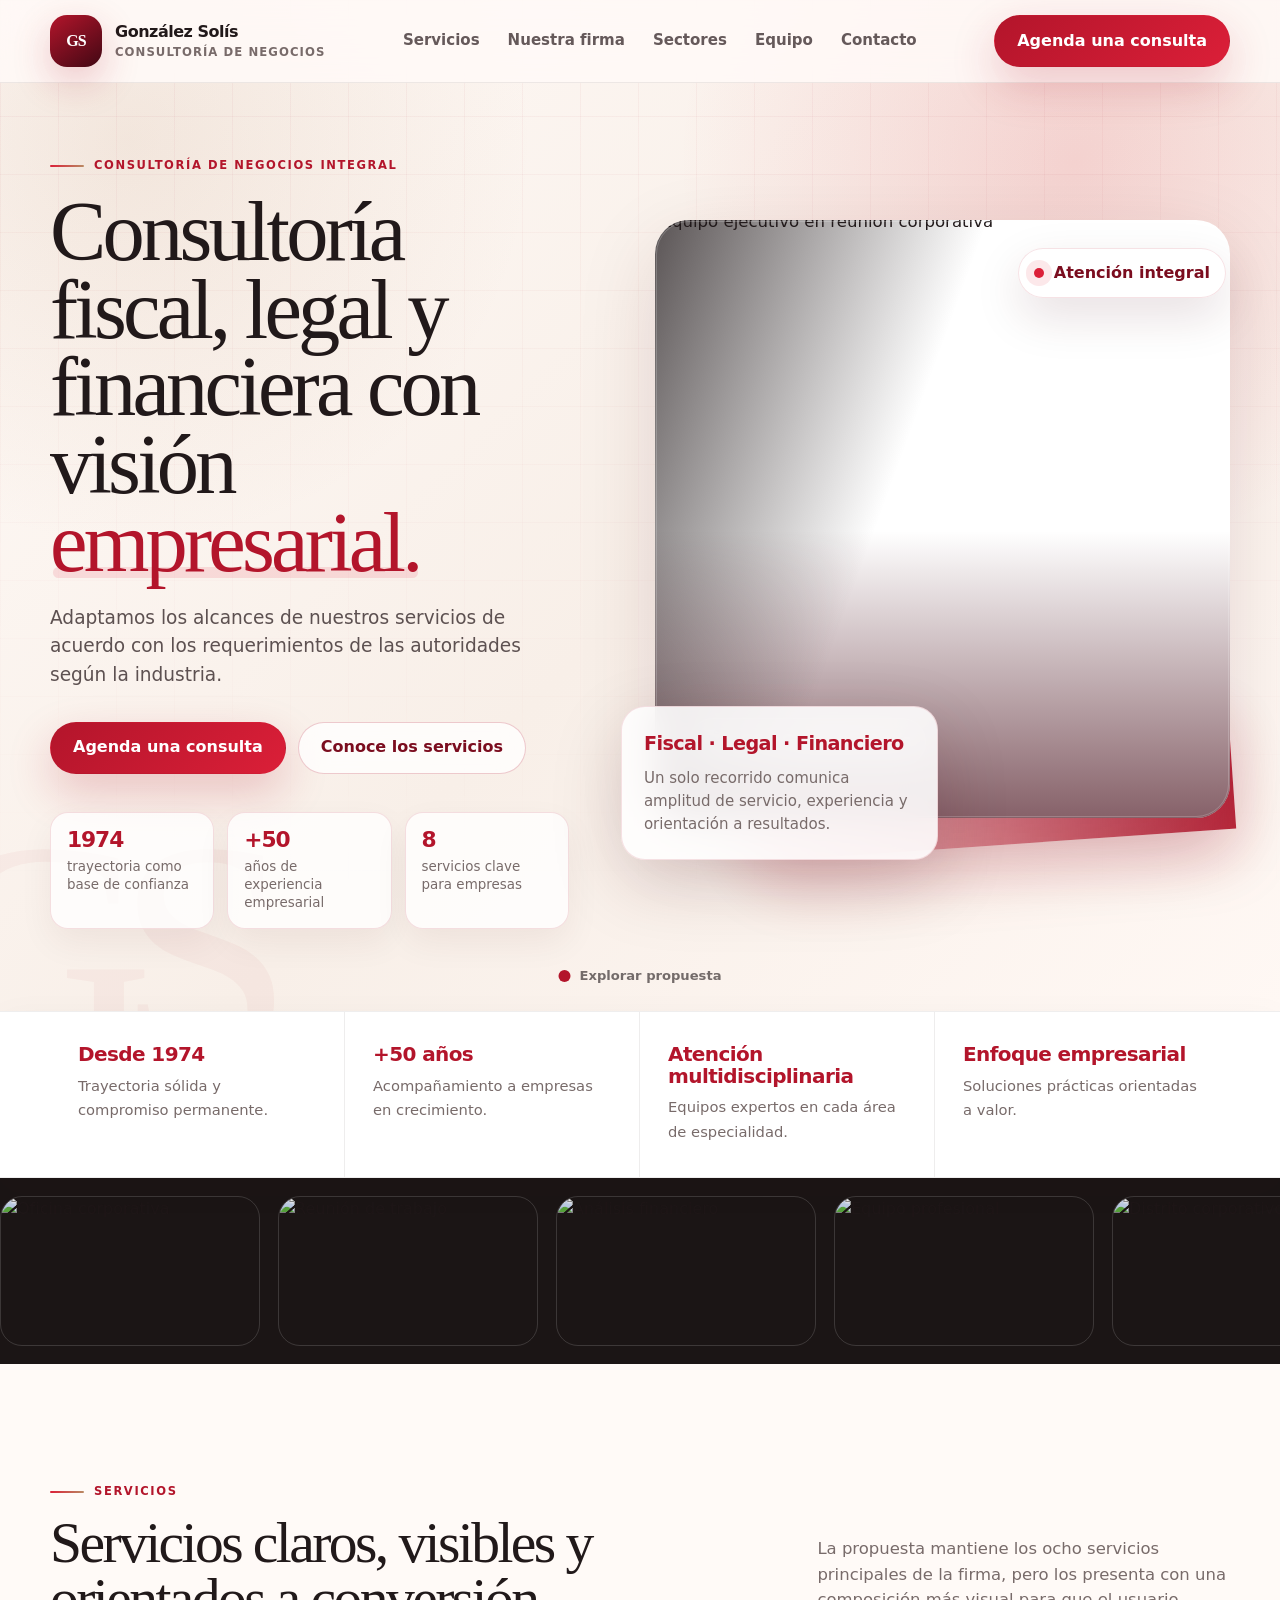
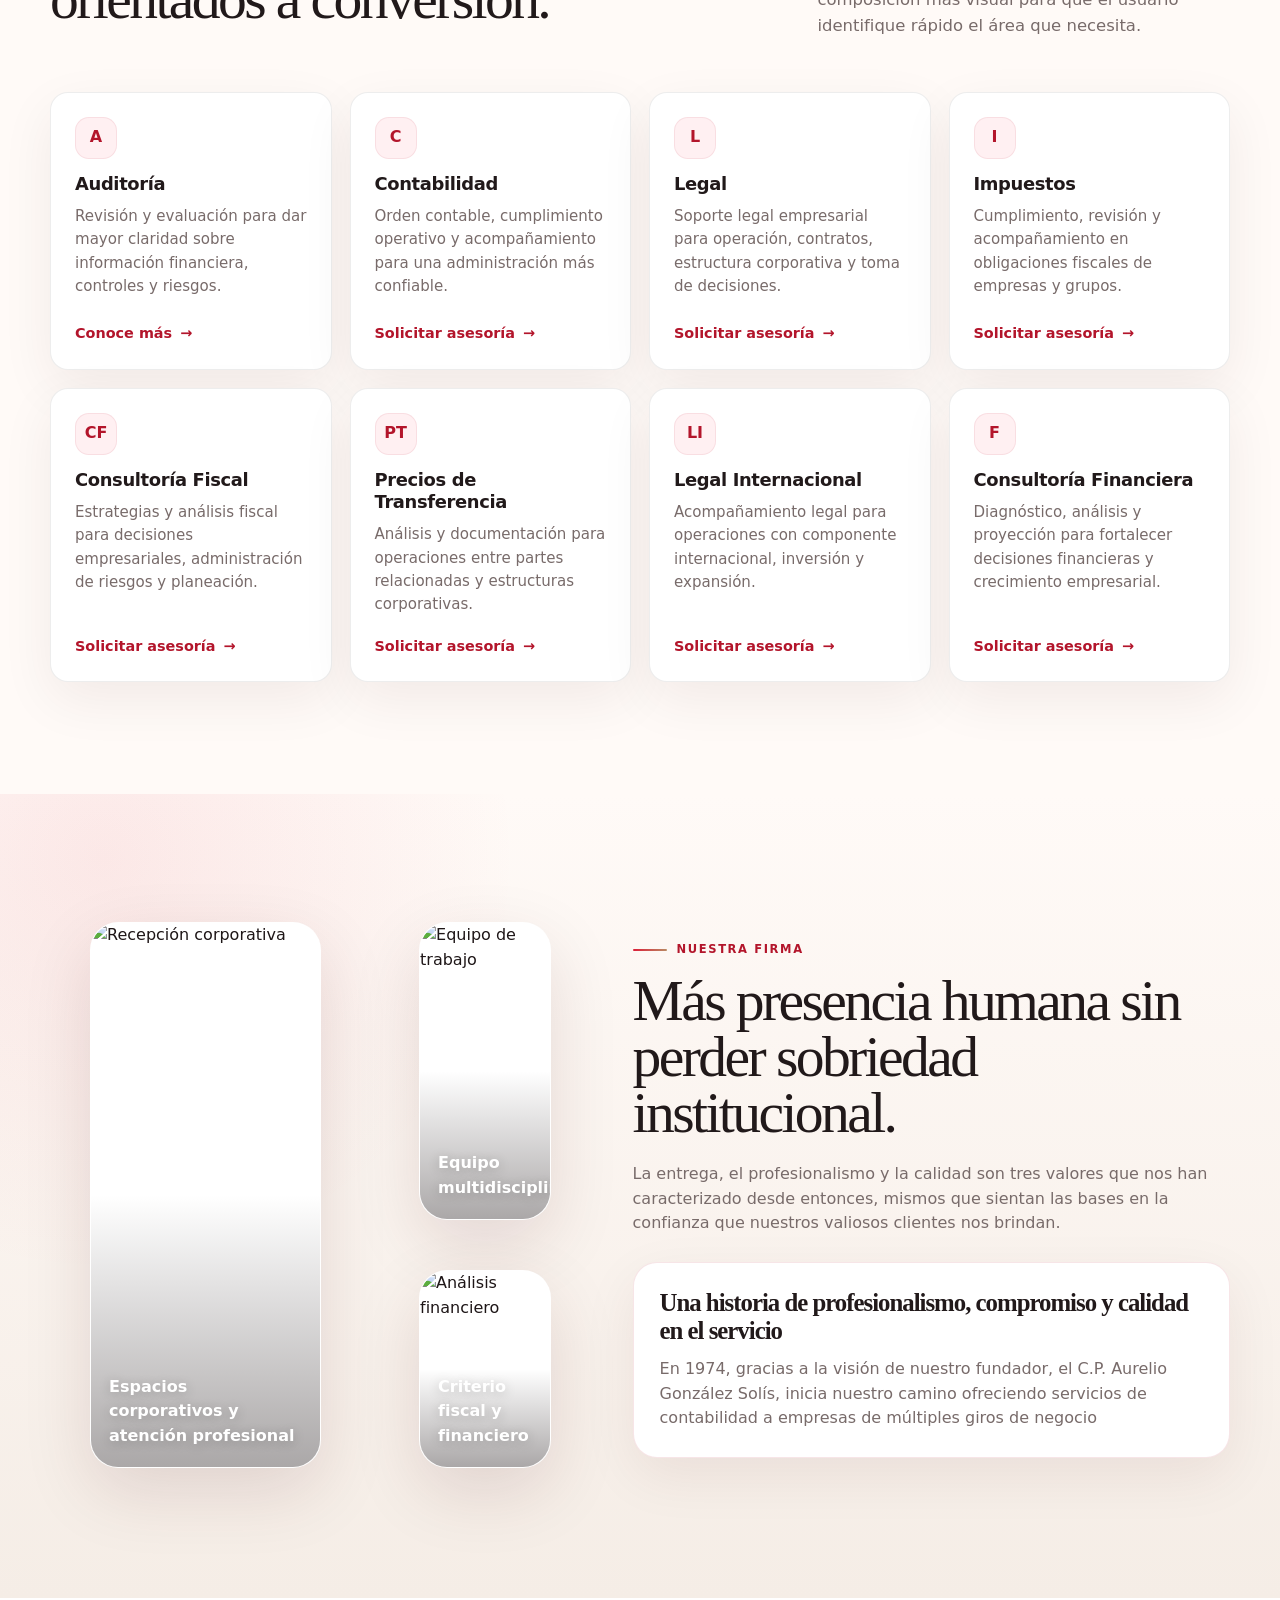
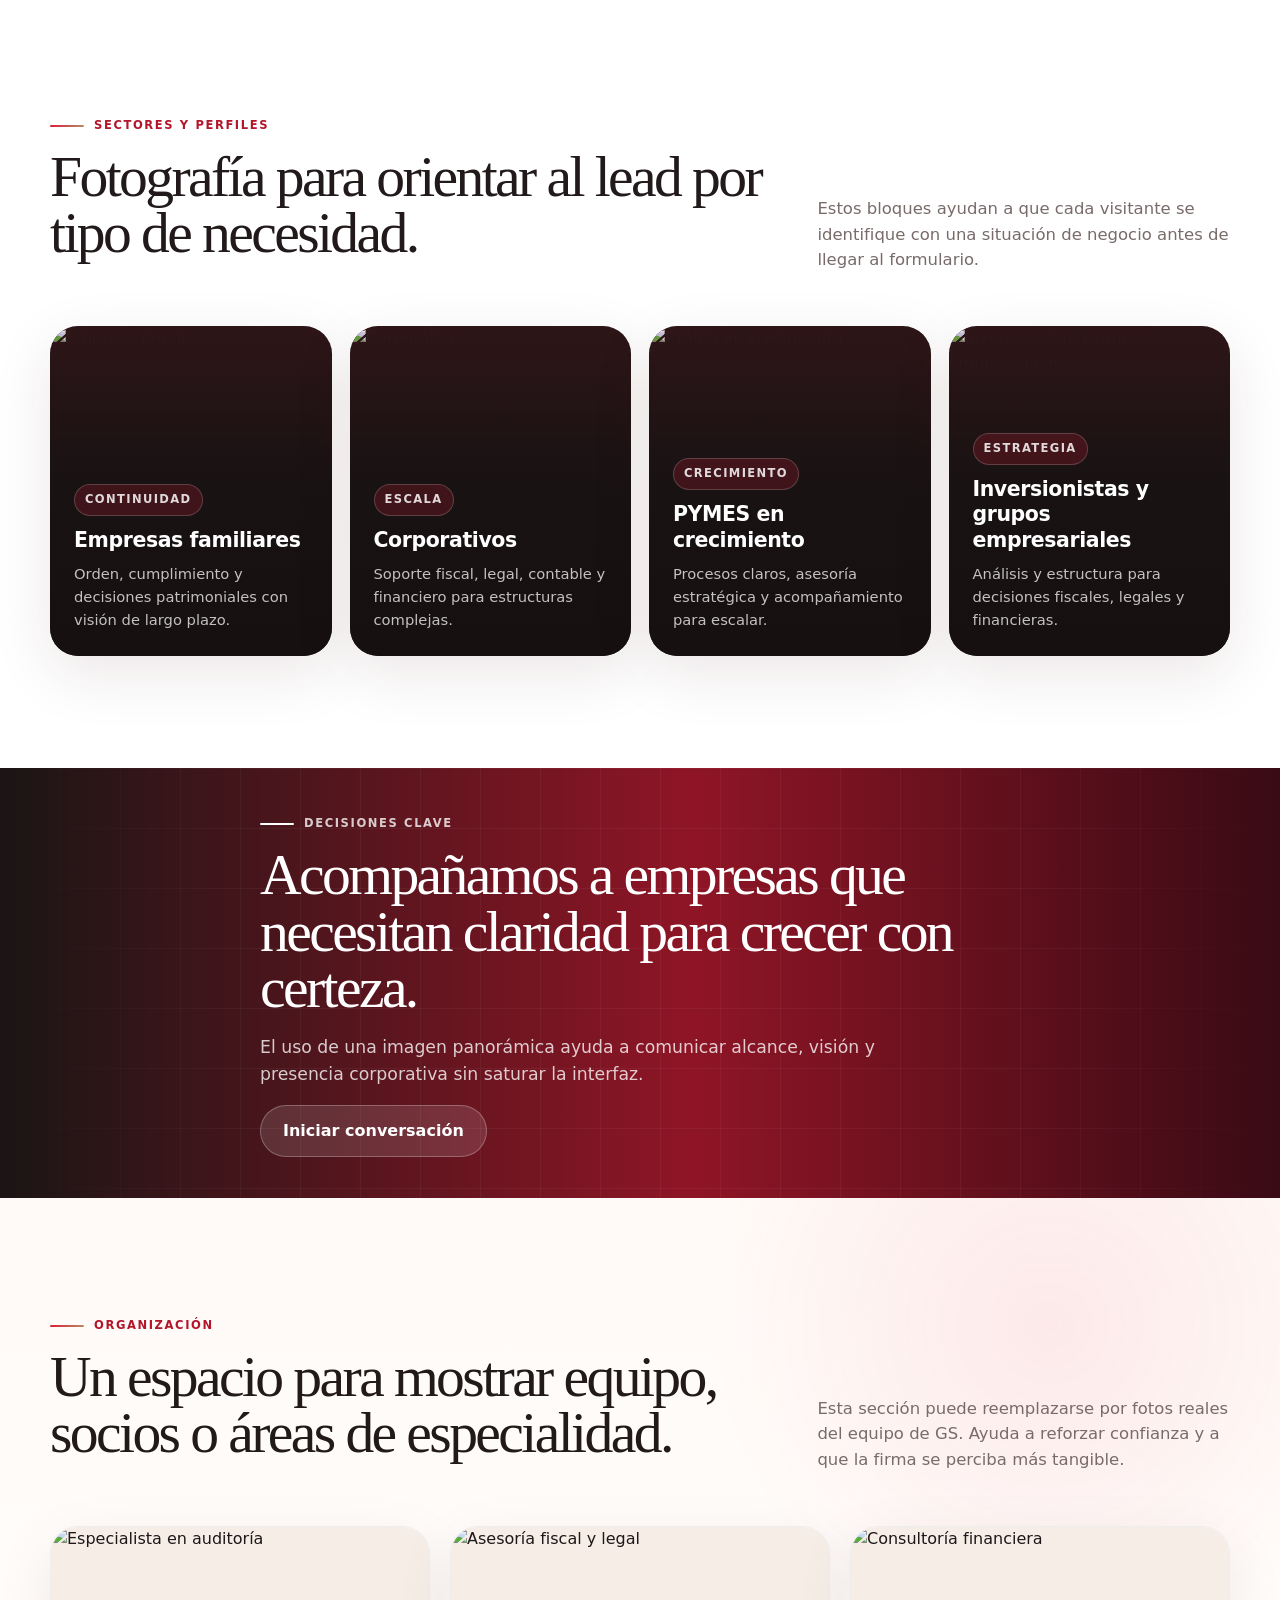
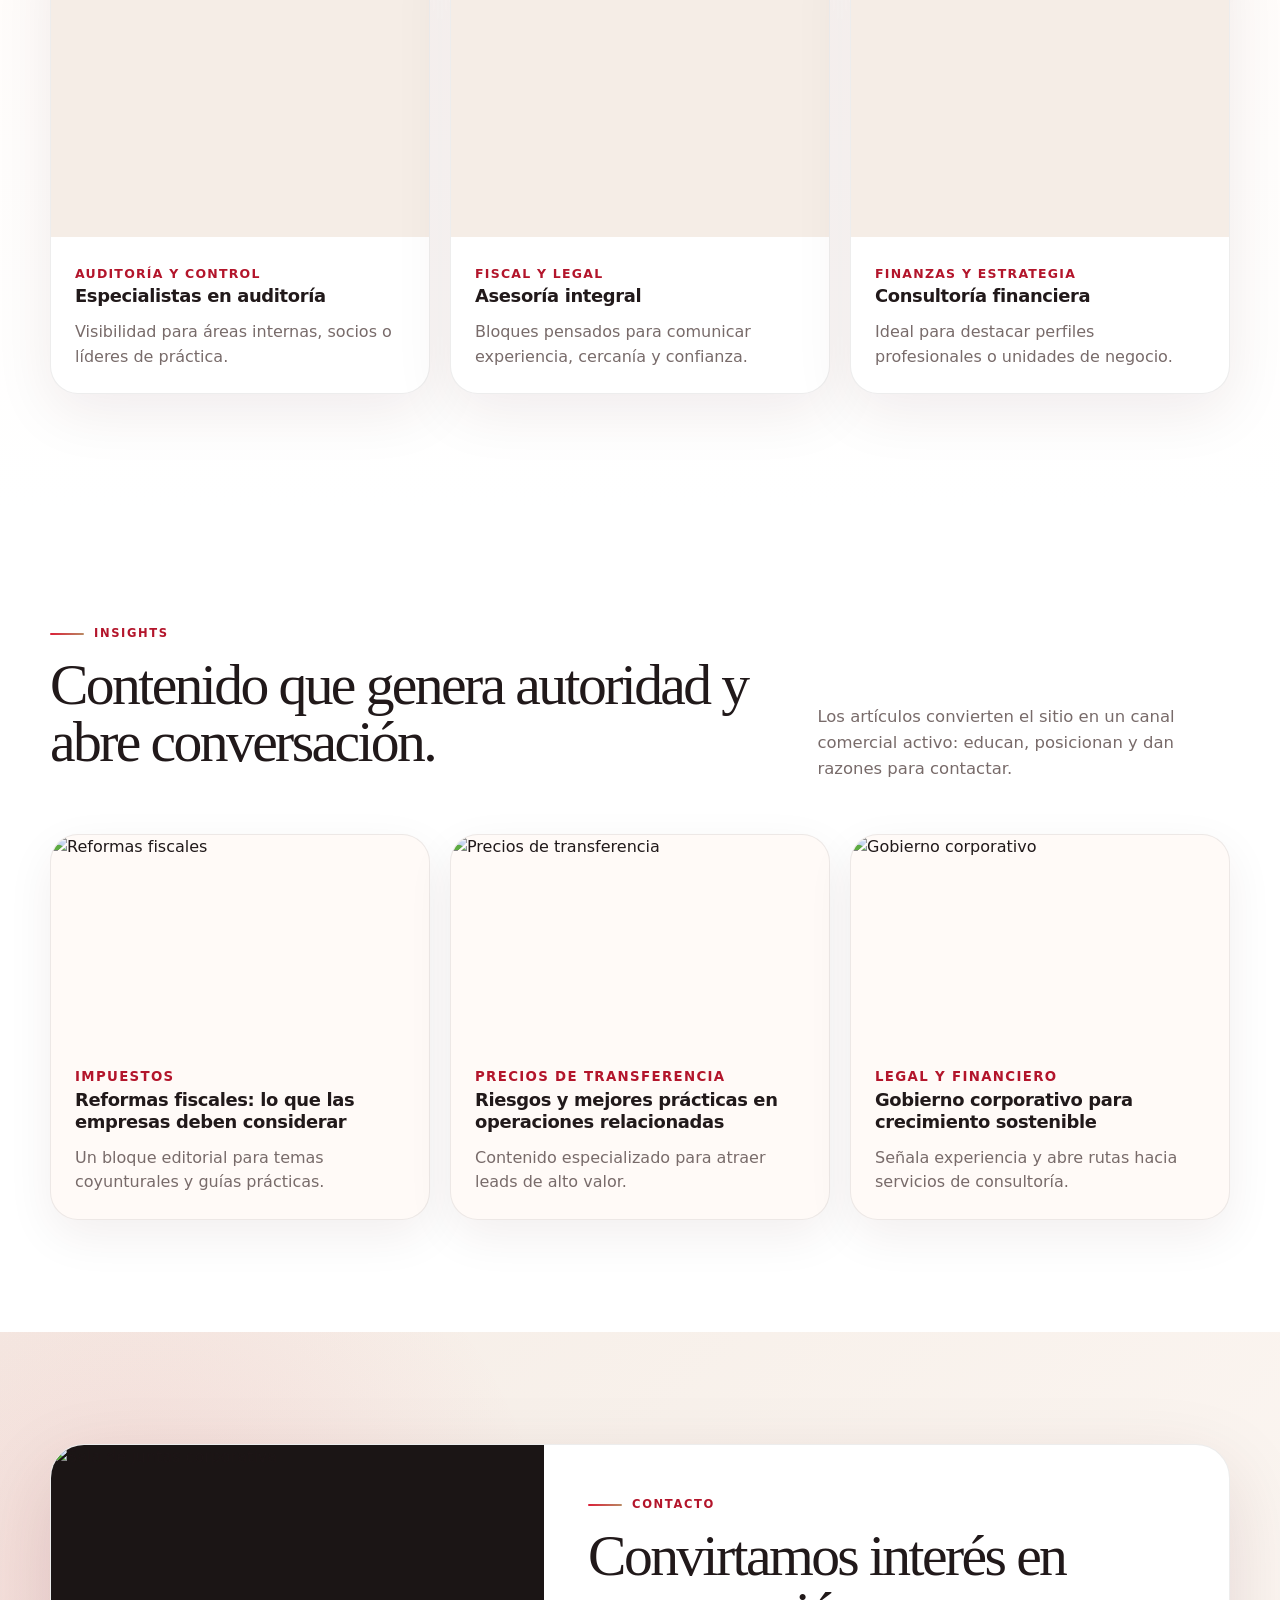
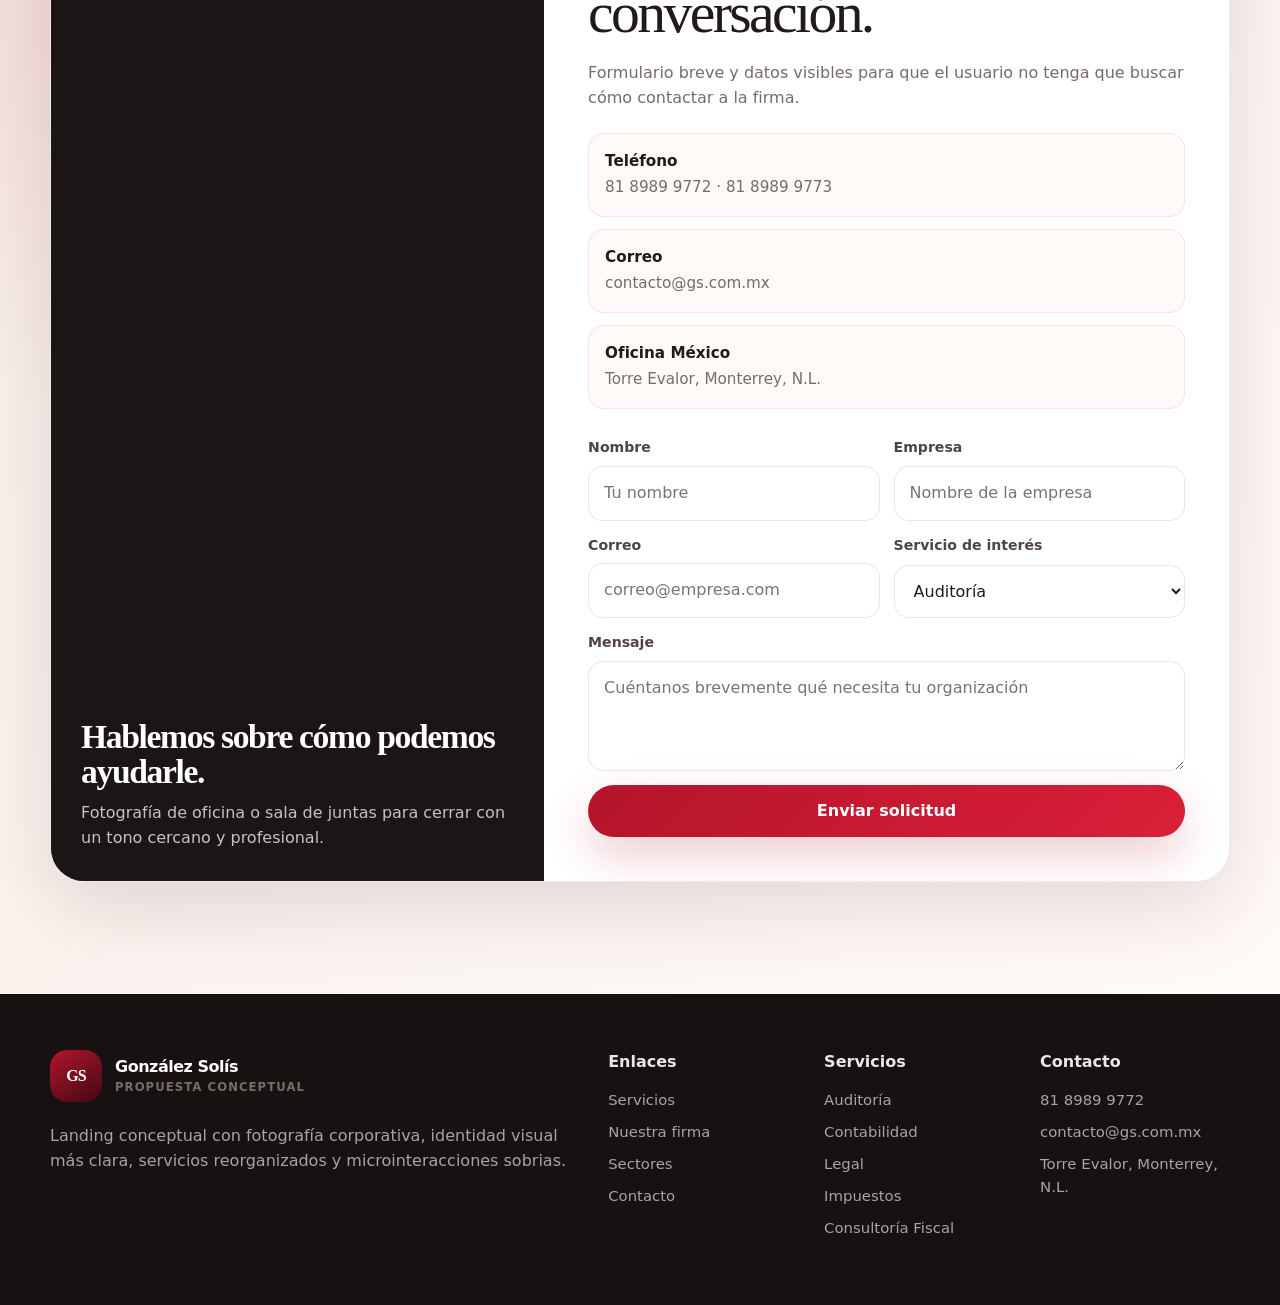
==== index.html @ 68a9f4f5 "Add files via upload" ====
<!DOCTYPE html>
<html lang="es">
<head>
  <meta charset="UTF-8" />
  <meta name="viewport" content="width=device-width, initial-scale=1.0" />
  <title>GS González Solís | Landing fotográfica con identidad de marca</title>
  <meta name="description" content="Propuesta conceptual de landing page para GS González Solís con fotografía corporativa, identidad visual clara, servicios reorganizados y microinteracciones elegantes." />
  <link rel="stylesheet" href="estilos/styles.css">
</head>
<body>
  <header class="site-header" id="siteHeader">
    <div class="container nav">
      <a href="#inicio" class="brand" aria-label="GS González Solís">
        <span class="brand-logo-box">
          <img src="https://gs.com.mx/wp-content/uploads/2026/03/logo_GS-bco.png" alt="GS" onerror="this.parentElement.classList.add('logo-error')" />
          <span class="fallback-mark">GS</span>
        </span>
        <span class="brand-text"><strong>González Solís</strong><span>Consultoría de negocios</span></span>
      </a>

      <nav class="nav-links" aria-label="Navegación principal">
        <a href="#servicios">Servicios</a>
        <a href="#firma">Nuestra firma</a>
        <a href="#sectores">Sectores</a>
        <a href="#equipo">Equipo</a>
        <a href="#contacto">Contacto</a>
      </nav>

      <div class="nav-actions">
        <a class="button button-primary" href="#contacto">Agenda una consulta</a>
        <button class="menu-toggle" aria-label="Abrir menú" aria-expanded="false">☰</button>
      </div>
    </div>
  </header>

  <main>
    <section class="hero" id="inicio">
      <div class="container hero-grid">
        <div class="hero-copy reveal">
          <span class="eyebrow">Consultoría de negocios integral</span>
          <h1>Consultoría fiscal, legal y financiera con visión <span class="accent">empresarial.</span></h1>
          <p>Adaptamos los alcances de nuestros servicios de acuerdo con los requerimientos de las autoridades según la industria.</p>
          <div class="hero-ctas">
            <a class="button button-primary" href="#contacto">Agenda una consulta</a>
            <a class="button button-secondary" href="#servicios">Conoce los servicios</a>
          </div>

          <div class="hero-proof">
            <div class="proof-pill reveal delay-1">
              <strong>1974</strong>
              <span>trayectoria como base de confianza</span>
            </div>
            <div class="proof-pill reveal delay-2">
              <strong>+50</strong>
              <span>años de experiencia empresarial</span>
            </div>
            <div class="proof-pill reveal delay-3">
              <strong>8</strong>
              <span>servicios clave para empresas</span>
            </div>
          </div>
        </div>

        <div class="hero-photo-wrap reveal delay-2" aria-label="Fotografía corporativa de reunión ejecutiva">
          <div class="red-ribbon" aria-hidden="true"></div>
          <div class="hero-photo-card">
            <!-- <img src="https://gs.com.mx/wp-content/uploads/2026/03/serv_carr-08.jpg" alt="Equipo ejecutivo en reunión corporativa" /> -->
             <img src="https://gs.com.mx/wp-content/uploads/2026/03/BG_slideshow-0006-1.jpg?auto=format&;fit=crop&;w=1400&;q=82" alt="Equipo ejecutivo en reunión corporativa" />
            <div class="hero-photo-content">
              <span class="mini-logo"><img src="https://gs.com.mx/wp-content/uploads/2026/03/logo_GS-bco.png" alt="GS"> GS | González Solís</span>
            </div>
          </div>
          <div class="image-chip">Atención integral</div>
          <div class="floating-card">
            <strong>Fiscal · Legal · Financiero</strong>
            <p>Un solo recorrido comunica amplitud de servicio, experiencia y orientación a resultados.</p>
          </div>
        </div>
      </div>

      <div class="scroll-note"><span class="scroll-dot"></span><span>Explorar propuesta</span></div>
    </section>

    <section class="trust-strip" aria-label="Diferenciadores de confianza">
      <div class="container trust-grid">
        <div class="trust-item reveal"><strong>Desde 1974</strong><span>Trayectoria sólida y compromiso permanente.</span></div>
        <div class="trust-item reveal delay-1"><strong>+50 años</strong><span>Acompañamiento a empresas en crecimiento.</span></div>
        <div class="trust-item reveal delay-2"><strong>Atención multidisciplinaria</strong><span>Equipos expertos en cada área de especialidad.</span></div>
        <div class="trust-item reveal delay-3"><strong>Enfoque empresarial</strong><span>Soluciones prácticas orientadas a valor.</span></div>
      </div>
    </section>

    <div class="image-belt" aria-label="Galería dinámica de fotografía corporativa">
      <div class="image-track">
        <div class="image-mini"><img src="https://images.unsplash.com/photo-1497366811353-6870744d04b2?auto=format&fit=crop&w=700&q=75" alt="Oficina corporativa" /></div>
        <div class="image-mini"><img src="https://images.unsplash.com/photo-1542744173-8e7e53415bb0?auto=format&fit=crop&w=700&q=75" alt="Reunión de trabajo" /></div>
        <div class="image-mini"><img src="https://images.unsplash.com/photo-1460925895917-afdab827c52f?auto=format&fit=crop&w=700&q=75" alt="Análisis financiero" /></div>
        <div class="image-mini"><img src="https://images.unsplash.com/photo-1521737711867-e3b97375f902?auto=format&fit=crop&w=700&q=75" alt="Equipo profesional" /></div>
        <div class="image-mini"><img src="https://images.unsplash.com/photo-1486406146926-c627a92ad1ab?auto=format&fit=crop&w=700&q=75" alt="Distrito corporativo" /></div>
        <div class="image-mini"><img src="https://images.unsplash.com/photo-1450101499163-c8848c66ca85?auto=format&fit=crop&w=700&q=75" alt="Documentos empresariales" /></div>
        <div class="image-mini"><img src="https://images.unsplash.com/photo-1497366811353-6870744d04b2?auto=format&fit=crop&w=700&q=75" alt="Oficina corporativa" /></div>
        <div class="image-mini"><img src="https://images.unsplash.com/photo-1542744173-8e7e53415bb0?auto=format&fit=crop&w=700&q=75" alt="Reunión de trabajo" /></div>
        <div class="image-mini"><img src="https://images.unsplash.com/photo-1460925895917-afdab827c52f?auto=format&fit=crop&w=700&q=75" alt="Análisis financiero" /></div>
        <div class="image-mini"><img src="https://images.unsplash.com/photo-1521737711867-e3b97375f902?auto=format&fit=crop&w=700&q=75" alt="Equipo profesional" /></div>
        <div class="image-mini"><img src="https://images.unsplash.com/photo-1486406146926-c627a92ad1ab?auto=format&fit=crop&w=700&q=75" alt="Distrito corporativo" /></div>
        <div class="image-mini"><img src="https://images.unsplash.com/photo-1450101499163-c8848c66ca85?auto=format&fit=crop&w=700&q=75" alt="Documentos empresariales" /></div>
      </div>
    </div>

    <section class="section" id="servicios">
      <div class="container">
        <div class="section-intro reveal">
          <div>
            <span class="eyebrow">Servicios</span>
            <h2>Servicios claros, visibles y orientados a conversión.</h2>
          </div>
          <p>La propuesta mantiene los ocho servicios principales de la firma, pero los presenta con una composición más visual para que el usuario identifique rápido el área que necesita.</p>
        </div>

        <div class="services-grid">
          <article class="service-card reveal">
            <div>
              <div class="service-icon">A</div>
              <h3>Auditoría</h3>
              <p>Revisión y evaluación para dar mayor claridad sobre información financiera, controles y riesgos.</p>
            </div>
            <a href="servicio-auditoria.html">Conoce más</a>
          </article>
          


          <article class="service-card reveal delay-1">
            <div>
              <div class="service-icon">C</div>
              <h3>Contabilidad</h3>
              <p>Orden contable, cumplimiento operativo y acompañamiento para una administración más confiable.</p>
            </div>
            <a href="#contacto">Solicitar asesoría</a>
          </article>

          <article class="service-card reveal delay-2">
            <div>
              <div class="service-icon">L</div>
              <h3>Legal</h3>
              <p>Soporte legal empresarial para operación, contratos, estructura corporativa y toma de decisiones.</p>
            </div>
            <a href="#contacto">Solicitar asesoría</a>
          </article>

          <article class="service-card reveal delay-3">
            <div>
              <div class="service-icon">I</div>
              <h3>Impuestos</h3>
              <p>Cumplimiento, revisión y acompañamiento en obligaciones fiscales de empresas y grupos.</p>
            </div>
            <a href="#contacto">Solicitar asesoría</a>
          </article>

          <article class="service-card reveal">
            <div>
              <div class="service-icon">CF</div>
              <h3>Consultoría Fiscal</h3>
              <p>Estrategias y análisis fiscal para decisiones empresariales, administración de riesgos y planeación.</p>
            </div>
            <a href="#contacto">Solicitar asesoría</a>
          </article>

          <article class="service-card reveal delay-1">
            <div>
              <div class="service-icon">PT</div>
              <h3>Precios de Transferencia</h3>
              <p>Análisis y documentación para operaciones entre partes relacionadas y estructuras corporativas.</p>
            </div>
            <a href="#contacto">Solicitar asesoría</a>
          </article>

          <article class="service-card reveal delay-2">
            <div>
              <div class="service-icon">LI</div>
              <h3>Legal Internacional</h3>
              <p>Acompañamiento legal para operaciones con componente internacional, inversión y expansión.</p>
            </div>
            <a href="#contacto">Solicitar asesoría</a>
          </article>

          <article class="service-card reveal delay-3">
            <div>
              <div class="service-icon">F</div>
              <h3>Consultoría Financiera</h3>
              <p>Diagnóstico, análisis y proyección para fortalecer decisiones financieras y crecimiento empresarial.</p>
            </div>
            <a href="#contacto">Solicitar asesoría</a>
          </article>
        </div>
      </div>
    </section>

    <section class="section photo-feature" id="firma">
      <div class="container feature-grid">
        <div class="photo-collage reveal">
          <figure class="collage-img large">
            <img src="https://images.unsplash.com/photo-1497366754035-f200968a6e72?auto=format&fit=crop&w=1000&q=82" alt="Recepción corporativa" />
            <figcaption class="collage-label">Espacios corporativos y atención profesional</figcaption>
          </figure>
          <figure class="collage-img">
            <img src="https://images.unsplash.com/photo-1521737711867-e3b97375f902?auto=format&fit=crop&w=800&q=82" alt="Equipo de trabajo" />
            <figcaption class="collage-label">Equipo multidisciplinario</figcaption>
          </figure>
          <figure class="collage-img">
            <img src="https://images.unsplash.com/photo-1460925895917-afdab827c52f?auto=format&fit=crop&w=800&q=82" alt="Análisis financiero" />
            <figcaption class="collage-label">Criterio fiscal y financiero</figcaption>
          </figure>
        </div>

        <div class="feature-copy reveal delay-2">
          <span class="eyebrow">Nuestra firma</span>
          <h2>Más presencia humana sin perder sobriedad institucional.</h2>
          <p>La entrega, el profesionalismo y la calidad son tres valores que nos han caracterizado desde entonces, mismos que sientan las bases en la confianza que nuestros valiosos clientes nos brindan.</p>
          <div class="quote-card">
            <strong>Una historia de profesionalismo, compromiso y calidad en el servicio</strong>
            <p>En 1974, gracias a la visión de nuestro fundador, el C.P. Aurelio González Solís, inicia nuestro camino ofreciendo servicios de contabilidad a empresas de múltiples giros de negocio</p>
          </div>
        </div>
      </div>
    </section>

    <section class="section audience-section" id="sectores">
      <div class="container">
        <div class="section-intro reveal">
          <div>
            <span class="eyebrow">Sectores y perfiles</span>
            <h2>Fotografía para orientar al lead por tipo de necesidad.</h2>
          </div>
          <p>Estos bloques ayudan a que cada visitante se identifique con una situación de negocio antes de llegar al formulario.</p>
        </div>

        <div class="audience-grid">
          <article class="audience-card reveal">
            <img src="https://images.unsplash.com/photo-1551836022-d5d88e9218df?auto=format&fit=crop&w=800&q=78" alt="Empresa familiar" />
            <div class="audience-content"><span class="tag">Continuidad</span><h3>Empresas familiares</h3><p>Orden, cumplimiento y decisiones patrimoniales con visión de largo plazo.</p></div>
          </article>
          <article class="audience-card reveal delay-1">
            <img src="https://images.unsplash.com/photo-1486406146926-c627a92ad1ab?auto=format&fit=crop&w=800&q=78" alt="Corporativos" />
            <div class="audience-content"><span class="tag">Escala</span><h3>Corporativos</h3><p>Soporte fiscal, legal, contable y financiero para estructuras complejas.</p></div>
          </article>
          <article class="audience-card reveal delay-2">
            <img src="https://images.unsplash.com/photo-1542744173-8e7e53415bb0?auto=format&fit=crop&w=800&q=78" alt="PYMES en crecimiento" />
            <div class="audience-content"><span class="tag">Crecimiento</span><h3>PYMES en crecimiento</h3><p>Procesos claros, asesoría estratégica y acompañamiento para escalar.</p></div>
          </article>
          <article class="audience-card reveal delay-3">
            <img src="https://images.unsplash.com/photo-1444653614773-995cb1ef9efa?auto=format&fit=crop&w=800&q=78" alt="Inversionistas y grupos empresariales" />
            <div class="audience-content"><span class="tag">Estrategia</span><h3>Inversionistas y grupos empresariales</h3><p>Análisis y estructura para decisiones fiscales, legales y financieras.</p></div>
          </article>
        </div>
      </div>
    </section>

    <section class="banner" aria-label="Mensaje institucional con fotografía de ciudad">
      <img src="https://images.unsplash.com/photo-1486406146926-c627a92ad1ab?auto=format&fit=crop&w=1900&q=82" alt="Vista de edificios corporativos" />
      <div class="container banner-content reveal">
        <span class="eyebrow">Decisiones clave</span>
        <h2>Acompañamos a empresas que necesitan claridad para crecer con certeza.</h2>
        <p>El uso de una imagen panorámica ayuda a comunicar alcance, visión y presencia corporativa sin saturar la interfaz.</p>
        <a class="button button-light" href="#contacto">Iniciar conversación</a>
      </div>
    </section>

    <section class="section team-section" id="equipo">
      <div class="container">
        <div class="section-intro reveal">
          <div>
            <span class="eyebrow">Organización</span>
            <h2>Un espacio para mostrar equipo, socios o áreas de especialidad.</h2>
          </div>
          <p>Esta sección puede reemplazarse por fotos reales del equipo de GS. Ayuda a reforzar confianza y a que la firma se perciba más tangible.</p>
        </div>

        <div class="team-grid">
          <article class="team-card reveal">
            <div class="team-photo"><img src="https://images.unsplash.com/photo-1560250097-0b93528c311a?auto=format&fit=crop&w=800&q=82" alt="Especialista en auditoría" /></div>
            <div class="team-body"><span>Auditoría y control</span><h3>Especialistas en auditoría</h3><p>Visibilidad para áreas internas, socios o líderes de práctica.</p></div>
          </article>
          <article class="team-card reveal delay-1">
            <div class="team-photo"><img src="https://images.unsplash.com/photo-1573496359142-b8d87734a5a2?auto=format&fit=crop&w=800&q=82" alt="Asesoría fiscal y legal" /></div>
            <div class="team-body"><span>Fiscal y legal</span><h3>Asesoría integral</h3><p>Bloques pensados para comunicar experiencia, cercanía y confianza.</p></div>
          </article>
          <article class="team-card reveal delay-2">
            <div class="team-photo"><img src="https://images.unsplash.com/photo-1507679799987-c73779587ccf?auto=format&fit=crop&w=800&q=82" alt="Consultoría financiera" /></div>
            <div class="team-body"><span>Finanzas y estrategia</span><h3>Consultoría financiera</h3><p>Ideal para destacar perfiles profesionales o unidades de negocio.</p></div>
          </article>
        </div>
      </div>
    </section>

    <section class="section insights-section" id="insights">
      <div class="container">
        <div class="section-intro reveal">
          <div>
            <span class="eyebrow">Insights</span>
            <h2>Contenido que genera autoridad y abre conversación.</h2>
          </div>
          <p>Los artículos convierten el sitio en un canal comercial activo: educan, posicionan y dan razones para contactar.</p>
        </div>

        <div class="insights-grid">
          <article class="insight-card reveal">
            <div class="insight-img"><img src="https://images.unsplash.com/photo-1554224155-8d04cb21cd6c?auto=format&fit=crop&w=900&q=78" alt="Reformas fiscales" /></div>
            <div class="insight-body"><small>Impuestos</small><h3>Reformas fiscales: lo que las empresas deben considerar</h3><p>Un bloque editorial para temas coyunturales y guías prácticas.</p></div>
          </article>
          <article class="insight-card reveal delay-1">
            <div class="insight-img"><img src="https://images.unsplash.com/photo-1520607162513-77705c0f0d4a?auto=format&fit=crop&w=900&q=78" alt="Precios de transferencia" /></div>
            <div class="insight-body"><small>Precios de Transferencia</small><h3>Riesgos y mejores prácticas en operaciones relacionadas</h3><p>Contenido especializado para atraer leads de alto valor.</p></div>
          </article>
          <article class="insight-card reveal delay-2">
            <div class="insight-img"><img src="https://images.unsplash.com/photo-1556761175-b413da4baf72?auto=format&fit=crop&w=900&q=78" alt="Gobierno corporativo" /></div>
            <div class="insight-body"><small>Legal y financiero</small><h3>Gobierno corporativo para crecimiento sostenible</h3><p>Señala experiencia y abre rutas hacia servicios de consultoría.</p></div>
          </article>
        </div>
      </div>
    </section>

    <section class="section contact-band" id="contacto">
      <div class="container contact-card reveal">
        <div class="contact-media">
          <img src="https://images.unsplash.com/photo-1497366811353-6870744d04b2?auto=format&fit=crop&w=1000&q=82" alt="Sala de juntas corporativa" />
          <div class="contact-media-content">
            <h3>Hablemos sobre cómo podemos ayudarle.</h3>
            <p>Fotografía de oficina o sala de juntas para cerrar con un tono cercano y profesional.</p>
          </div>
        </div>

        <div class="contact-content">
          <span class="eyebrow">Contacto</span>
          <h2>Convirtamos interés en conversación.</h2>
          <p>Formulario breve y datos visibles para que el usuario no tenga que buscar cómo contactar a la firma.</p>
          <div class="contact-details">
            <div class="contact-detail"><strong>Teléfono</strong>81 8989 9772 · 81 8989 9773</div>
            <div class="contact-detail"><strong>Correo</strong>contacto@gs.com.mx</div>
            <div class="contact-detail"><strong>Oficina México</strong>Torre Evalor, Monterrey, N.L.</div>
          </div>

          <form class="contact-form">
            <div class="field">
              <label for="name">Nombre</label>
              <input id="name" type="text" placeholder="Tu nombre" />
            </div>
            <div class="field">
              <label for="company">Empresa</label>
              <input id="company" type="text" placeholder="Nombre de la empresa" />
            </div>
            <div class="field">
              <label for="email">Correo</label>
              <input id="email" type="email" placeholder="correo@empresa.com" />
            </div>
            <div class="field">
              <label for="service">Servicio de interés</label>
              <select id="service">
                <option>Auditoría</option>
                <option>Contabilidad</option>
                <option>Legal</option>
                <option>Impuestos</option>
                <option>Consultoría Fiscal</option>
                <option>Precios de Transferencia</option>
                <option>Legal Internacional</option>
                <option>Consultoría Financiera</option>
              </select>
            </div>
            <div class="field full">
              <label for="message">Mensaje</label>
              <textarea id="message" placeholder="Cuéntanos brevemente qué necesita tu organización"></textarea>
            </div>
            <div class="field full">
              <button class="button button-primary" type="button">Enviar solicitud</button>
            </div>
          </form>
        </div>
      </div>
    </section>
  </main>

  <footer class="site-footer">
    <div class="container footer-grid">
      <div>
        <a href="#inicio" class="brand footer-brand" aria-label="GS González Solís">
          <span class="brand-logo-box">
            <img src="https://gs.com.mx/wp-content/uploads/2026/03/logo_GS-bco.png" alt="GS" onerror="this.parentElement.classList.add('logo-error')" />
            <span class="fallback-mark">GS</span>
          </span>
          <span class="brand-text"><strong>González Solís</strong><span>Propuesta conceptual</span></span>
        </a>
        <p>Landing conceptual con fotografía corporativa, identidad visual más clara, servicios reorganizados y microinteracciones sobrias.</p>
      </div>
      <div class="footer-links">
        <div class="footer-col">
          <strong>Enlaces</strong>
          <a href="#servicios">Servicios</a>
          <a href="#firma">Nuestra firma</a>
          <a href="#sectores">Sectores</a>
          <a href="#contacto">Contacto</a>
        </div>
        <div class="footer-col">
          <strong>Servicios</strong>
          <span>Auditoría</span>
          <span>Contabilidad</span>
          <span>Legal</span>
          <span>Impuestos</span>
          <span>Consultoría Fiscal</span>
        </div>
        <div class="footer-col">
          <strong>Contacto</strong>
          <span>81 8989 9772</span>
          <span>contacto@gs.com.mx</span>
          <span>Torre Evalor, Monterrey, N.L.</span>
        </div>
      </div>
    </div>
  </footer>

  <script src="js/scripts-index.js"></script>
</body>
</html>
---- estilos/styles.css ----
:root {
      --gs-red: #b3152b;
      --gs-red-bright: #db1f38;
      --gs-red-deep: #7b0d1f;
      --gs-wine: #420814;
      --ink: #21191a;
      --ink-soft: #504344;
      --muted: #786b6a;
      --paper: #fffaf7;
      --cream: #f5ede6;
      --soft-red: #fff0f2;
      --white: #ffffff;
      --copper: #b98a63;
      --line: rgba(179, 21, 43, 0.16);
      --line-dark: rgba(255,255,255,0.18);
      --shadow: 0 26px 80px rgba(66, 8, 20, 0.13);
      --shadow-red: 0 18px 45px rgba(179, 21, 43, 0.22);
      --radius-xl: 34px;
      --radius-lg: 26px;
      --radius-md: 18px;
      --radius-sm: 12px;
      --max: 1180px;
      --header-h: 82px;
    }

    * { box-sizing: border-box; }
    html { scroll-behavior: smooth; }

    body {
      margin: 0;
      font-family: Inter, ui-sans-serif, system-ui, -apple-system, BlinkMacSystemFont, "Segoe UI", sans-serif;
      color: var(--ink);
      background: var(--paper);
      line-height: 1.55;
      overflow-x: hidden;
    }

    body.nav-open { overflow: hidden; }
    a { color: inherit; text-decoration: none; }
    button, input, select, textarea { font: inherit; }
    img { max-width: 100%; display: block; }

    .container {
      width: min(var(--max), calc(100% - 42px));
      margin: 0 auto;
    }

    .eyebrow {
      display: inline-flex;
      align-items: center;
      gap: 10px;
      color: var(--gs-red);
      text-transform: uppercase;
      letter-spacing: 0.14em;
      font-size: 0.72rem;
      font-weight: 850;
    }

    .eyebrow::before {
      content: "";
      width: 34px;
      height: 2px;
      border-radius: 99px;
      background: linear-gradient(90deg, var(--gs-red-bright), var(--copper));
    }

    h1, h2, h3, p { margin-top: 0; }

    h1, h2, .serif {
      font-family: Georgia, "Times New Roman", serif;
      letter-spacing: -0.045em;
      font-weight: 500;
    }

    h1 {
      margin: 18px 0 22px;
      max-width: 760px;
      font-size: clamp(3rem, 6.6vw, 6.55rem);
      line-height: 0.92;
    }

    h2 {
      margin: 14px 0 20px;
      max-width: 780px;
      font-size: clamp(2.2rem, 4.5vw, 4.55rem);
      line-height: 0.98;
    }

    h3 {
      margin: 0 0 10px;
      font-size: 1.12rem;
      line-height: 1.25;
      letter-spacing: -0.02em;
    }

    p { color: var(--muted); }

    .button {
      display: inline-flex;
      align-items: center;
      justify-content: center;
      gap: 10px;
      min-height: 52px;
      padding: 0 22px;
      border-radius: 999px;
      border: 1px solid transparent;
      font-weight: 830;
      cursor: pointer;
      white-space: nowrap;
      transition: transform 0.22s ease, box-shadow 0.22s ease, background 0.22s ease, color 0.22s ease, border-color 0.22s ease;
    }

    .button:hover { transform: translateY(-2px); }

    .button-primary {
      background: linear-gradient(135deg, var(--gs-red), var(--gs-red-bright));
      color: var(--white);
      box-shadow: var(--shadow-red);
    }

    .button-primary:hover { box-shadow: 0 24px 55px rgba(179, 21, 43, 0.31); }

    .button-secondary {
      background: rgba(255,255,255,0.78);
      border-color: rgba(179, 21, 43, 0.22);
      color: var(--gs-red-deep);
      backdrop-filter: blur(14px);
    }

    .button-light {
      background: rgba(255,255,255,0.12);
      border-color: rgba(255,255,255,0.26);
      color: var(--white);
    }

    .site-header {
      position: fixed;
      z-index: 90;
      top: 0;
      left: 0;
      right: 0;
      background: rgba(255, 250, 247, 0.88);
      backdrop-filter: blur(18px);
      border-bottom: 1px solid rgba(33, 25, 26, 0.08);
      transition: background 0.25s ease, box-shadow 0.25s ease;
    }

    .site-header.scrolled {
      background: rgba(255,255,255,0.94);
      box-shadow: 0 12px 40px rgba(66, 8, 20, 0.08);
    }

    .nav {
      min-height: var(--header-h);
      display: flex;
      align-items: center;
      justify-content: space-between;
      gap: 22px;
    }

    .brand {
      display: inline-flex;
      align-items: center;
      gap: 13px;
      font-weight: 860;
      color: var(--ink);
      min-width: 0;
    }

    .brand-logo-box {
      width: 52px;
      height: 52px;
      border-radius: 17px;
      display: grid;
      place-items: center;
      background: linear-gradient(145deg, var(--gs-red), var(--gs-wine));
      box-shadow: 0 14px 38px rgba(179, 21, 43, 0.23);
      overflow: hidden;
      flex: 0 0 auto;
      position: relative;
    }

    .brand-logo-box img {
      width: 78%;
      max-height: 78%;
      object-fit: contain;
    }

    .brand-logo-box .fallback-mark {
      position: absolute;
      inset: 0;
      display: grid;
      place-items: center;
      font-family: Georgia, "Times New Roman", serif;
      font-size: 1rem;
      color: var(--white);
      letter-spacing: -0.05em;
      opacity: 0;
      pointer-events: none;
    }

    .brand-logo-box.logo-error img { display: none; }
    .brand-logo-box.logo-error .fallback-mark { opacity: 1; }

    .brand-text { line-height: 1.05; }
    .brand-text strong { display: block; letter-spacing: -0.03em; }
    .brand-text span {
      display: block;
      margin-top: 5px;
      color: var(--muted);
      font-size: 0.73rem;
      text-transform: uppercase;
      letter-spacing: 0.09em;
      font-weight: 760;
    }

    .nav-links {
      display: flex;
      align-items: center;
      gap: 28px;
      font-size: 0.94rem;
      color: var(--ink-soft);
      font-weight: 720;
    }

    .nav-links a {
      position: relative;
      padding: 8px 0;
      opacity: 0.88;
    }

    .nav-links a::after {
      content: "";
      position: absolute;
      left: 0;
      bottom: 1px;
      width: 100%;
      height: 2px;
      border-radius: 99px;
      background: var(--gs-red-bright);
      transform: scaleX(0);
      transform-origin: right;
      transition: transform 0.24s ease;
    }

    .nav-links a:hover,
    .nav-links a.active { color: var(--gs-red); opacity: 1; }
    .nav-links a:hover::after,
    .nav-links a.active::after { transform: scaleX(1); transform-origin: left; }

    .nav-actions { display: flex; align-items: center; gap: 10px; }

    .menu-toggle {
      display: none;
      width: 46px;
      height: 46px;
      border-radius: 50%;
      border: 1px solid var(--line);
      background: var(--white);
      color: var(--gs-red);
      cursor: pointer;
      font-size: 1.26rem;
      box-shadow: 0 10px 28px rgba(66, 8, 20, 0.06);
    }

    .hero {
      position: relative;
      overflow: hidden;
      min-height: 100vh;
      display: flex;
      align-items: center;
      padding: 150px 0 82px;
      background:
        radial-gradient(circle at 84% 16%, rgba(219, 31, 56, 0.14), transparent 29%),
        radial-gradient(circle at 10% 14%, rgba(185, 138, 99, 0.16), transparent 28%),
        linear-gradient(135deg, #fffaf7 0%, #f8efe8 54%, #fff8f4 100%);
    }

    .hero::before {
      content: "";
      position: absolute;
      inset: 0;
      background-image:
        linear-gradient(rgba(179, 21, 43, 0.045) 1px, transparent 1px),
        linear-gradient(90deg, rgba(179, 21, 43, 0.045) 1px, transparent 1px);
      background-size: 58px 58px;
      mask-image: linear-gradient(to bottom, black, transparent 91%);
      pointer-events: none;
    }

    .hero::after {
      content: "GS";
      position: absolute;
      left: -6vw;
      bottom: -8vw;
      font-family: Georgia, "Times New Roman", serif;
      font-size: clamp(11rem, 25vw, 24rem);
      line-height: 1;
      color: rgba(179, 21, 43, 0.04);
      letter-spacing: -0.12em;
      pointer-events: none;
    }

    .hero-grid {
      position: relative;
      z-index: 2;
      display: grid;
      grid-template-columns: 0.92fr 1.08fr;
      align-items: center;
      gap: 52px;
    }

    .hero-copy p {
      max-width: 630px;
      font-size: clamp(1.05rem, 1.45vw, 1.22rem);
      color: #5d5151;
    }

    .hero h1 .accent {
      color: var(--gs-red);
      position: relative;
      display: inline-block;
    }

    .hero h1 .accent::after {
      content: "";
      position: absolute;
      left: 0.04em;
      right: 0.02em;
      bottom: 0.04em;
      height: 0.13em;
      background: rgba(219, 31, 56, 0.12);
      z-index: -1;
      border-radius: 99px;
    }

    .hero-ctas {
      display: flex;
      flex-wrap: wrap;
      gap: 12px;
      margin-top: 32px;
    }

    .hero-proof {
      display: grid;
      grid-template-columns: repeat(3, minmax(0, 1fr));
      gap: 13px;
      margin-top: 38px;
      max-width: 650px;
    }

    .proof-pill {
      background: rgba(255,255,255,0.78);
      border: 1px solid rgba(179, 21, 43, 0.13);
      border-radius: 18px;
      padding: 16px;
      box-shadow: 0 14px 35px rgba(66, 8, 20, 0.06);
      transform: translateY(0);
      transition: transform 0.22s ease, border-color 0.22s ease, box-shadow 0.22s ease;
    }

    .proof-pill:hover {
      transform: translateY(-4px);
      border-color: rgba(219, 31, 56, 0.28);
      box-shadow: 0 20px 45px rgba(66, 8, 20, 0.1);
    }

    .proof-pill strong {
      display: block;
      color: var(--gs-red);
      font-size: 1.36rem;
      line-height: 1;
      letter-spacing: -0.05em;
    }

    .proof-pill span {
      display: block;
      margin-top: 7px;
      color: var(--muted);
      font-size: 0.84rem;
      line-height: 1.35;
    }

    .hero-photo-wrap {
      position: relative;
      min-height: 640px;
    }

    .hero-photo-card {
      position: absolute;
      inset: 0 0 42px 34px;
      border-radius: var(--radius-xl);
      overflow: hidden;
      box-shadow: var(--shadow);
      background: var(--white);
      isolation: isolate;
      transform: translateY(0);
      transition: transform 0.4s ease;
    }

    .hero-photo-card:hover { transform: translateY(-6px); }

    .hero-photo-card::before {
      content: "";
      position: absolute;
      inset: 0;
      background:
        linear-gradient(110deg, rgba(33,25,26,0.74), transparent 42%),
        linear-gradient(to top, rgba(66,8,20,0.64), transparent 48%);
      z-index: 1;
      pointer-events: none;
    }

    .hero-photo-card::after {
      content: "";
      position: absolute;
      inset: 1px;
      border: 1px solid rgba(255,255,255,0.2);
      border-radius: calc(var(--radius-xl) - 1px);
      z-index: 3;
      pointer-events: none;
    }

    .hero-photo-card img {
      width: 100%;
      height: 100%;
      object-fit: cover;
      transform: scale(1.035);
      animation: photoFloat 12s ease-in-out infinite alternate;
    }

    .hero-photo-content {
      position: absolute;
      z-index: 4;
      left: 34px;
      right: 34px;
      bottom: 34px;
      color: var(--white);
    }

    .hero-photo-content .mini-logo {
      display: inline-flex;
      align-items: center;
      gap: 10px;
      padding: 10px 14px;
      border-radius: 999px;
      background: rgba(255,255,255,0.12);
      border: 1px solid rgba(255,255,255,0.18);
      backdrop-filter: blur(16px);
      margin-bottom: 18px;
      font-weight: 820;
    }

    .hero-photo-content .mini-logo img {
      width: 26px;
      height: 26px;
      object-fit: contain;
      animation: none;
      transform: none;
    }

    .hero-photo-content h3 {
      max-width: 520px;
      font-family: Georgia, "Times New Roman", serif;
      font-size: clamp(2rem, 3vw, 3.15rem);
      line-height: 1.03;
      letter-spacing: -0.04em;
    }

    .hero-photo-content p { color: rgba(255,255,255,0.78); max-width: 500px; margin-bottom: 0; }

    .red-ribbon {
      position: absolute;
      right: -2px;
      bottom: 14px;
      width: 82%;
      height: 138px;
      border-radius: 999px 0 0 999px;
      background: linear-gradient(90deg, rgba(219,31,56,0.15), rgba(179,21,43,0.92));
      transform: rotate(-4deg);
      z-index: -1;
      box-shadow: 0 26px 60px rgba(179, 21, 43, 0.22);
    }

    .floating-card {
      position: absolute;
      z-index: 5;
      left: 0;
      bottom: 0;
      width: min(340px, 52%);
      padding: 22px;
      border-radius: 24px;
      background: rgba(255,255,255,0.88);
      border: 1px solid rgba(179,21,43,0.12);
      box-shadow: 0 24px 70px rgba(66, 8, 20, 0.17);
      backdrop-filter: blur(18px);
      animation: floatCard 6s ease-in-out infinite;
    }

    .floating-card strong {
      display: block;
      color: var(--gs-red);
      font-size: 1.2rem;
      letter-spacing: -0.03em;
      margin-bottom: 8px;
    }

    .floating-card p { margin: 0; font-size: 0.94rem; }

    .image-chip {
      position: absolute;
      z-index: 5;
      right: 4px;
      top: 28px;
      display: flex;
      align-items: center;
      gap: 10px;
      padding: 12px 15px;
      border-radius: 999px;
      background: rgba(255,255,255,0.86);
      border: 1px solid rgba(179,21,43,0.12);
      box-shadow: 0 18px 48px rgba(66, 8, 20, 0.13);
      backdrop-filter: blur(16px);
      font-weight: 820;
      color: var(--gs-red-deep);
      animation: floatChip 7s ease-in-out infinite;
    }

    .image-chip::before {
      content: "";
      width: 10px;
      height: 10px;
      border-radius: 50%;
      background: var(--gs-red-bright);
      box-shadow: 0 0 0 8px rgba(219,31,56,0.1);
    }

    .scroll-note {
      position: absolute;
      left: 50%;
      bottom: 25px;
      z-index: 4;
      transform: translateX(-50%);
      display: flex;
      align-items: center;
      gap: 9px;
      color: rgba(33,25,26,0.62);
      font-size: 0.82rem;
      font-weight: 740;
    }

    .scroll-dot {
      width: 12px;
      height: 12px;
      border-radius: 50%;
      background: var(--gs-red);
      animation: pulse 1.8s ease-in-out infinite;
    }

    .trust-strip {
      position: relative;
      z-index: 4;
      background: var(--white);
      border-top: 1px solid rgba(33,25,26,0.07);
      border-bottom: 1px solid rgba(33,25,26,0.07);
      box-shadow: 0 10px 36px rgba(66, 8, 20, 0.045);
    }

    .trust-grid {
      display: grid;
      grid-template-columns: repeat(4, 1fr);
      gap: 0;
    }

    .trust-item {
      padding: 32px 28px;
      border-right: 1px solid rgba(33,25,26,0.08);
    }

    .trust-item:last-child { border-right: 0; }
    .trust-item strong {
      display: block;
      color: var(--gs-red);
      font-size: 1.25rem;
      line-height: 1.08;
      letter-spacing: -0.03em;
      margin-bottom: 8px;
    }
    .trust-item span { color: var(--muted); font-size: 0.92rem; }

    .section { position: relative; padding: 112px 0; }

    .section-intro {
      display: grid;
      grid-template-columns: 1fr 0.58fr;
      gap: 56px;
      align-items: end;
      margin-bottom: 44px;
    }

    .section-intro p { font-size: 1.03rem; margin-bottom: 9px; }

    .image-belt {
      padding: 18px 0;
      background: #1b1515;
      overflow: hidden;
    }

    .image-track {
      display: flex;
      width: max-content;
      gap: 18px;
      animation: imageMarquee 36s linear infinite;
    }

    .image-track:hover { animation-play-state: paused; }

    .image-mini {
      width: 260px;
      height: 150px;
      border-radius: 22px;
      overflow: hidden;
      position: relative;
      opacity: 0.92;
      border: 1px solid rgba(255,255,255,0.16);
    }

    .image-mini img {
      width: 100%;
      height: 100%;
      object-fit: cover;
      filter: saturate(0.92) contrast(1.02);
      transition: transform 0.45s ease;
    }

    .image-mini:hover img { transform: scale(1.08); }

    .services-grid {
      display: grid;
      grid-template-columns: repeat(4, minmax(0, 1fr));
      gap: 18px;
    }

    .service-card {
      min-height: 278px;
      display: flex;
      flex-direction: column;
      justify-content: space-between;
      position: relative;
      overflow: hidden;
      padding: 24px;
      border-radius: var(--radius-md);
      background: var(--white);
      border: 1px solid rgba(33,25,26,0.08);
      box-shadow: 0 18px 54px rgba(66, 8, 20, 0.065);
      transition: transform 0.24s ease, box-shadow 0.24s ease, border-color 0.24s ease;
    }

    .service-card:hover {
      transform: translateY(-7px);
      border-color: rgba(219,31,56,0.26);
      box-shadow: 0 28px 68px rgba(66, 8, 20, 0.12);
    }

    .service-card::before {
      content: "";
      position: absolute;
      inset: 0 0 auto 0;
      height: 104px;
      background: linear-gradient(180deg, rgba(179,21,43,0.12), transparent);
      opacity: 0;
      transition: opacity 0.24s ease;
    }

    .service-card:hover::before { opacity: 1; }

    .service-img {
      height: 86px;
      border-radius: 16px;
      overflow: hidden;
      margin-bottom: 18px;
      position: relative;
      background: var(--cream);
    }

    .service-img::after {
      content: "";
      position: absolute;
      inset: 0;
      background: linear-gradient(90deg, rgba(179,21,43,0.42), transparent 58%);
      mix-blend-mode: multiply;
    }

    .service-img img {
      width: 100%;
      height: 100%;
      object-fit: cover;
      filter: saturate(0.85) contrast(1.04);
      transition: transform 0.45s ease;
    }

    .service-card:hover .service-img img { transform: scale(1.08); }

    .service-icon {
      width: 42px;
      height: 42px;
      display: grid;
      place-items: center;
      border-radius: 14px;
      background: var(--soft-red);
      color: var(--gs-red);
      font-weight: 900;
      margin-bottom: 14px;
      box-shadow: inset 0 0 0 1px rgba(179,21,43,0.08);
    }

    .service-card p { font-size: 0.94rem; margin-bottom: 18px; }

    .service-card a {
      color: var(--gs-red);
      font-weight: 850;
      font-size: 0.9rem;
      display: inline-flex;
      align-items: center;
      gap: 8px;
      position: relative;
      z-index: 2;
    }

    .service-card a::after { content: "→"; transition: transform 0.2s ease; }
    .service-card:hover a::after { transform: translateX(5px); }

    .photo-feature {
      background:
        radial-gradient(circle at 8% 8%, rgba(219,31,56,0.08), transparent 30%),
        linear-gradient(180deg, var(--paper), var(--cream));
    }

    .feature-grid {
      display: grid;
      grid-template-columns: 0.95fr 1.05fr;
      gap: 42px;
      align-items: center;
    }

    .photo-collage {
      display: grid;
      grid-template-columns: 1fr 0.68fr;
      grid-template-rows: 330px 230px;
      gap: 18px;
      min-height: 580px;
    }

    .collage-img {
      position: relative;
      overflow: hidden;
      border-radius: 28px;
      border: 1px solid rgba(255,255,255,0.56);
      box-shadow: 0 24px 70px rgba(66, 8, 20, 0.12);
      background: var(--white);
    }

    .collage-img.large { grid-row: span 2; }
    .collage-img img {
      width: 100%;
      height: 100%;
      object-fit: cover;
      filter: saturate(0.93) contrast(1.03);
      transition: transform 0.6s ease;
    }
    .collage-img:hover img { transform: scale(1.06); }

    .collage-img::after {
      content: "";
      position: absolute;
      inset: 0;
      background: linear-gradient(to top, rgba(33,25,26,0.38), transparent 50%);
      pointer-events: none;
    }

    .collage-label {
      position: absolute;
      left: 18px;
      right: 18px;
      bottom: 18px;
      z-index: 2;
      color: var(--white);
      font-weight: 850;
      text-shadow: 0 2px 12px rgba(0,0,0,0.22);
    }

    .feature-copy .quote-card {
      margin-top: 26px;
      padding: 26px;
      border-radius: 24px;
      background: var(--white);
      border: 1px solid rgba(179,21,43,0.11);
      box-shadow: 0 18px 55px rgba(66, 8, 20, 0.07);
    }

    .quote-card strong {
      display: block;
      font-family: Georgia, "Times New Roman", serif;
      font-size: 1.55rem;
      line-height: 1.12;
      letter-spacing: -0.04em;
      color: var(--ink);
      margin-bottom: 12px;
    }

    .quote-card p { margin: 0; }

    .audience-section { background: var(--white); }

    .audience-grid {
      display: grid;
      grid-template-columns: repeat(4, 1fr);
      gap: 18px;
    }

    .audience-card {
      min-height: 330px;
      position: relative;
      overflow: hidden;
      border-radius: 28px;
      background: #1b1515;
      box-shadow: 0 18px 60px rgba(66, 8, 20, 0.1);
      display: flex;
      align-items: flex-end;
      isolation: isolate;
    }

    .audience-card img {
      position: absolute;
      inset: 0;
      width: 100%;
      height: 100%;
      object-fit: cover;
      filter: saturate(0.88) contrast(1.02);
      transition: transform 0.7s ease;
      z-index: -2;
    }

    .audience-card::before {
      content: "";
      position: absolute;
      inset: 0;
      background: linear-gradient(to top, rgba(21,15,16,0.88) 0%, rgba(21,15,16,0.45) 52%, rgba(179,21,43,0.12) 100%);
      z-index: -1;
    }

    .audience-card:hover img { transform: scale(1.08); }

    .audience-content {
      padding: 24px;
      color: var(--white);
    }

    .audience-content .tag {
      display: inline-flex;
      margin-bottom: 12px;
      padding: 6px 10px;
      border-radius: 999px;
      background: rgba(219,31,56,0.2);
      border: 1px solid rgba(255,255,255,0.18);
      color: rgba(255,255,255,0.84);
      font-size: 0.72rem;
      text-transform: uppercase;
      letter-spacing: 0.12em;
      font-weight: 820;
    }

    .audience-content h3 { font-size: 1.28rem; }
    .audience-content p { color: rgba(255,255,255,0.74); margin-bottom: 0; font-size: 0.92rem; }

    .banner {
      min-height: 430px;
      display: flex;
      align-items: center;
      position: relative;
      isolation: isolate;
      overflow: hidden;
      background: #1b1515;
      color: var(--white);
    }

    .banner img {
      position: absolute;
      inset: 0;
      width: 100%;
      height: 115%;
      object-fit: cover;
      transform: translateY(var(--parallax, 0));
      filter: saturate(0.9) contrast(1.05);
      z-index: -3;
    }

    .banner::before {
      content: "";
      position: absolute;
      inset: 0;
      background: linear-gradient(90deg, rgba(27,21,21,0.82), rgba(179,21,43,0.76) 54%, rgba(66,8,20,0.78));
      z-index: -2;
    }

    .banner::after {
      content: "";
      position: absolute;
      inset: 0;
      background-image: linear-gradient(rgba(255,255,255,0.08) 1px, transparent 1px), linear-gradient(90deg, rgba(255,255,255,0.08) 1px, transparent 1px);
      background-size: 60px 60px;
      mask-image: linear-gradient(90deg, transparent, black 20%, black 82%, transparent);
      z-index: -1;
      opacity: 0.55;
    }

    .banner-content { max-width: 760px; }
    .banner .eyebrow { color: rgba(255,255,255,0.78); }
    .banner .eyebrow::before { background: var(--white); }
    .banner h2 { color: var(--white); max-width: 860px; margin-bottom: 18px; }
    .banner p { color: rgba(255,255,255,0.78); font-size: 1.08rem; max-width: 670px; }

    .team-section {
      background:
        radial-gradient(circle at 82% 14%, rgba(219,31,56,0.08), transparent 26%),
        linear-gradient(180deg, var(--paper), #fff);
    }

    .team-grid {
      display: grid;
      grid-template-columns: repeat(3, 1fr);
      gap: 20px;
    }

    .team-card {
      overflow: hidden;
      border-radius: 28px;
      background: var(--white);
      border: 1px solid rgba(33,25,26,0.08);
      box-shadow: 0 18px 60px rgba(66, 8, 20, 0.08);
      transition: transform 0.24s ease, box-shadow 0.24s ease;
    }

    .team-card:hover {
      transform: translateY(-7px);
      box-shadow: 0 28px 72px rgba(66, 8, 20, 0.13);
    }

    .team-photo {
      height: 310px;
      overflow: hidden;
      position: relative;
      background: var(--cream);
    }

    .team-photo img {
      width: 100%;
      height: 100%;
      object-fit: cover;
      filter: saturate(0.92) contrast(1.02);
      transition: transform 0.6s ease;
    }

    .team-card:hover .team-photo img { transform: scale(1.06); }

    .team-body { padding: 24px; }
    .team-body span { color: var(--gs-red); font-size: 0.78rem; font-weight: 840; text-transform: uppercase; letter-spacing: 0.1em; }
    .team-body p { margin: 12px 0 0; }

    .insights-section { background: var(--white); }

    .insights-grid {
      display: grid;
      grid-template-columns: repeat(3, 1fr);
      gap: 20px;
    }

    .insight-card {
      border-radius: 28px;
      overflow: hidden;
      background: var(--paper);
      border: 1px solid rgba(33,25,26,0.08);
      box-shadow: 0 16px 48px rgba(66, 8, 20, 0.065);
      transition: transform 0.24s ease, border-color 0.24s ease;
    }

    .insight-card:hover {
      transform: translateY(-6px);
      border-color: rgba(219,31,56,0.25);
    }

    .insight-img {
      height: 205px;
      overflow: hidden;
    }
    .insight-img img { width: 100%; height: 100%; object-fit: cover; filter: saturate(0.9); transition: transform 0.55s ease; }
    .insight-card:hover .insight-img img { transform: scale(1.07); }
    .insight-body { padding: 24px; }
    .insight-body small { color: var(--gs-red); font-weight: 840; text-transform: uppercase; letter-spacing: 0.1em; }
    .insight-body p { margin: 12px 0 0; }

    .contact-band {
      background:
        radial-gradient(circle at 10% 20%, rgba(219,31,56,0.1), transparent 28%),
        linear-gradient(135deg, var(--cream), var(--paper));
    }

    .contact-card {
      display: grid;
      grid-template-columns: 0.72fr 1fr;
      overflow: hidden;
      border-radius: var(--radius-xl);
      background: var(--white);
      box-shadow: var(--shadow);
      border: 1px solid rgba(33,25,26,0.08);
    }

    .contact-media {
      position: relative;
      min-height: 560px;
      overflow: hidden;
      background: #1b1515;
    }

    .contact-media img {
      width: 100%;
      height: 100%;
      object-fit: cover;
      filter: saturate(0.9) contrast(1.04);
    }

    .contact-media::before {
      content: "";
      position: absolute;
      inset: 0;
      background: linear-gradient(to top, rgba(27,21,21,0.78), transparent 55%);
    }

    .contact-media-content {
      position: absolute;
      left: 30px;
      right: 30px;
      bottom: 30px;
      color: var(--white);
    }

    .contact-media-content h3 {
      font-family: Georgia, "Times New Roman", serif;
      font-size: 2.1rem;
      line-height: 1.03;
      letter-spacing: -0.04em;
      margin-bottom: 12px;
    }

    .contact-media-content p { color: rgba(255,255,255,0.74); margin-bottom: 0; }

    .contact-content { padding: 44px; }

    .contact-details {
      display: grid;
      gap: 12px;
      margin: 22px 0 28px;
    }

    .contact-detail {
      padding: 16px;
      border-radius: 16px;
      background: var(--paper);
      border: 1px solid rgba(179,21,43,0.09);
      color: var(--muted);
      font-size: 0.95rem;
    }

    .contact-detail strong { display: block; color: var(--ink); margin-bottom: 3px; }

    .contact-form {
      display: grid;
      grid-template-columns: repeat(2, 1fr);
      gap: 14px;
    }

    .field { display: grid; gap: 7px; }
    .field.full { grid-column: 1 / -1; }
    .field label { font-weight: 780; color: var(--ink-soft); font-size: 0.88rem; }
    .field input, .field select, .field textarea {
      width: 100%;
      border: 1px solid rgba(33,25,26,0.1);
      border-radius: 15px;
      background: #fff;
      padding: 14px 15px;
      color: var(--ink);
      outline: none;
      transition: border-color 0.2s ease, box-shadow 0.2s ease;
    }
    .field textarea { min-height: 110px; resize: vertical; }
    .field input:focus, .field select:focus, .field textarea:focus {
      border-color: rgba(219,31,56,0.42);
      box-shadow: 0 0 0 4px rgba(219,31,56,0.09);
    }

    .site-footer {
      padding: 56px 0;
      background: #171112;
      color: var(--white);
    }

    .footer-grid {
      display: grid;
      grid-template-columns: 1fr 1.2fr;
      gap: 40px;
      align-items: start;
    }

    .footer-brand { color: var(--white); }
    .footer-brand .brand-logo-box { box-shadow: none; }
    .site-footer p { color: rgba(255,255,255,0.62); max-width: 620px; margin: 14px 0 0; }

    .footer-links {
      display: grid;
      grid-template-columns: repeat(3, 1fr);
      gap: 26px;
    }

    .footer-col strong { display: block; margin-bottom: 14px; color: rgba(255,255,255,0.9); }
    .footer-col a, .footer-col span {
      display: block;
      margin: 9px 0;
      color: rgba(255,255,255,0.62);
      font-size: 0.93rem;
      transition: color 0.2s ease;
    }
    .footer-col a:hover { color: var(--white); }

    .reveal {
      opacity: 0;
      transform: translateY(28px);
      transition: opacity 0.7s ease, transform 0.7s ease;
    }
    .reveal.visible { opacity: 1; transform: translateY(0); }
    .delay-1 { transition-delay: 0.08s; }
    .delay-2 { transition-delay: 0.16s; }
    .delay-3 { transition-delay: 0.24s; }

    @keyframes photoFloat {
      0% { transform: scale(1.035) translate3d(0, 0, 0); }
      100% { transform: scale(1.09) translate3d(-12px, -8px, 0); }
    }

    @keyframes floatCard {
      0%, 100% { transform: translateY(0); }
      50% { transform: translateY(-10px); }
    }

    @keyframes floatChip {
      0%, 100% { transform: translateY(0); }
      50% { transform: translateY(9px); }
    }

    @keyframes pulse {
      0%, 100% { transform: scale(1); opacity: 1; }
      50% { transform: scale(1.35); opacity: 0.45; }
    }

    @keyframes imageMarquee {
      from { transform: translateX(0); }
      to { transform: translateX(calc(-50% - 9px)); }
    }

    @media (max-width: 1060px) {
      .hero-grid, .feature-grid, .contact-card { grid-template-columns: 1fr; }
      .hero-photo-wrap { min-height: 620px; }
      .hero-photo-card { inset: 0 0 42px 0; }
      .floating-card { left: 22px; }
      .trust-grid, .services-grid, .audience-grid { grid-template-columns: repeat(2, 1fr); }
      .section-intro { grid-template-columns: 1fr; gap: 16px; }
      .team-grid, .insights-grid { grid-template-columns: 1fr 1fr; }
      .contact-media { min-height: 380px; }
    }

    @media (max-width: 820px) {
      :root { --header-h: 74px; }
      .container { width: min(100% - 30px, var(--max)); }
      .nav-links {
        position: fixed;
        left: 15px;
        right: 15px;
        top: calc(var(--header-h) + 12px);
        display: grid;
        gap: 0;
        padding: 14px;
        border-radius: 24px;
        background: rgba(255,255,255,0.96);
        box-shadow: 0 26px 80px rgba(66, 8, 20, 0.16);
        border: 1px solid rgba(33,25,26,0.08);
        transform: translateY(-12px);
        opacity: 0;
        pointer-events: none;
        transition: opacity 0.22s ease, transform 0.22s ease;
      }
      body.nav-open .nav-links { opacity: 1; transform: translateY(0); pointer-events: auto; }
      .nav-links a { padding: 14px; border-radius: 14px; }
      .nav-links a:hover { background: var(--soft-red); }
      .menu-toggle { display: grid; place-items: center; }
      .nav-actions .button { display: none; }
      .brand-text span { display: none; }
      .hero { padding-top: 118px; min-height: auto; }
      .hero-grid { gap: 34px; }
      .hero-proof, .trust-grid, .services-grid, .audience-grid, .team-grid, .insights-grid, .contact-form, .footer-grid, .footer-links { grid-template-columns: 1fr; }
      .trust-item { border-right: 0; border-bottom: 1px solid rgba(33,25,26,0.08); }
      .trust-item:last-child { border-bottom: 0; }
      .hero-photo-wrap { min-height: 560px; }
      .floating-card { width: calc(100% - 44px); }
      .image-chip { right: 18px; }
      .photo-collage { grid-template-columns: 1fr; grid-template-rows: 320px 220px 220px; min-height: auto; }
      .collage-img.large { grid-row: auto; }
      .section { padding: 82px 0; }
      h1 { font-size: clamp(3.2rem, 14vw, 5.5rem); }
    }

    @media (max-width: 520px) {
      .hero-ctas { display: grid; }
      .button { width: 100%; }
      .hero-photo-wrap { min-height: 520px; }
      .hero-photo-content { left: 22px; right: 22px; bottom: 26px; }
      .image-chip { display: none; }
      .floating-card { left: 15px; width: calc(100% - 30px); }
      .service-card { min-height: auto; }
      .contact-content { padding: 30px 22px; }
    }

    @media (prefers-reduced-motion: reduce) {
      *, *::before, *::after {
        animation-duration: 0.01ms !important;
        animation-iteration-count: 1 !important;
        scroll-behavior: auto !important;
        transition-duration: 0.01ms !important;
      }
      .reveal { opacity: 1; transform: none; }
    }
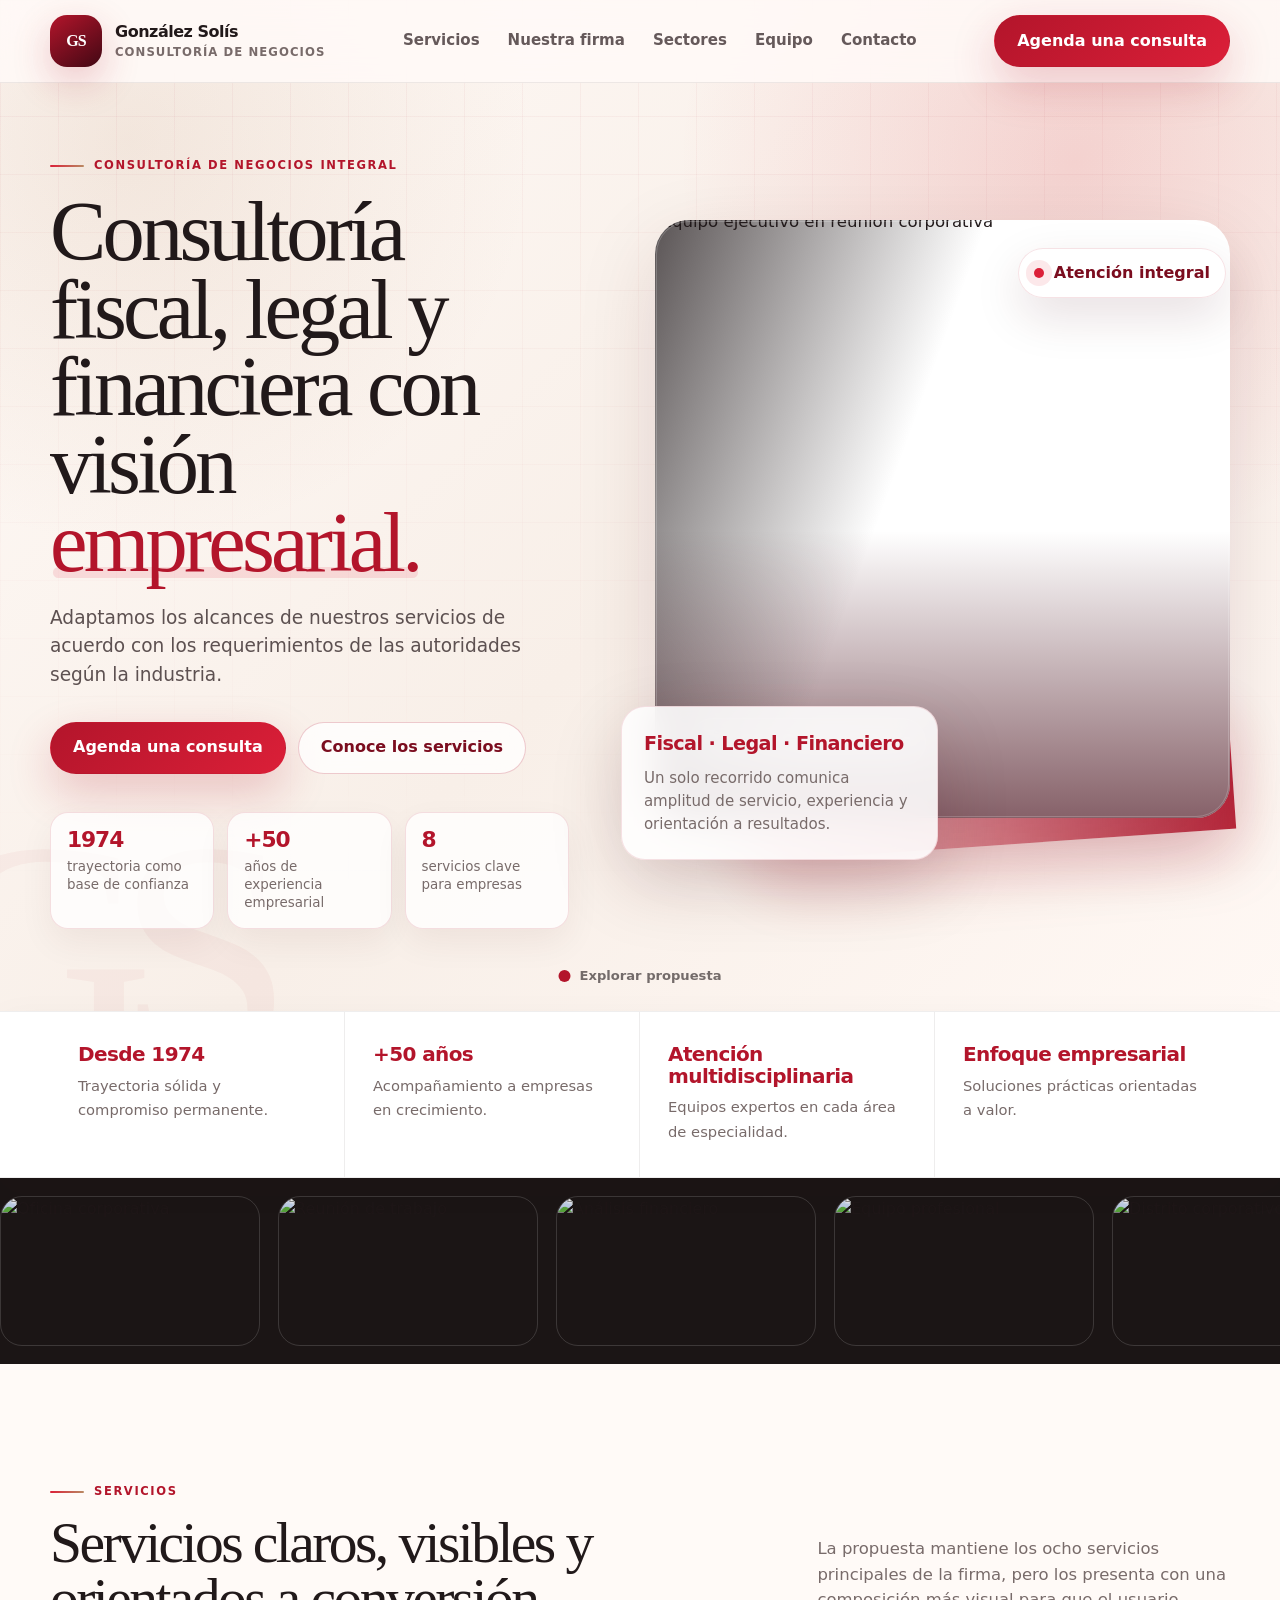
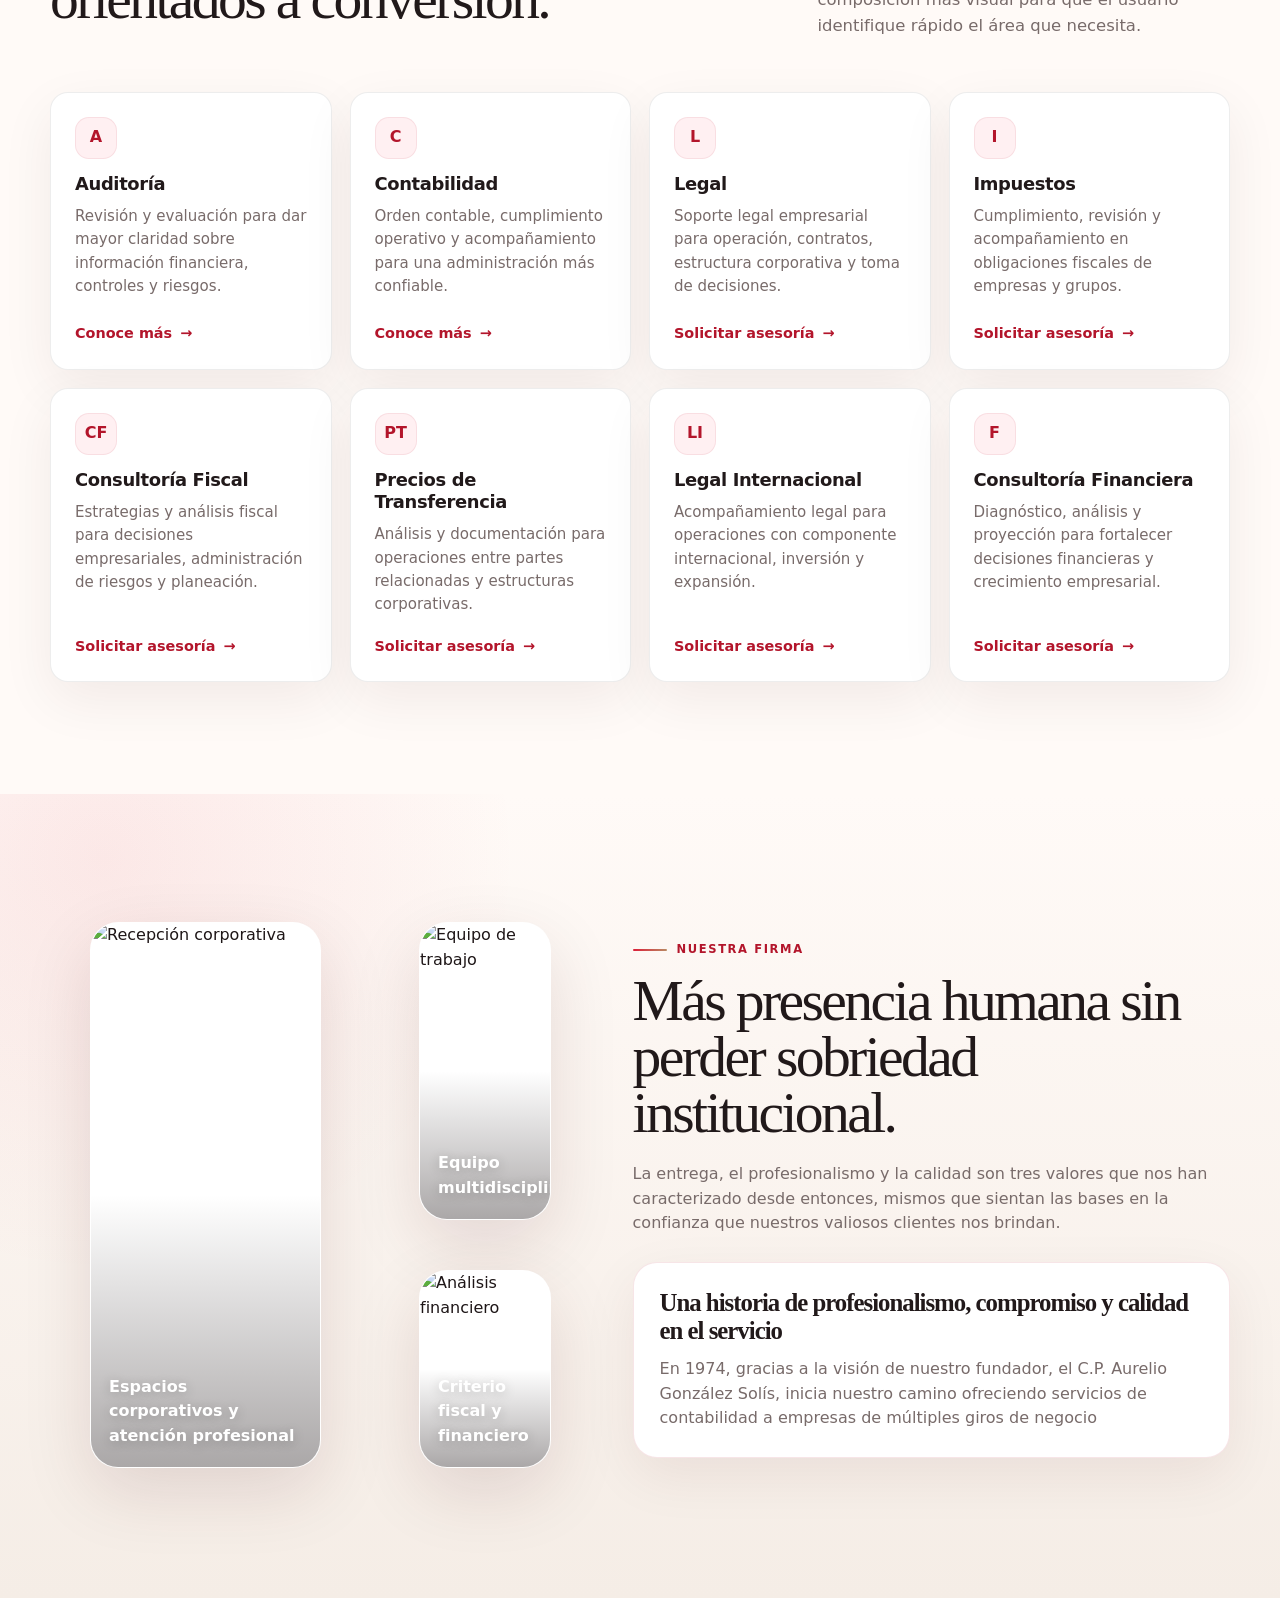
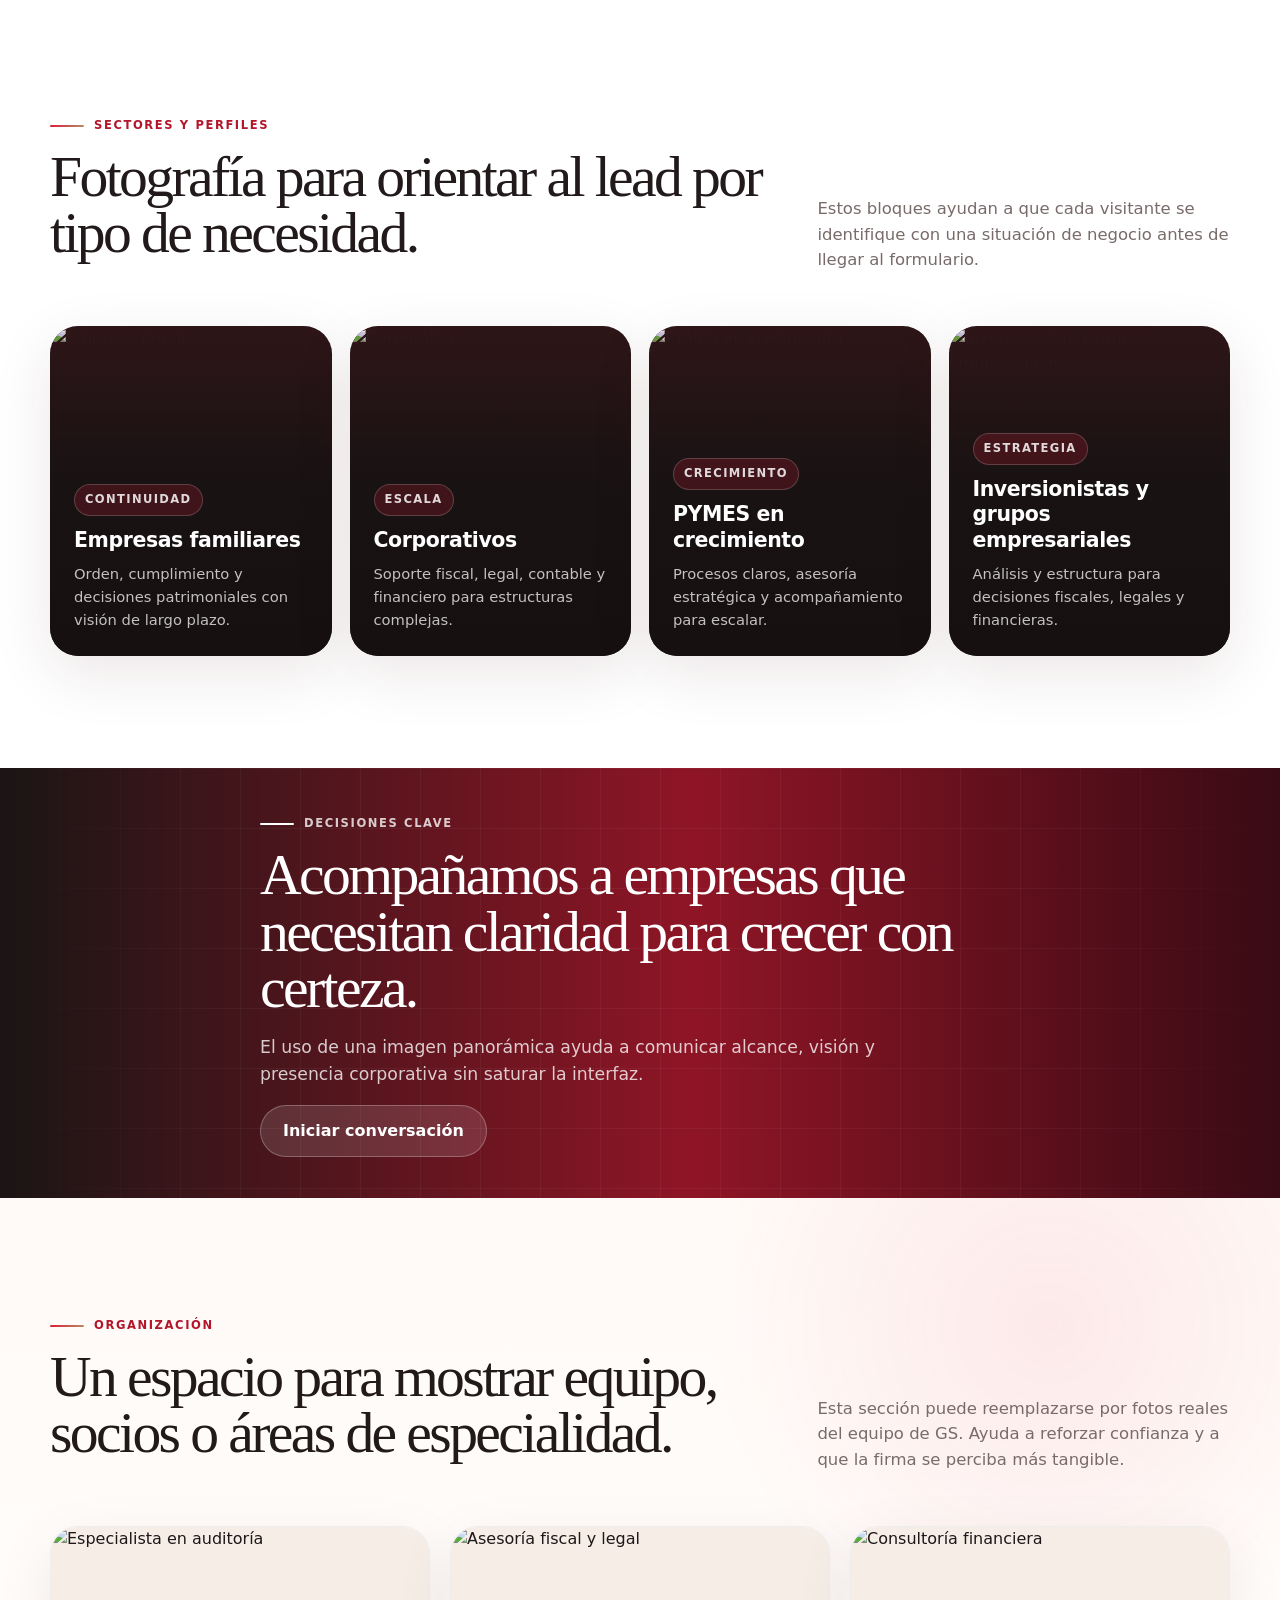
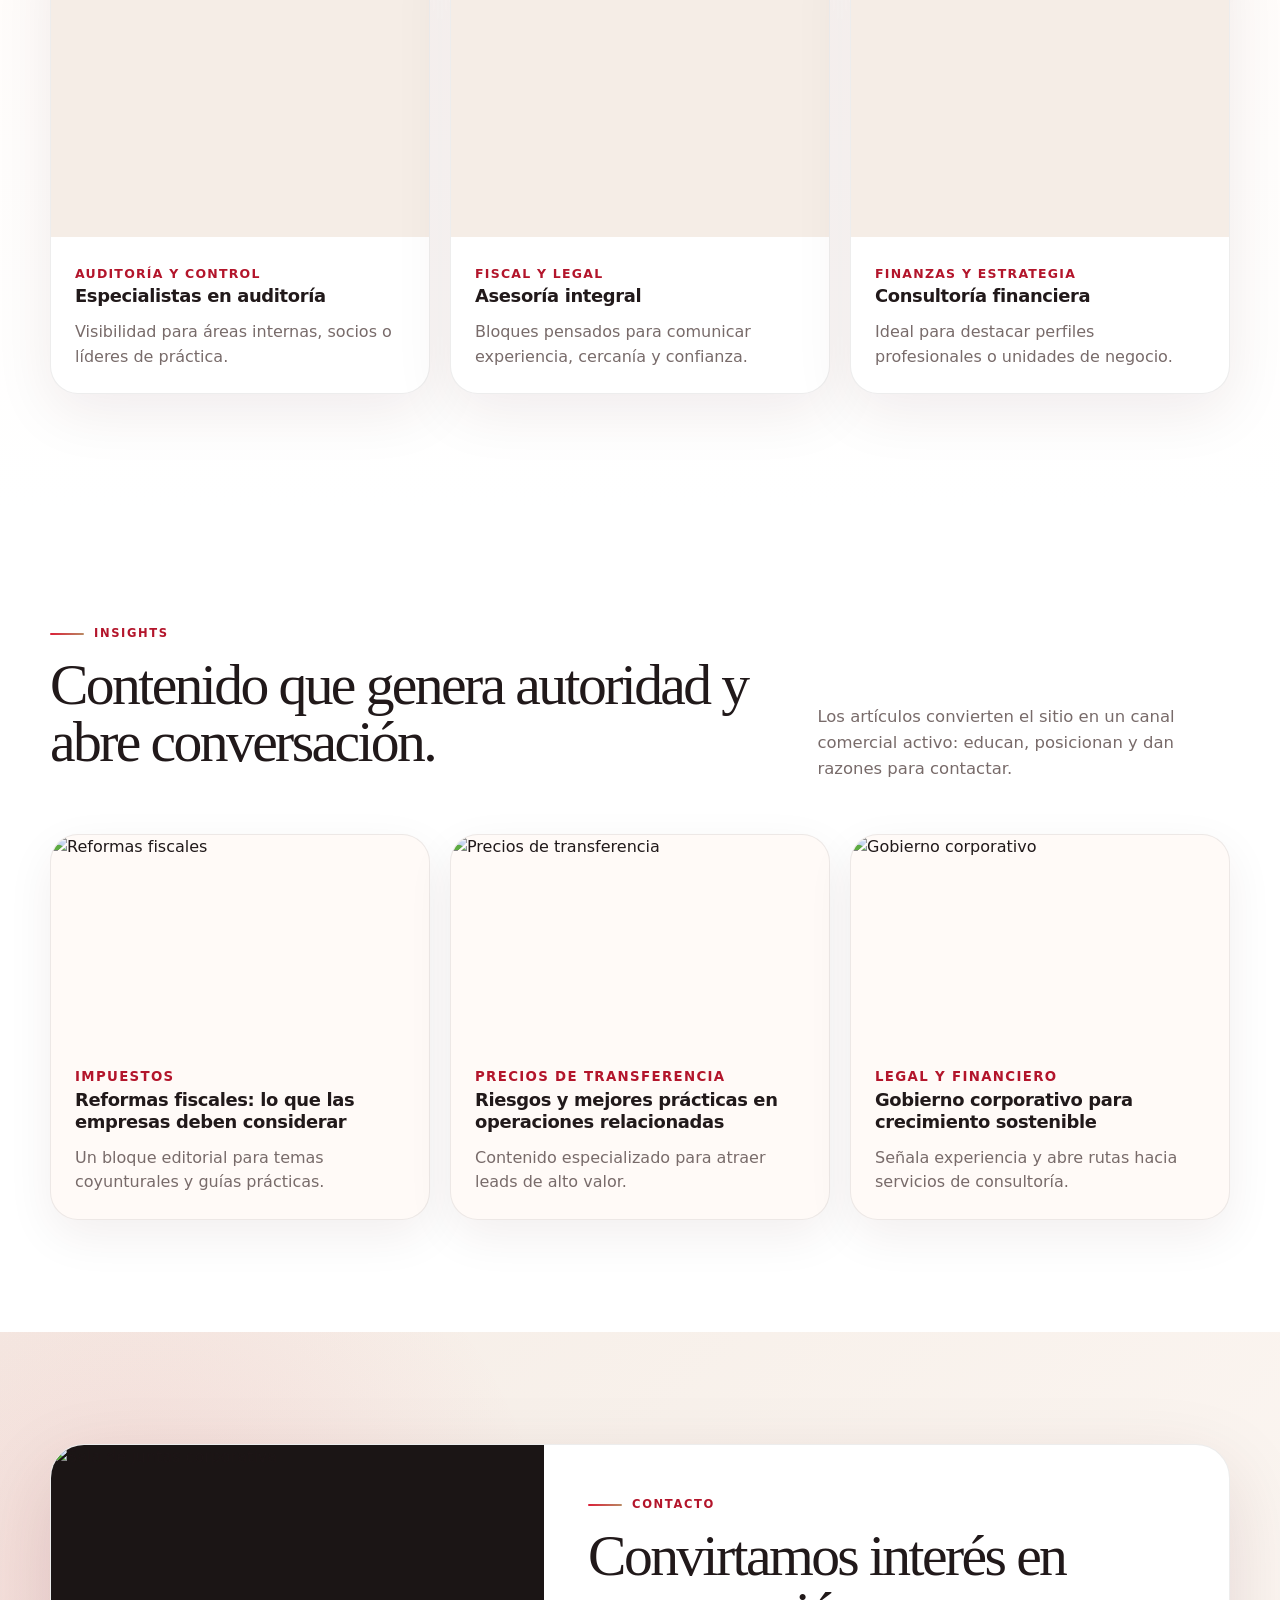
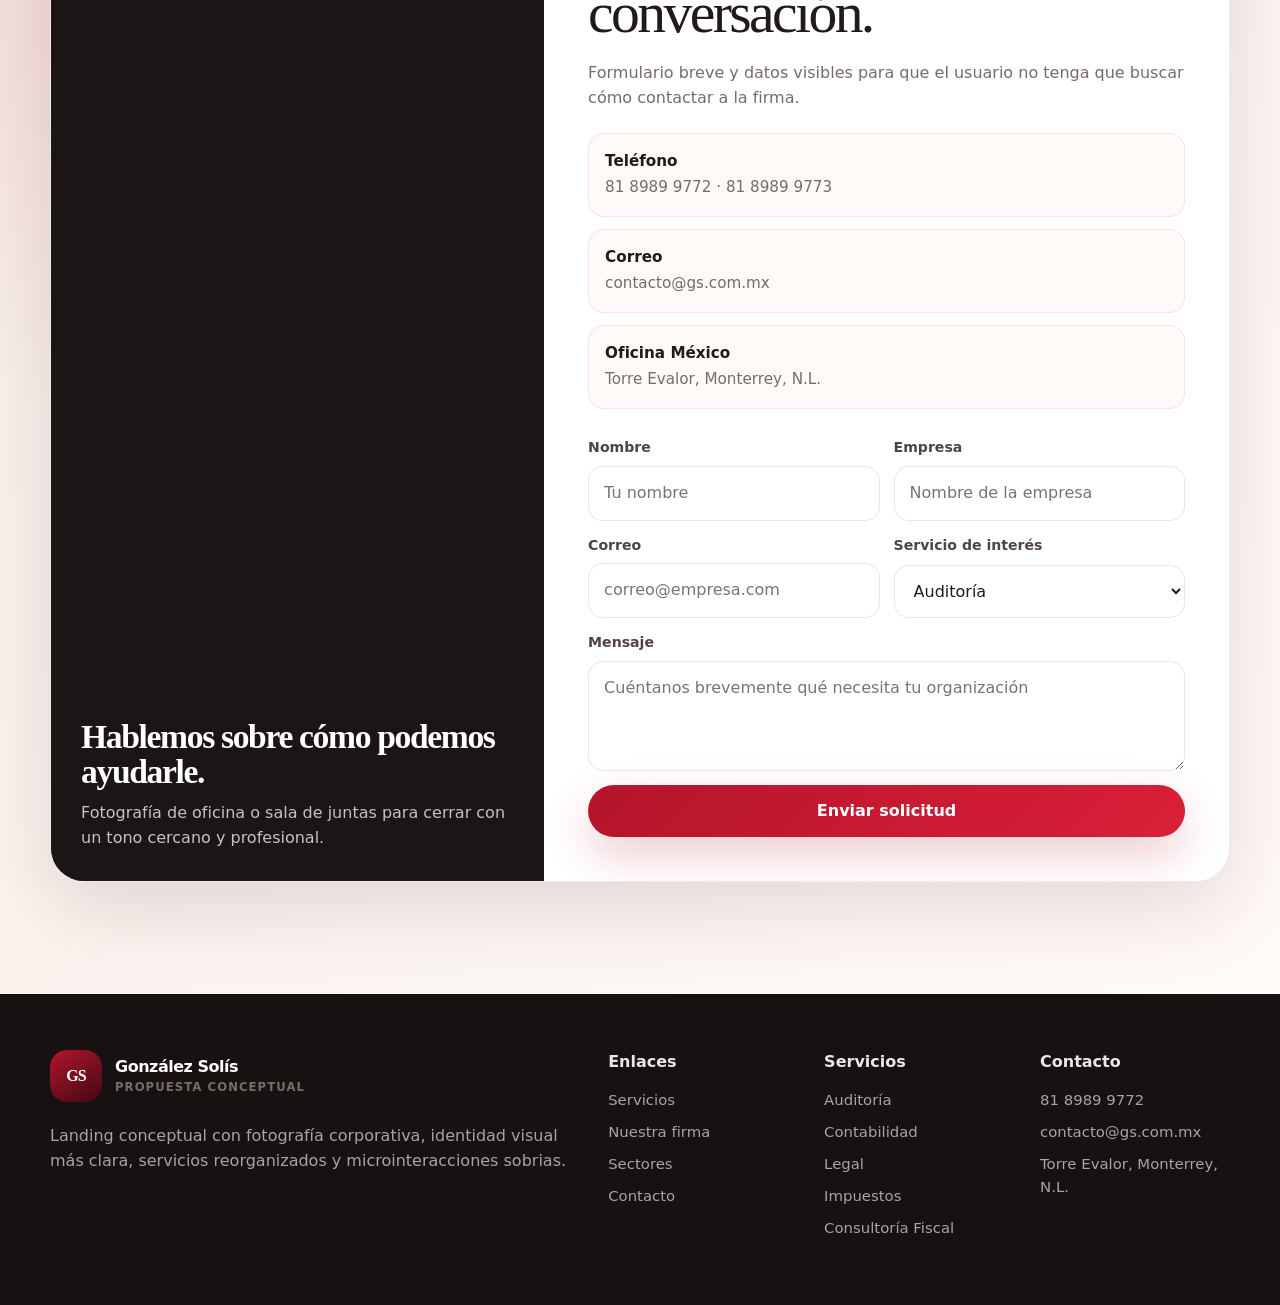
==== commit f7a6d00d: "feat: add contabilidad service landing page Se creó la página servicio-contabilidad.html basada en l" ====
--- a/index.html
+++ b/index.html
@@ -135,7 +135,7 @@
               <h3>Contabilidad</h3>
               <p>Orden contable, cumplimiento operativo y acompañamiento para una administración más confiable.</p>
             </div>
-            <a href="#contacto">Solicitar asesoría</a>
+            <a href="servicio-contabilidad.html">Conoce más</a>
           </article>
 
           <article class="service-card reveal delay-2">
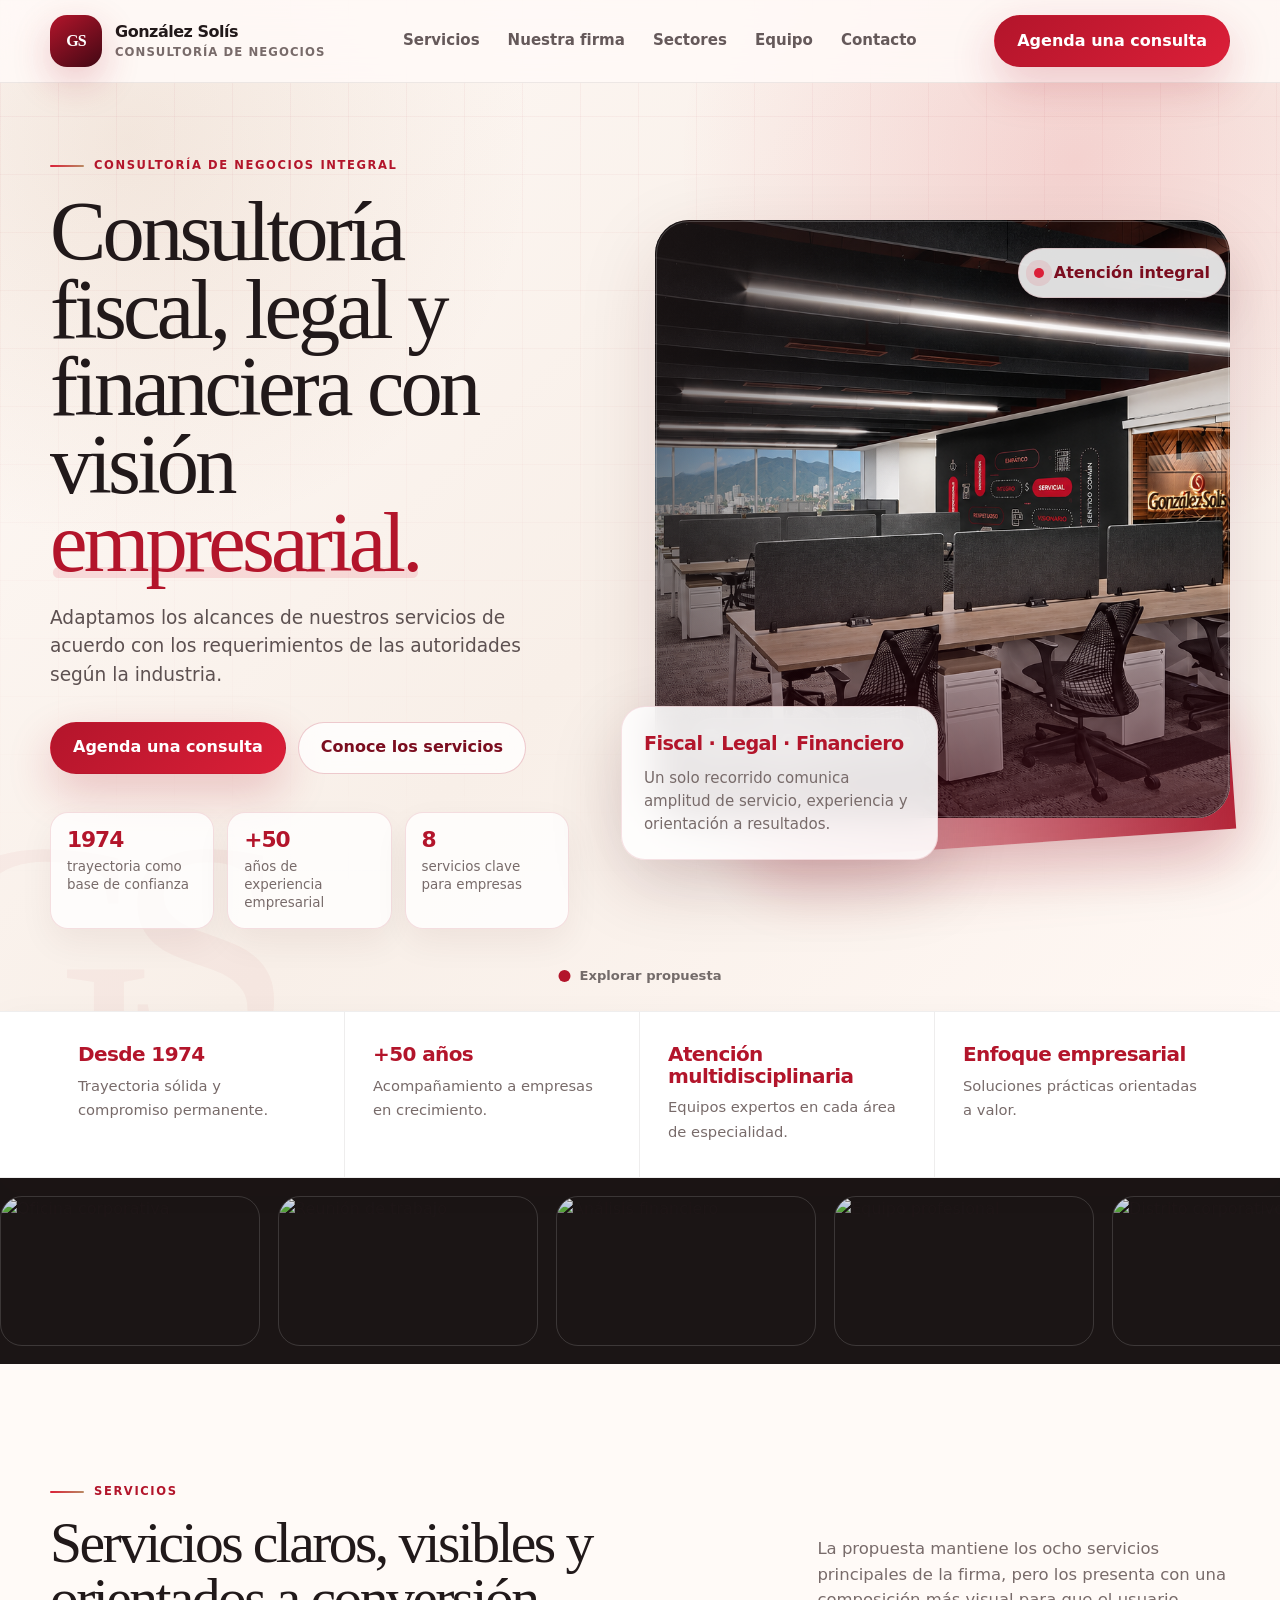
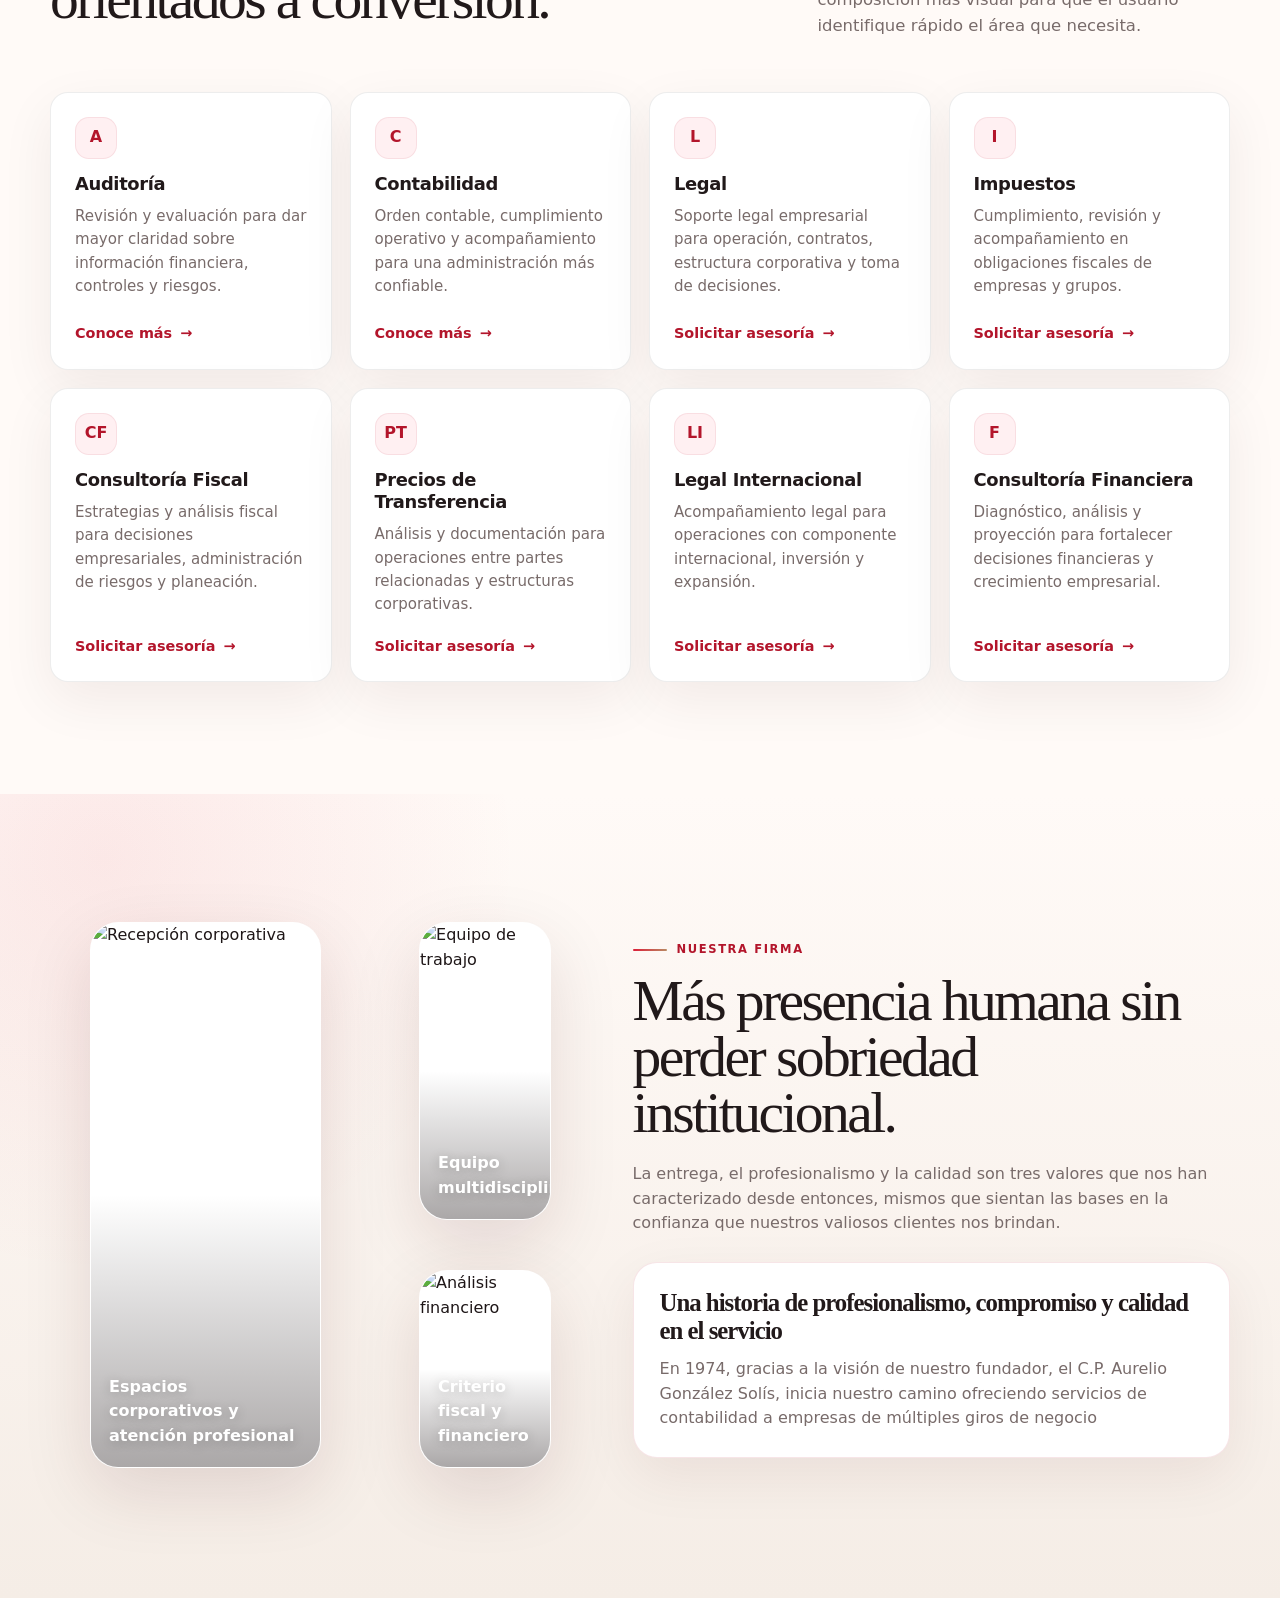
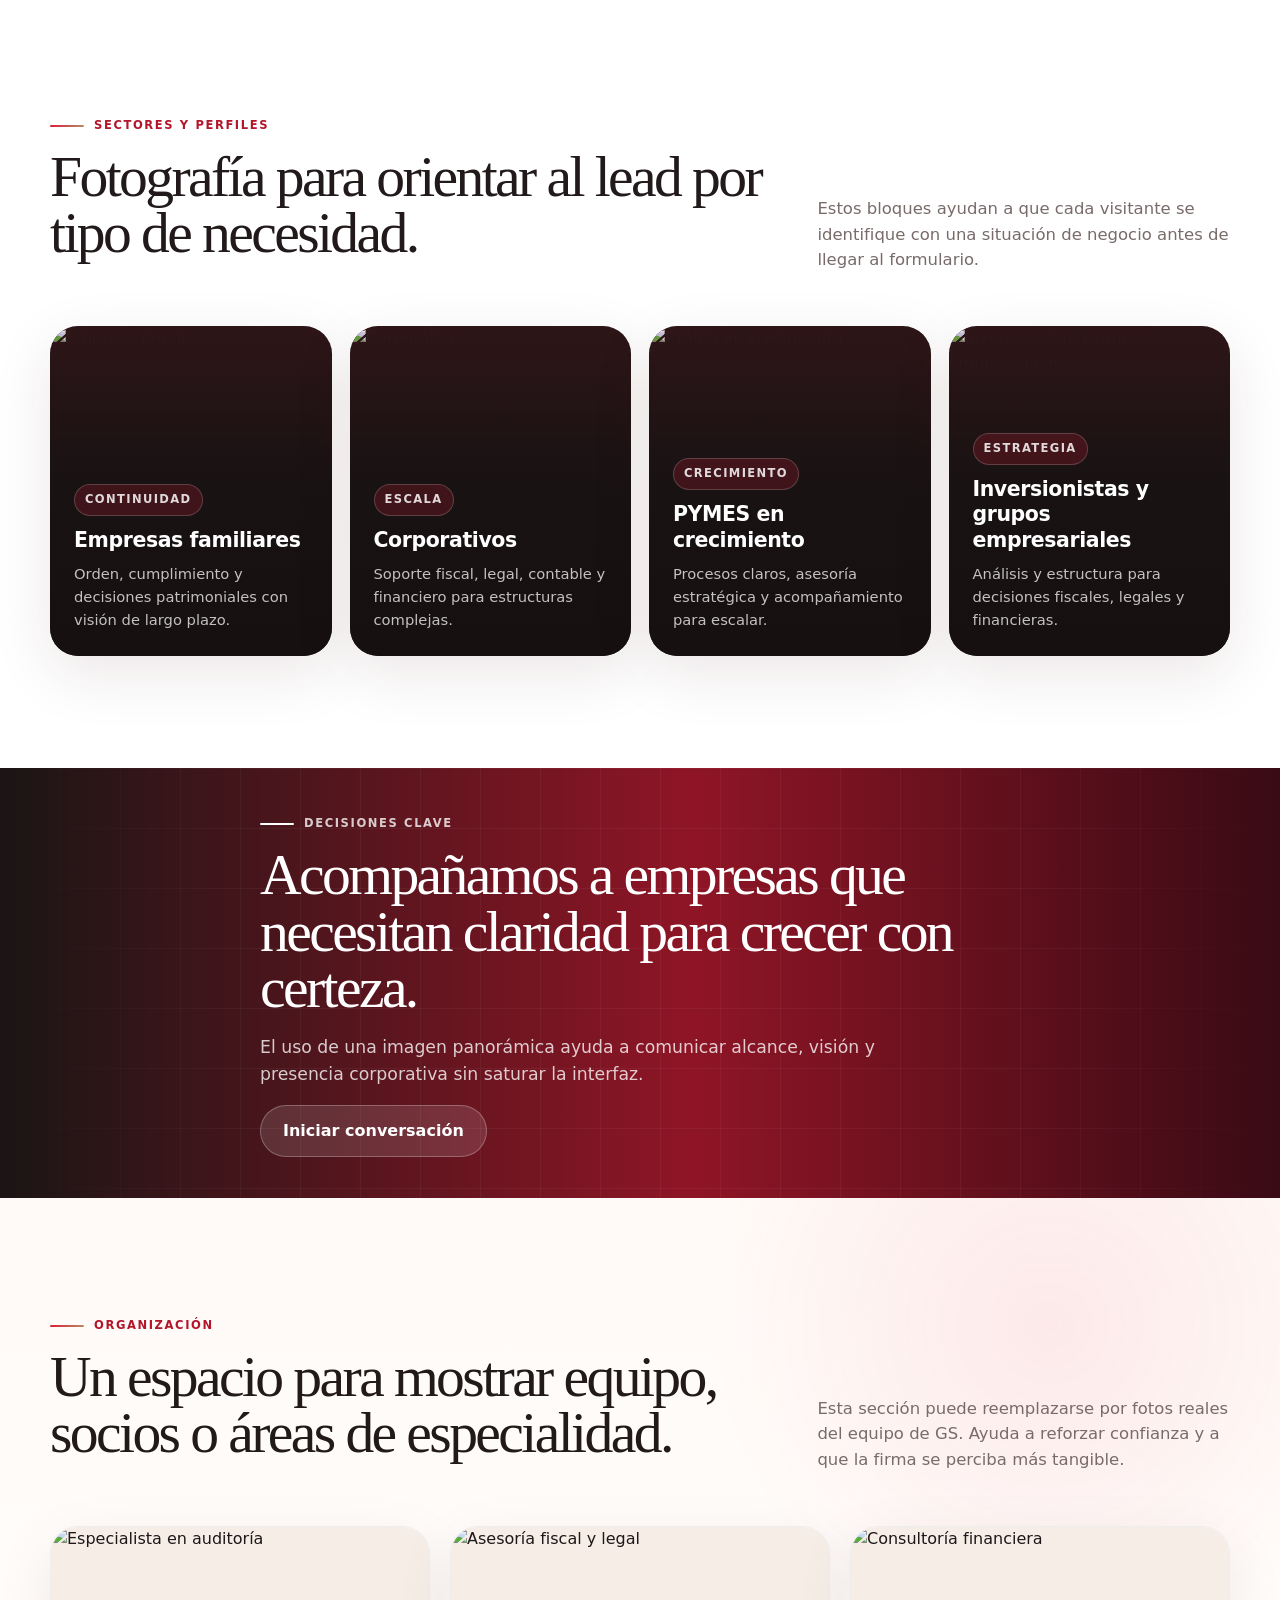
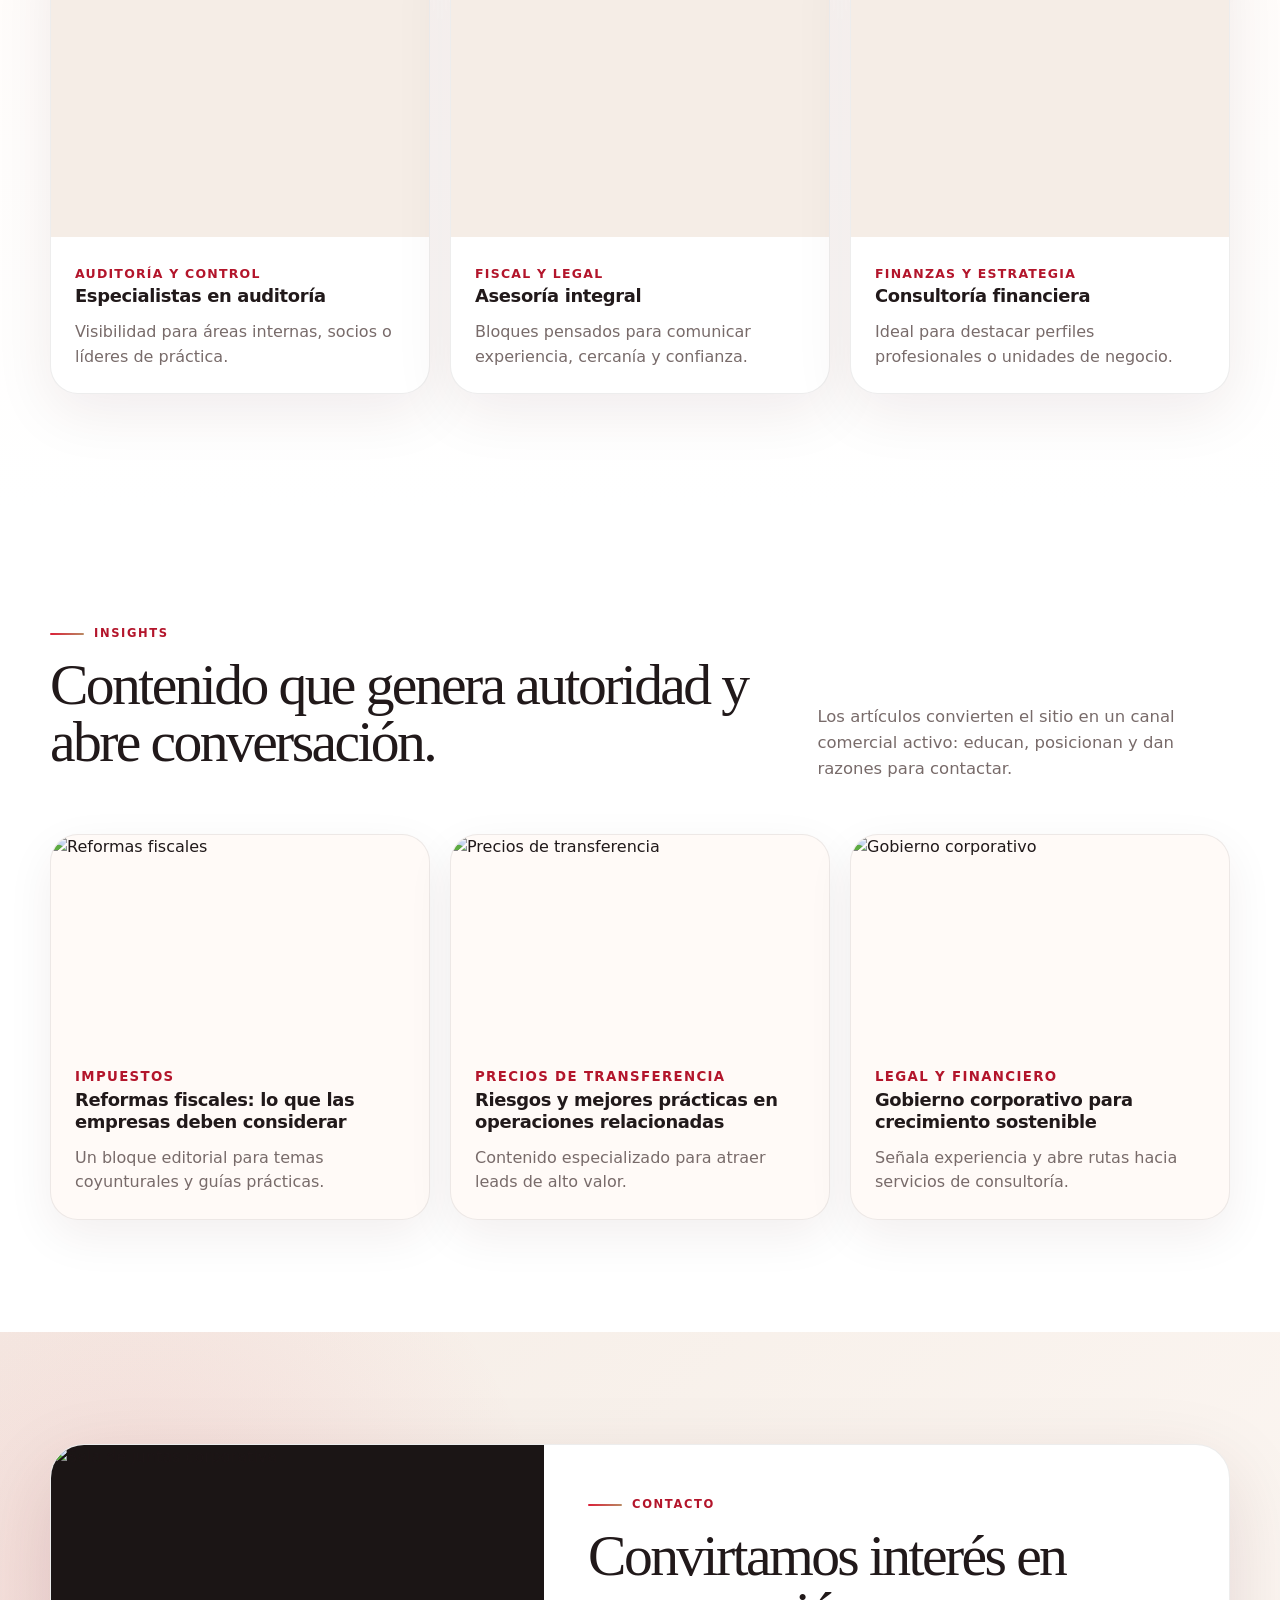
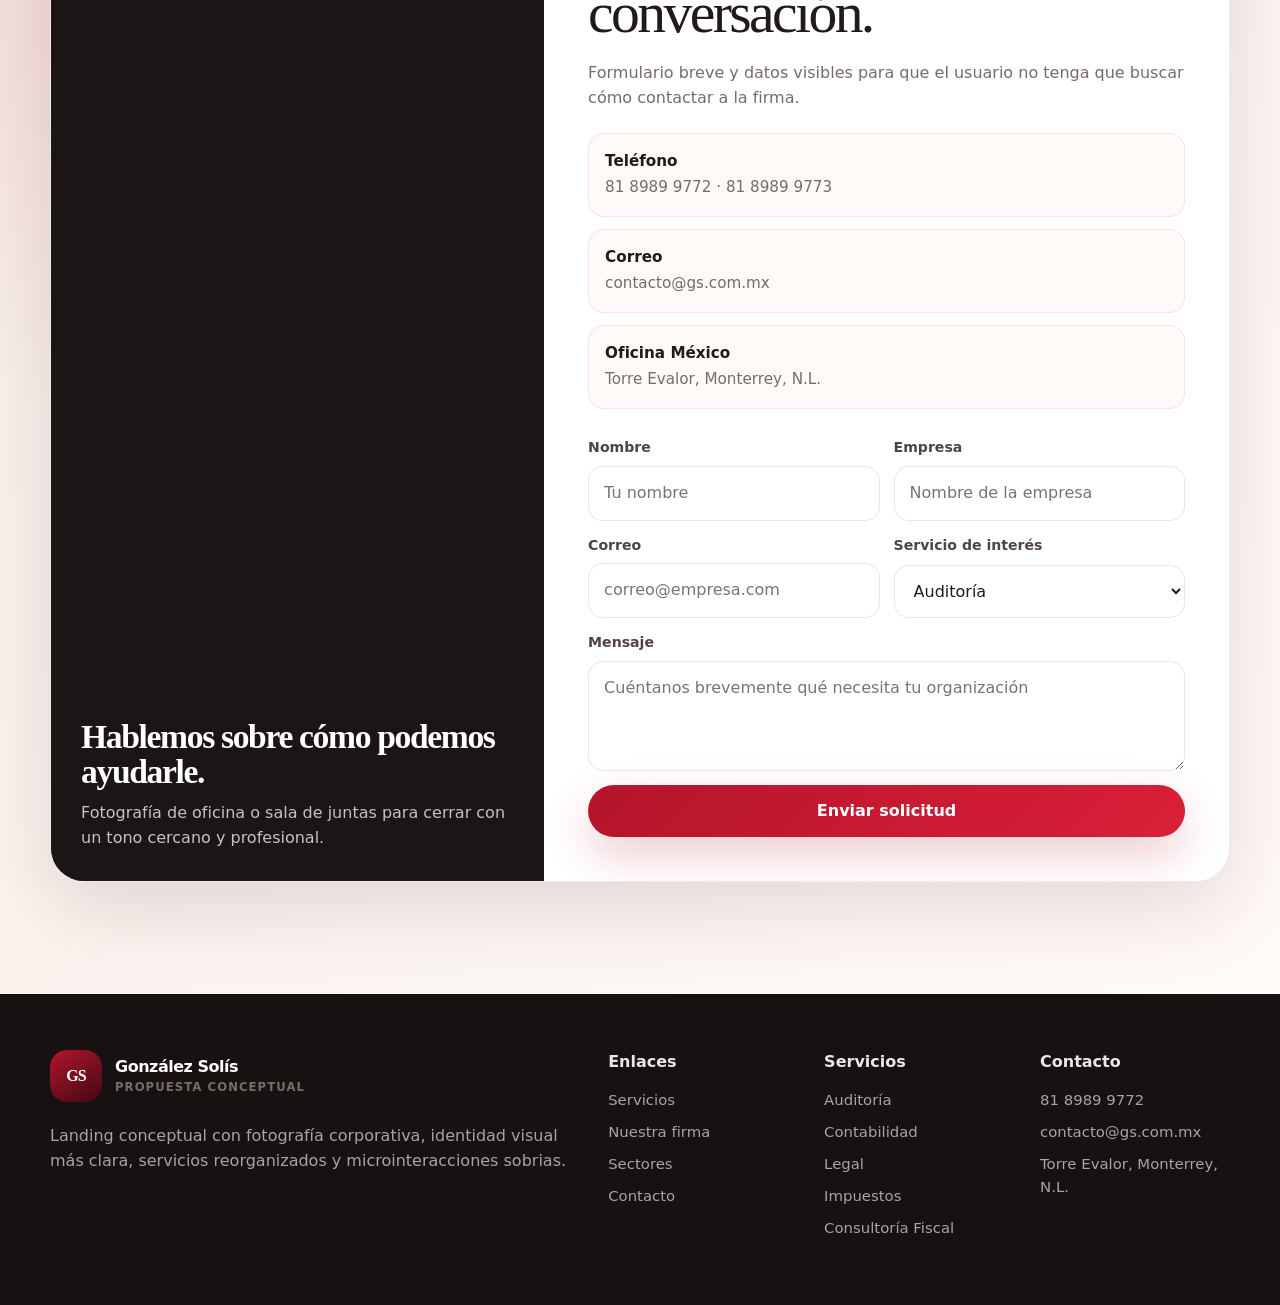
==== commit 3f736a14: "Actualización de Imágenes Cambio de imágenes en index." ====
--- a/index.html
+++ b/index.html
@@ -65,7 +65,7 @@
           <div class="red-ribbon" aria-hidden="true"></div>
           <div class="hero-photo-card">
             <!-- <img src="https://gs.com.mx/wp-content/uploads/2026/03/serv_carr-08.jpg" alt="Equipo ejecutivo en reunión corporativa" /> -->
-             <img src="https://gs.com.mx/wp-content/uploads/2026/03/BG_slideshow-0006-1.jpg?auto=format&;fit=crop&;w=1400&;q=82" alt="Equipo ejecutivo en reunión corporativa" />
+             <img src="src/img/audi-vau.png" alt="Equipo ejecutivo en reunión corporativa" />
             <div class="hero-photo-content">
               <span class="mini-logo"><img src="https://gs.com.mx/wp-content/uploads/2026/03/logo_GS-bco.png" alt="GS"> GS | González Solís</span>
             </div>
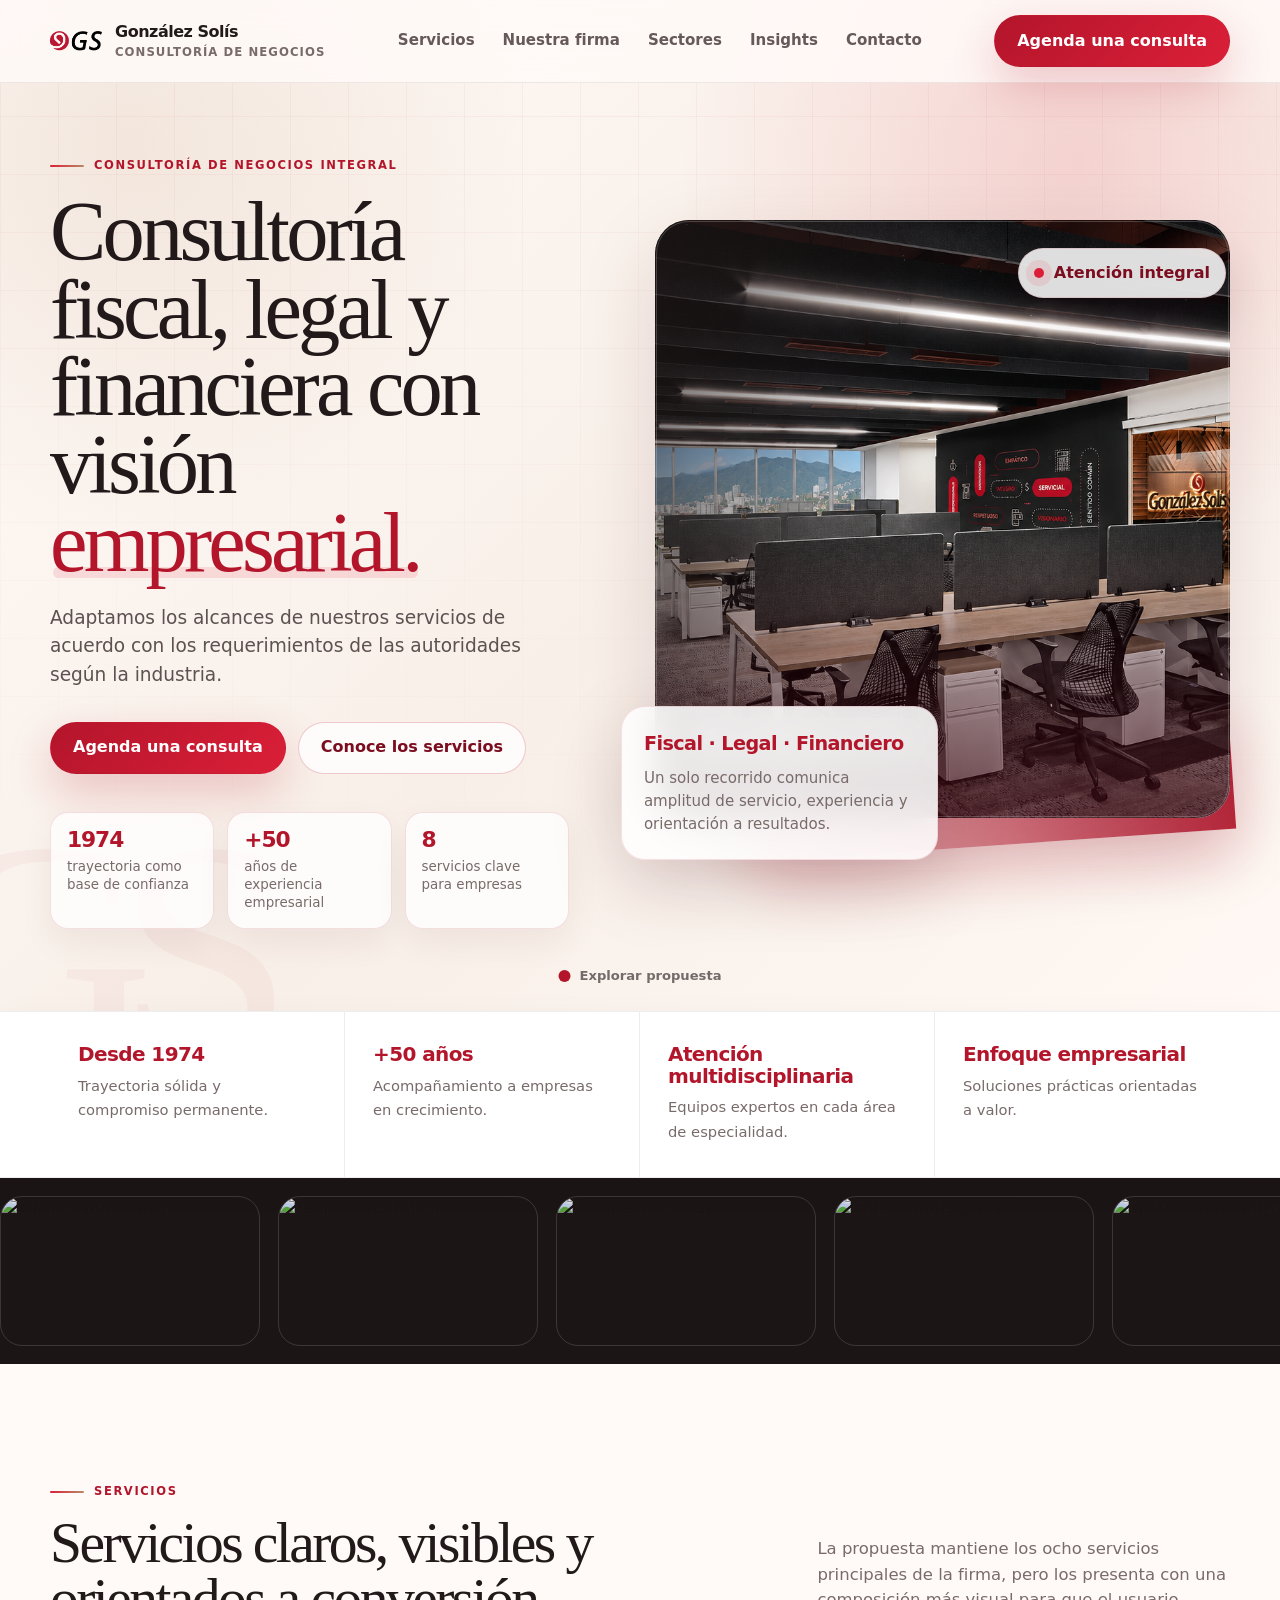
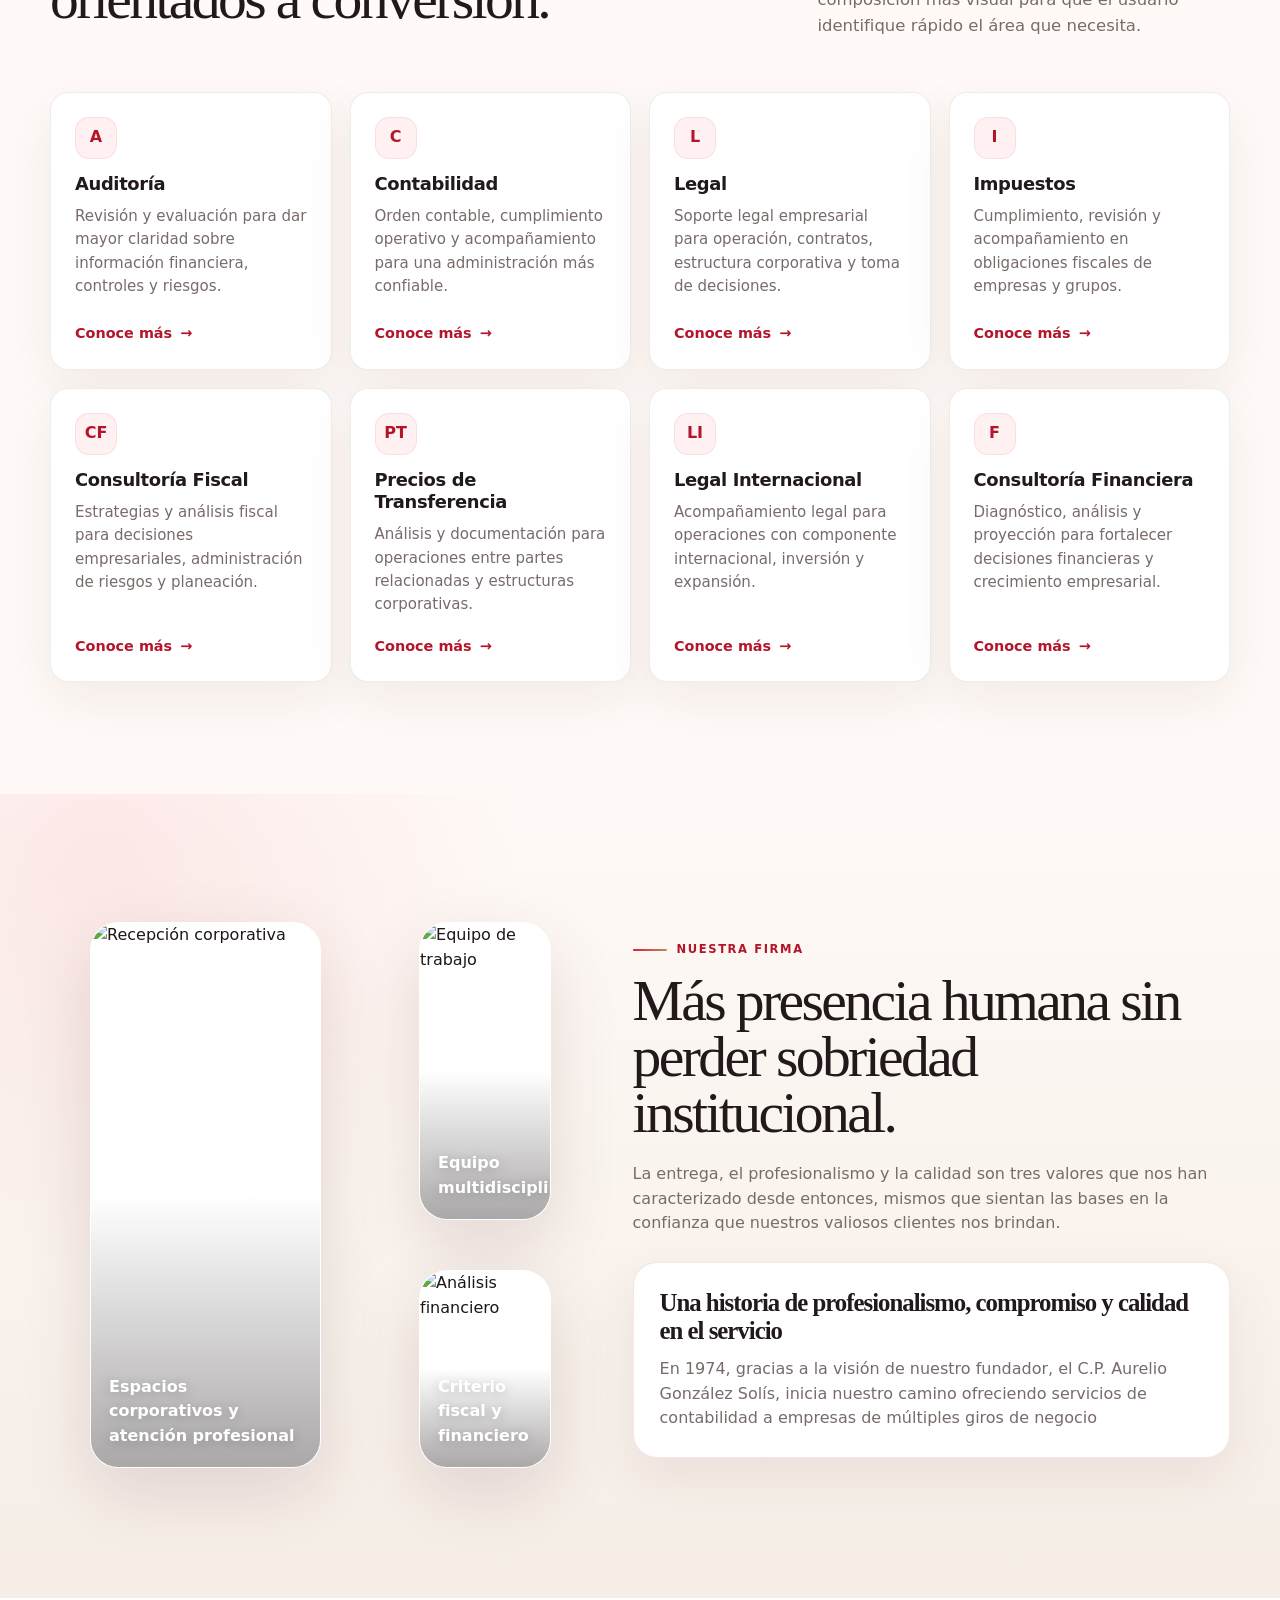
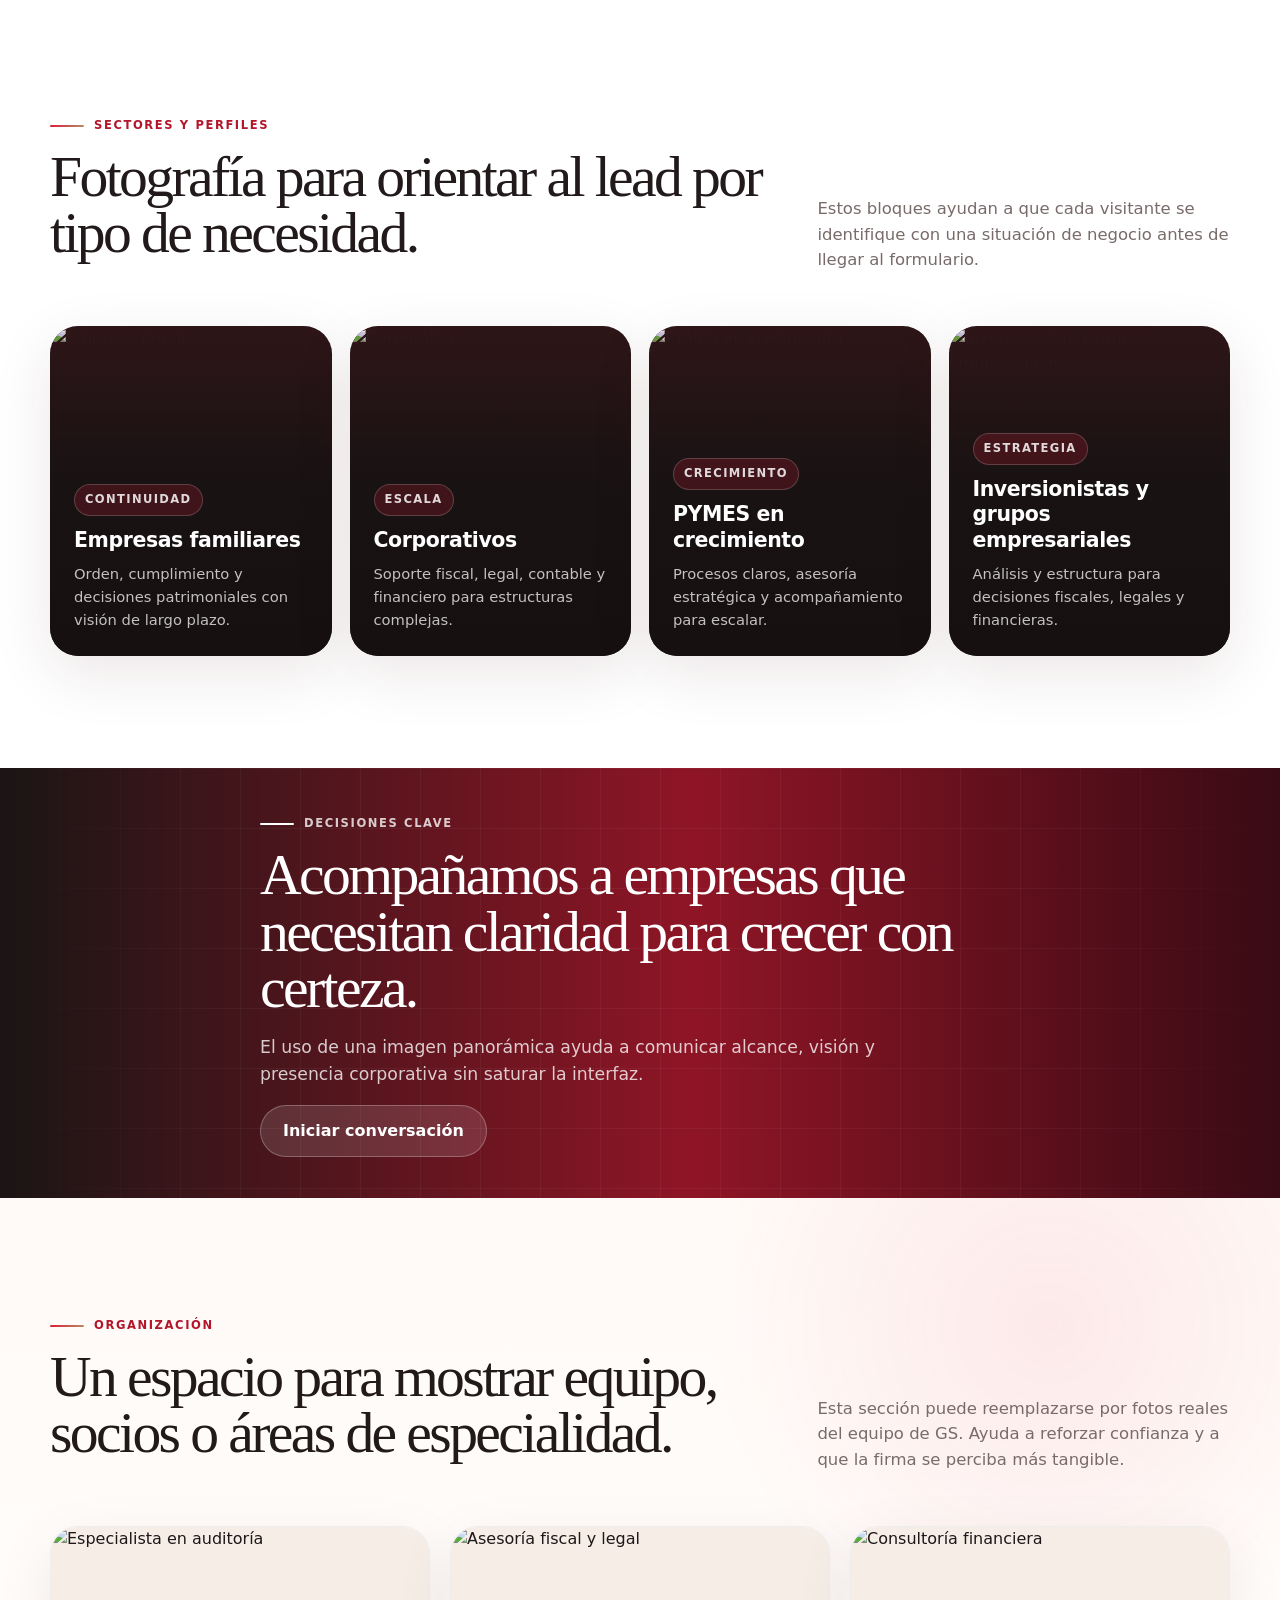
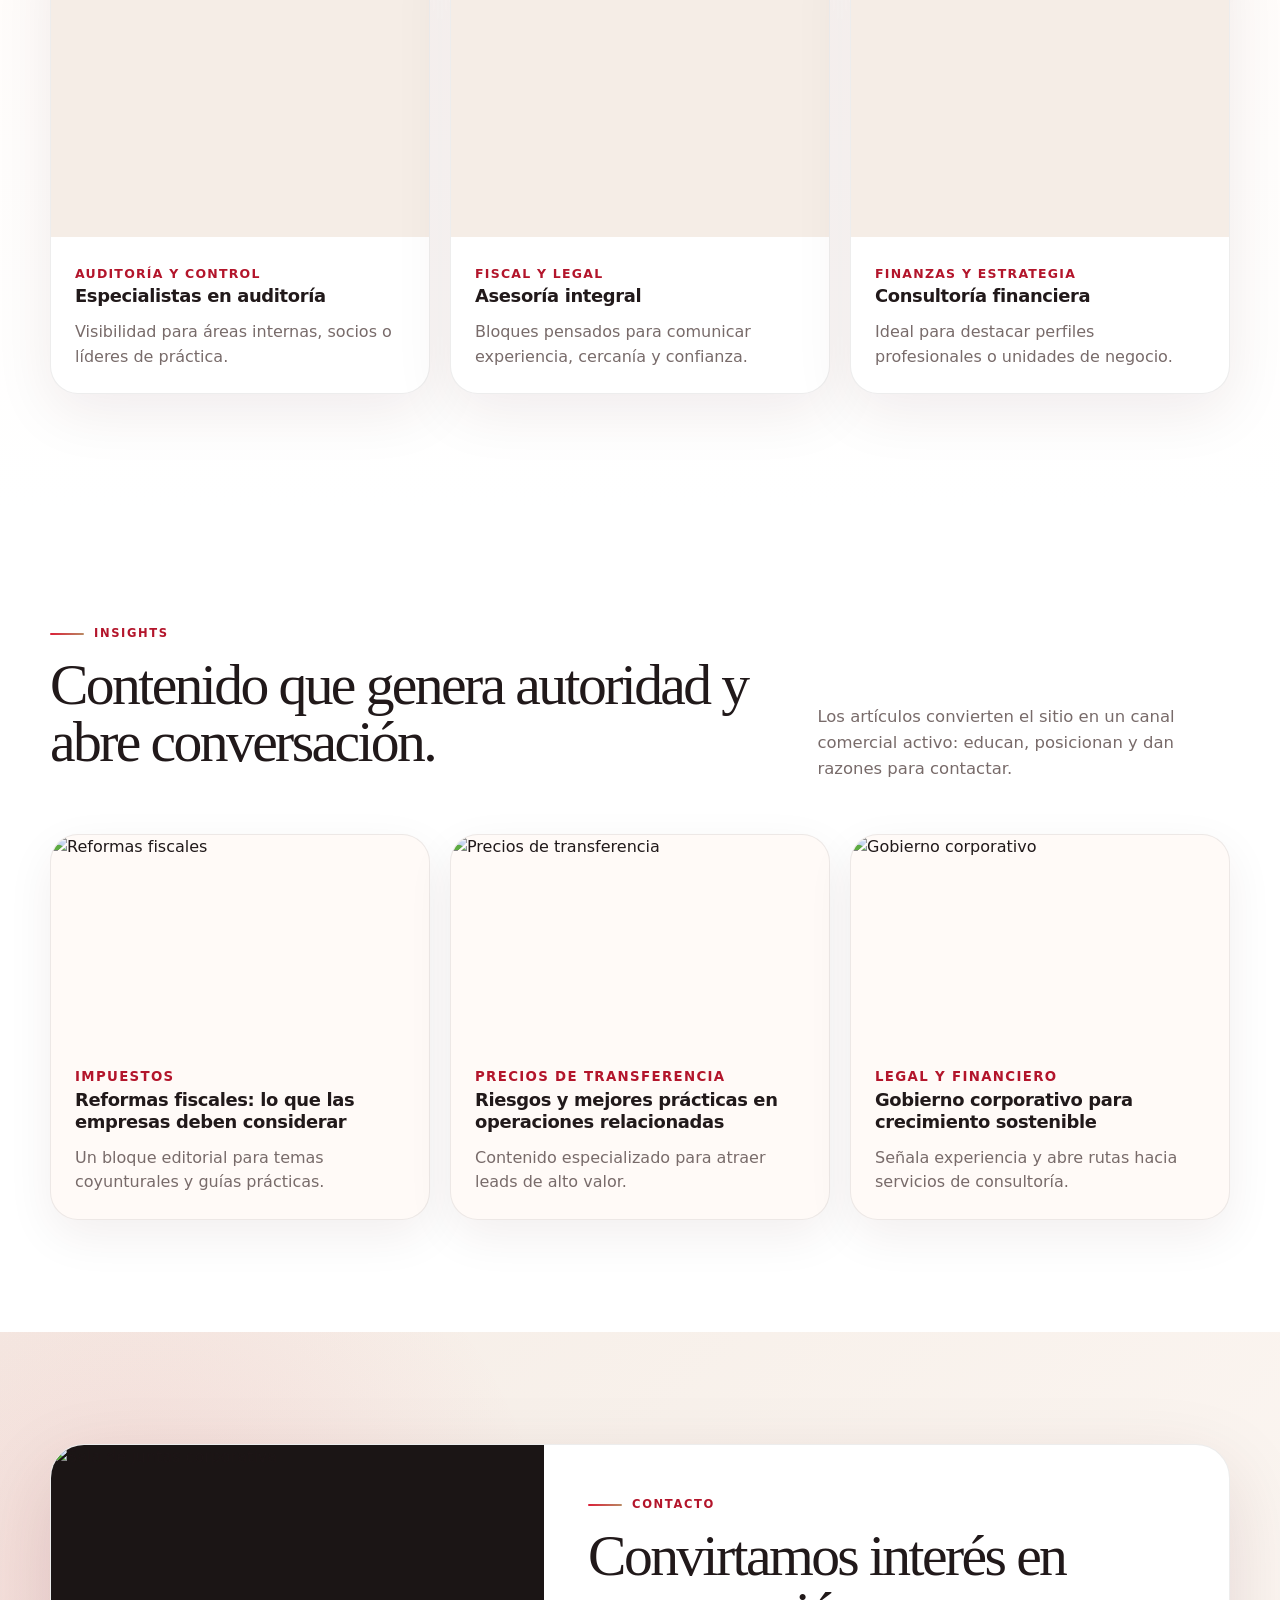
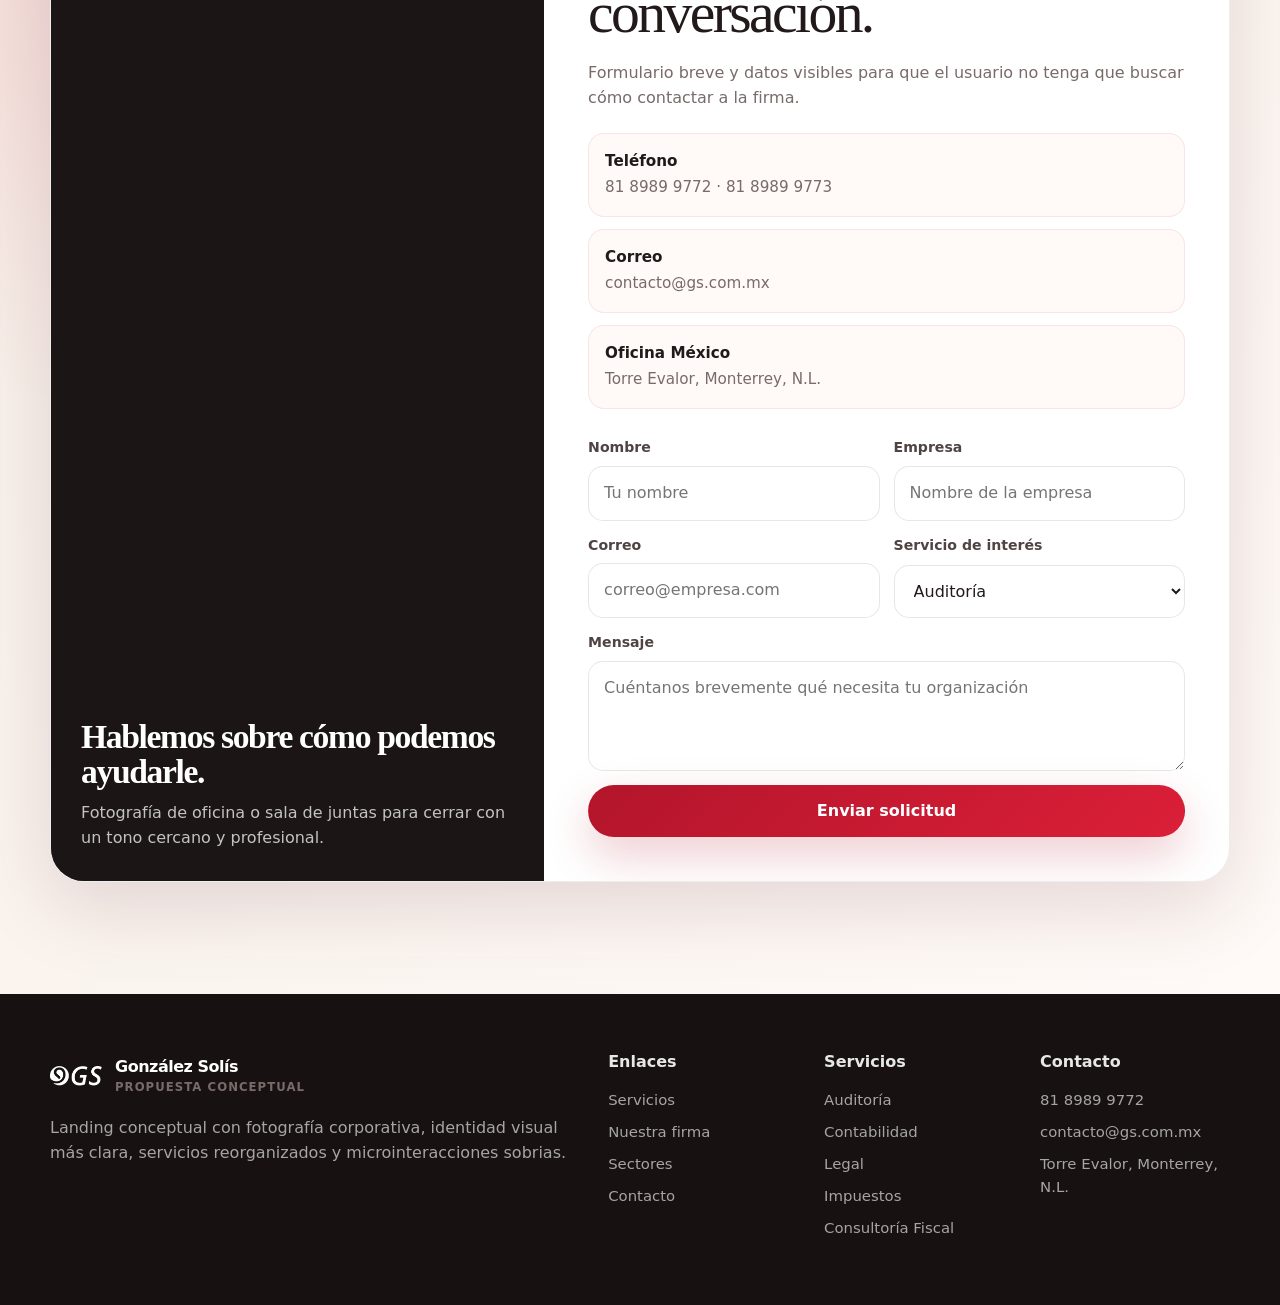
==== commit 46b7fdc7: "ATENCIAO GRAN ACTUALIZACIÓN PREPARAOS SE VIENEN GRANDES CAMBIOS" ====
--- a/index.html
+++ b/index.html
@@ -12,7 +12,7 @@
     <div class="container nav">
       <a href="#inicio" class="brand" aria-label="GS González Solís">
         <span class="brand-logo-box">
-          <img src="https://gs.com.mx/wp-content/uploads/2026/03/logo_GS-bco.png" alt="GS" onerror="this.parentElement.classList.add('logo-error')" />
+          <img src="src/img/logo-gs.png" alt="GS" onerror="this.parentElement.classList.add('logo-error')" />
           <span class="fallback-mark">GS</span>
         </span>
         <span class="brand-text"><strong>González Solís</strong><span>Consultoría de negocios</span></span>
@@ -22,7 +22,7 @@
         <a href="#servicios">Servicios</a>
         <a href="#firma">Nuestra firma</a>
         <a href="#sectores">Sectores</a>
-        <a href="#equipo">Equipo</a>
+        <a href="insights.html">Insights</a>
         <a href="#contacto">Contacto</a>
       </nav>
 
@@ -144,7 +144,7 @@
               <h3>Legal</h3>
               <p>Soporte legal empresarial para operación, contratos, estructura corporativa y toma de decisiones.</p>
             </div>
-            <a href="#contacto">Solicitar asesoría</a>
+            <a href="#contacto">Conoce más</a>
           </article>
 
           <article class="service-card reveal delay-3">
@@ -153,7 +153,7 @@
               <h3>Impuestos</h3>
               <p>Cumplimiento, revisión y acompañamiento en obligaciones fiscales de empresas y grupos.</p>
             </div>
-            <a href="#contacto">Solicitar asesoría</a>
+            <a href="#contacto">Conoce más</a>
           </article>
 
           <article class="service-card reveal">
@@ -162,7 +162,7 @@
               <h3>Consultoría Fiscal</h3>
               <p>Estrategias y análisis fiscal para decisiones empresariales, administración de riesgos y planeación.</p>
             </div>
-            <a href="#contacto">Solicitar asesoría</a>
+            <a href="#contacto">Conoce más</a>
           </article>
 
           <article class="service-card reveal delay-1">
@@ -171,7 +171,7 @@
               <h3>Precios de Transferencia</h3>
               <p>Análisis y documentación para operaciones entre partes relacionadas y estructuras corporativas.</p>
             </div>
-            <a href="#contacto">Solicitar asesoría</a>
+            <a href="#contacto">Conoce más</a>
           </article>
 
           <article class="service-card reveal delay-2">
@@ -180,7 +180,7 @@
               <h3>Legal Internacional</h3>
               <p>Acompañamiento legal para operaciones con componente internacional, inversión y expansión.</p>
             </div>
-            <a href="#contacto">Solicitar asesoría</a>
+            <a href="#contacto">Conoce más</a>
           </article>
 
           <article class="service-card reveal delay-3">
@@ -189,7 +189,7 @@
               <h3>Consultoría Financiera</h3>
               <p>Diagnóstico, análisis y proyección para fortalecer decisiones financieras y crecimiento empresarial.</p>
             </div>
-            <a href="#contacto">Solicitar asesoría</a>
+            <a href="#contacto">Conoce más</a>
           </article>
         </div>
       </div>
@@ -383,7 +383,7 @@
       <div>
         <a href="#inicio" class="brand footer-brand" aria-label="GS González Solís">
           <span class="brand-logo-box">
-            <img src="https://gs.com.mx/wp-content/uploads/2026/03/logo_GS-bco.png" alt="GS" onerror="this.parentElement.classList.add('logo-error')" />
+            <img src="src/img/logo-gs-bco.png" alt="GS" onerror="this.parentElement.classList.add('logo-error')" />
             <span class="fallback-mark">GS</span>
           </span>
           <span class="brand-text"><strong>González Solís</strong><span>Propuesta conceptual</span></span>
--- a/estilos/styles.css
+++ b/estilos/styles.css
@@ -168,24 +168,24 @@
       min-width: 0;
     }
 
-    .brand-logo-box {
-      width: 52px;
-      height: 52px;
-      border-radius: 17px;
-      display: grid;
-      place-items: center;
-      background: linear-gradient(145deg, var(--gs-red), var(--gs-wine));
-      box-shadow: 0 14px 38px rgba(179, 21, 43, 0.23);
-      overflow: hidden;
-      flex: 0 0 auto;
-      position: relative;
-    }
-
-    .brand-logo-box img {
-      width: 78%;
-      max-height: 78%;
-      object-fit: contain;
-    }
+    .brand-logo-box {
+      width: 52px;
+      height: 52px;
+      border-radius: 0;
+      display: grid;
+      place-items: center;
+      background: transparent;
+      box-shadow: none;
+      overflow: visible;
+      flex: 0 0 auto;
+      position: relative;
+    }
+
+    .brand-logo-box img {
+      width: 100%;
+      max-height: 100%;
+      object-fit: contain;
+    }
 
     .brand-logo-box .fallback-mark {
       position: absolute;
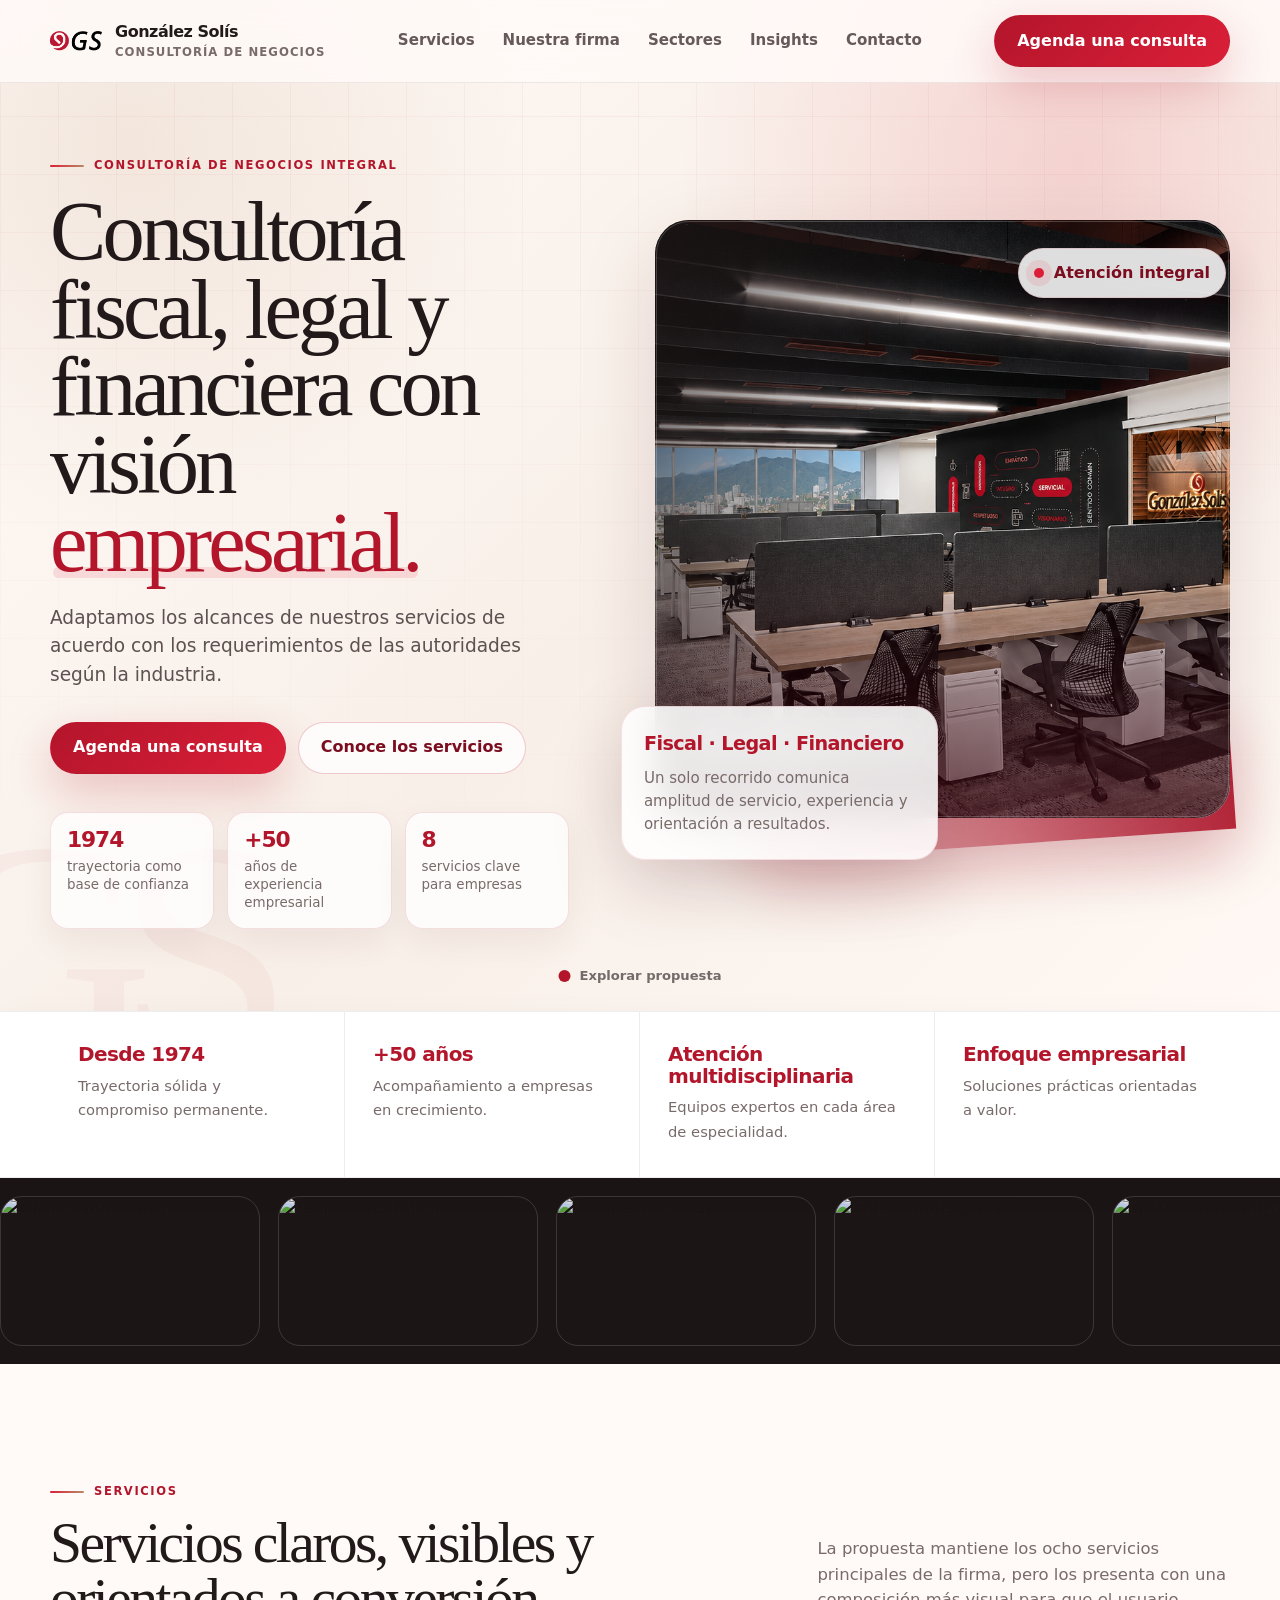
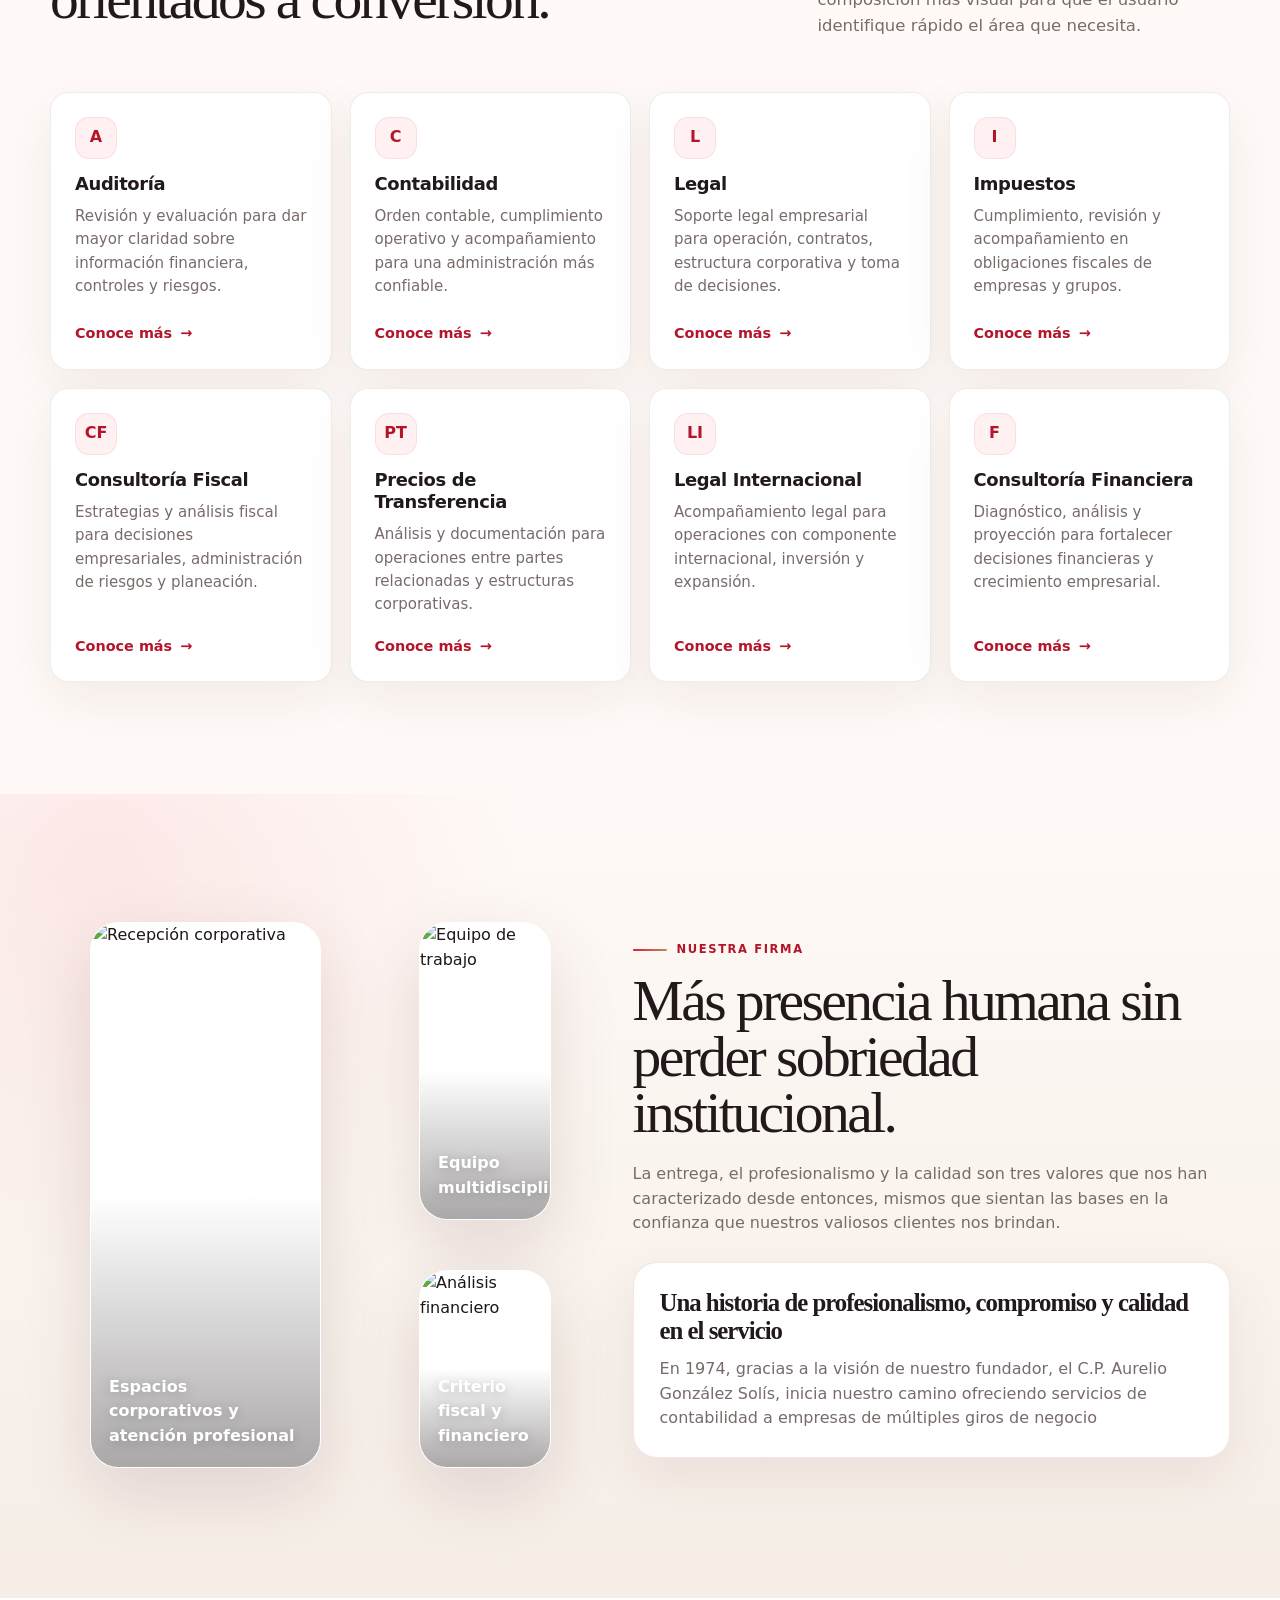
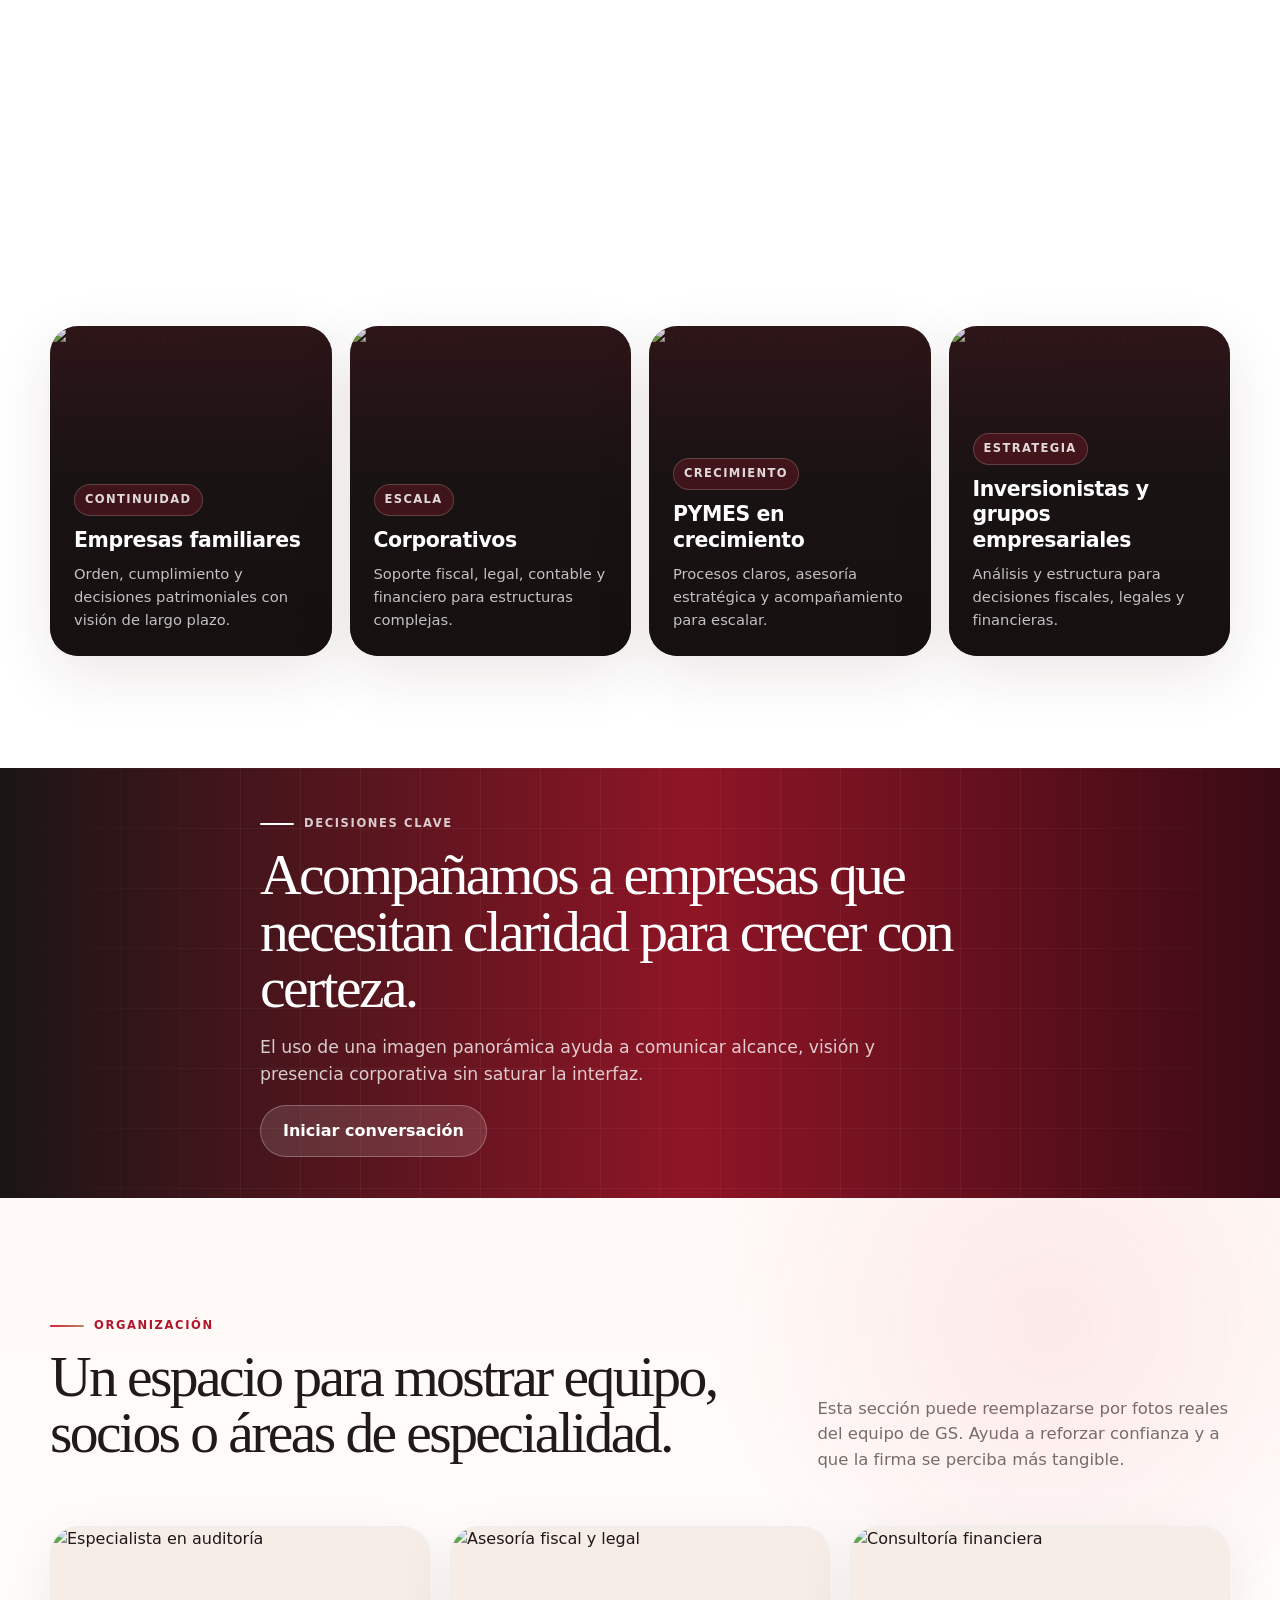
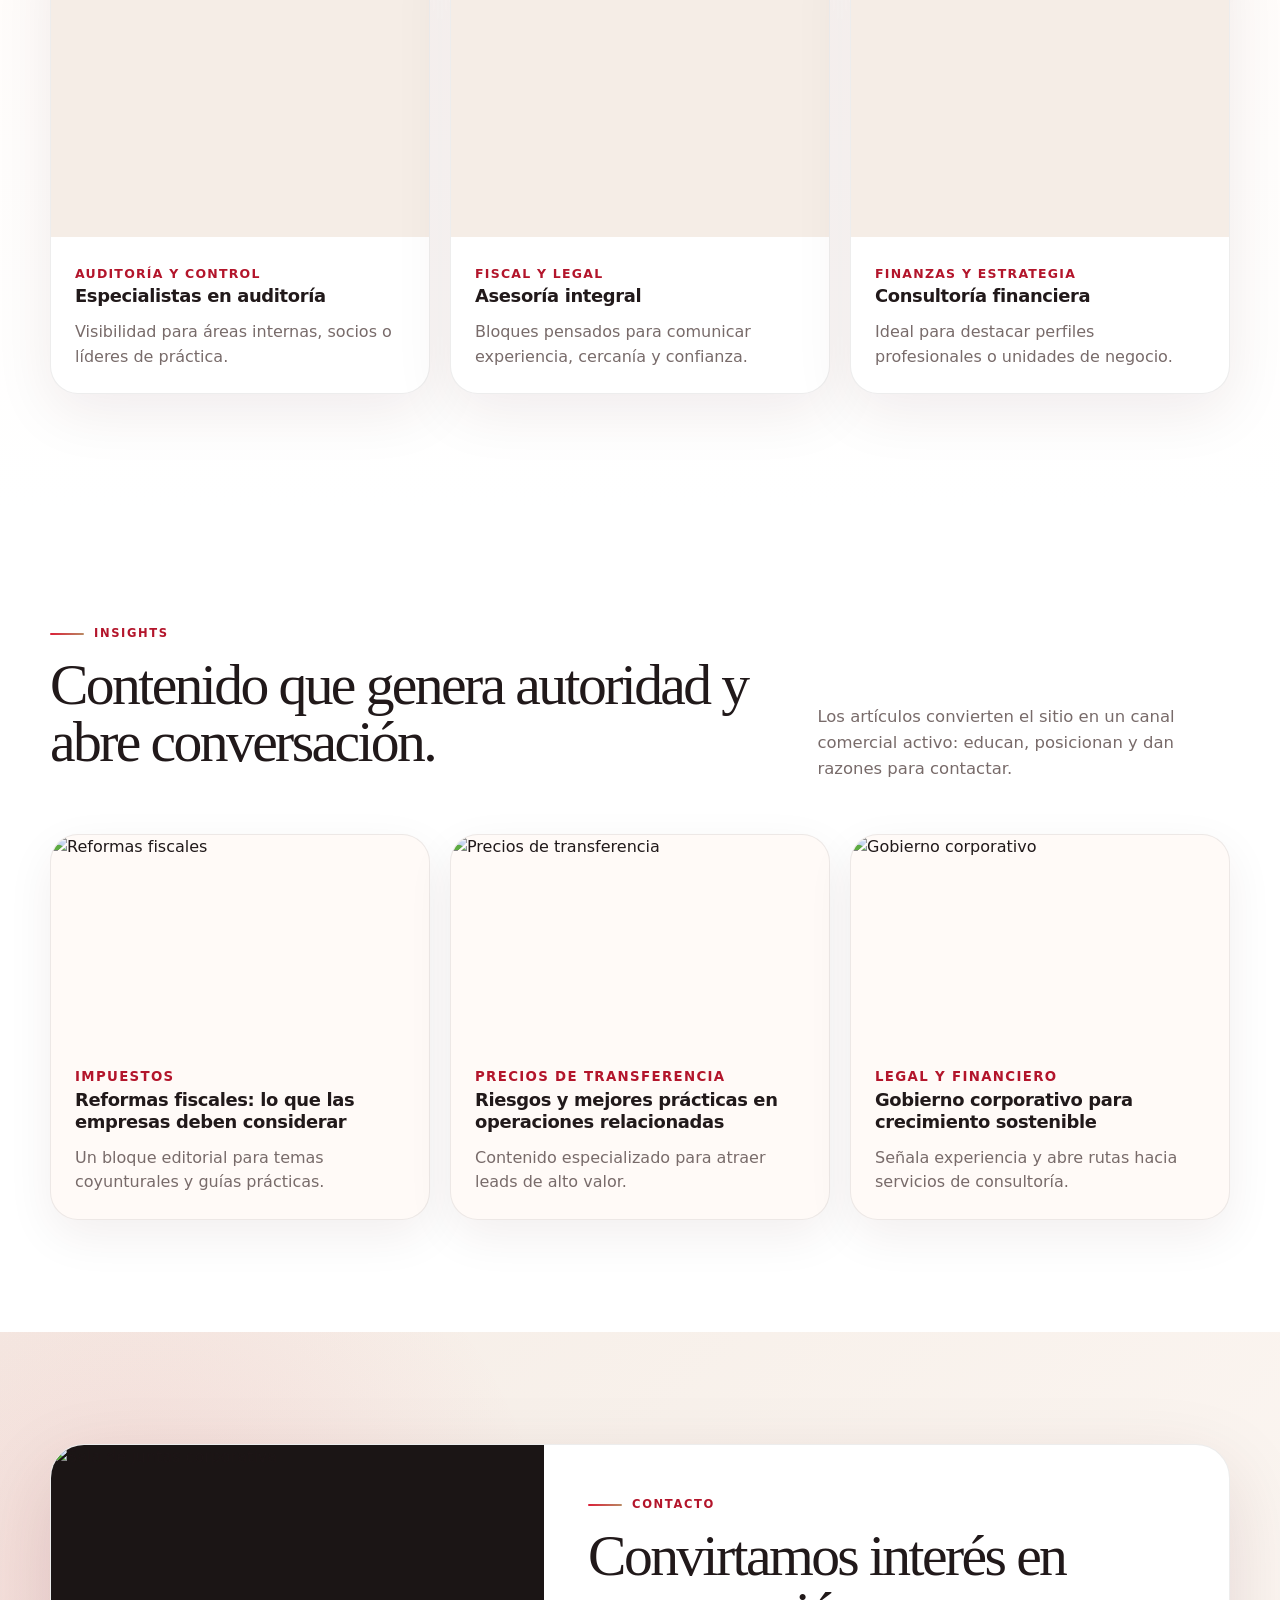
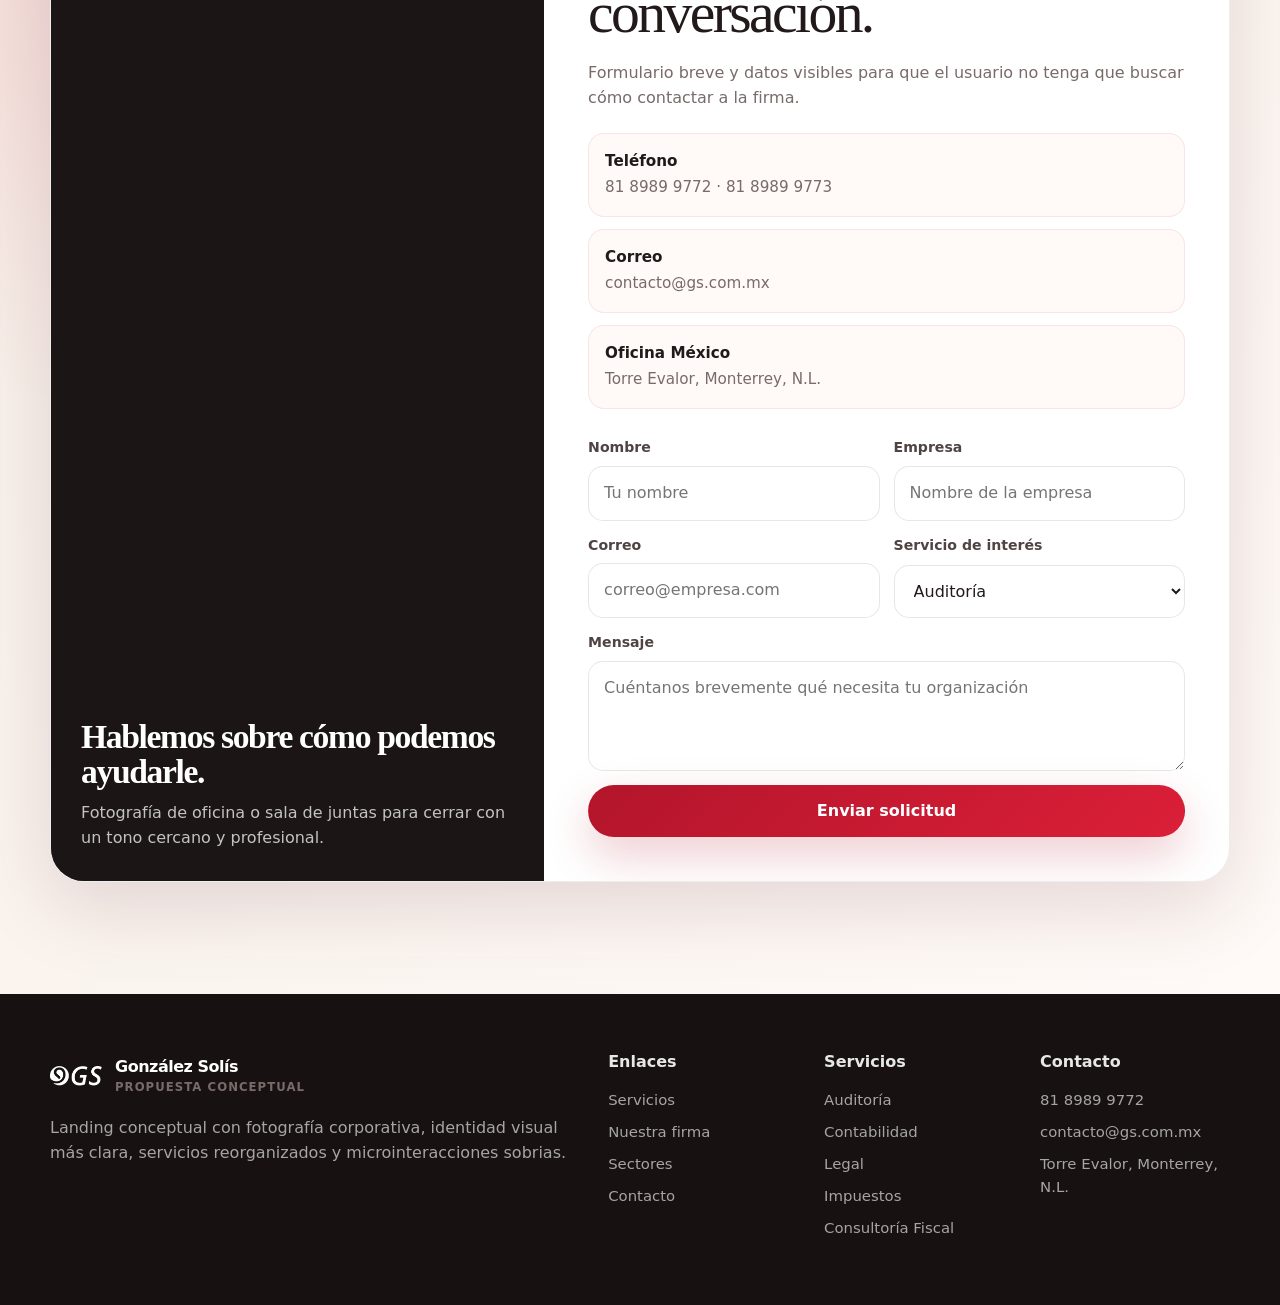
==== commit 0aca63d1: "CF y Propuesta nueva de diseño Servicio de Consultoría fiscal creado y actualización para nueva prop" ====
--- a/index.html
+++ b/index.html
@@ -144,7 +144,7 @@
               <h3>Legal</h3>
               <p>Soporte legal empresarial para operación, contratos, estructura corporativa y toma de decisiones.</p>
             </div>
-            <a href="#contacto">Conoce más</a>
+            <a href="servicio-legal.html">Conoce más</a>
           </article>
 
           <article class="service-card reveal delay-3">
@@ -162,7 +162,7 @@
               <h3>Consultoría Fiscal</h3>
               <p>Estrategias y análisis fiscal para decisiones empresariales, administración de riesgos y planeación.</p>
             </div>
-            <a href="#contacto">Conoce más</a>
+            <a href="servicio-consultoria.fiscal.html">Conoce más</a>
           </article>
 
           <article class="service-card reveal delay-1">
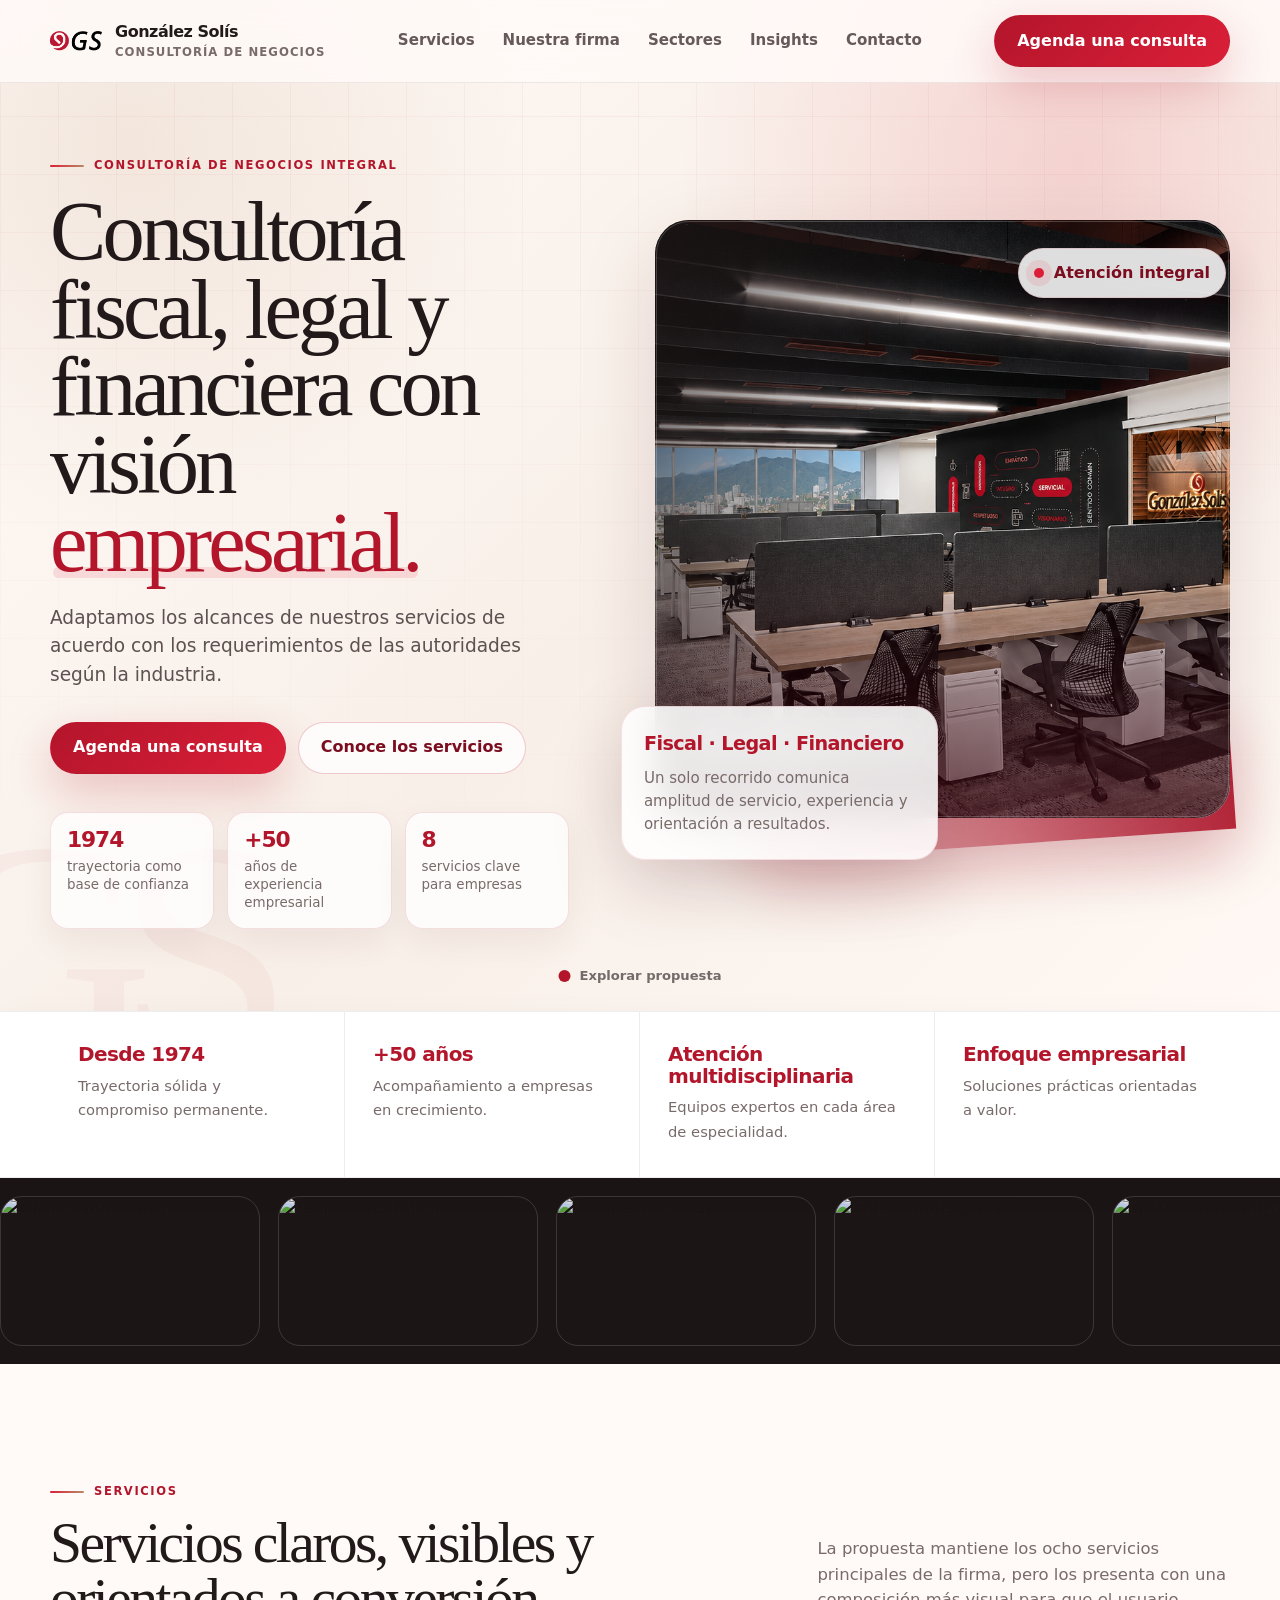
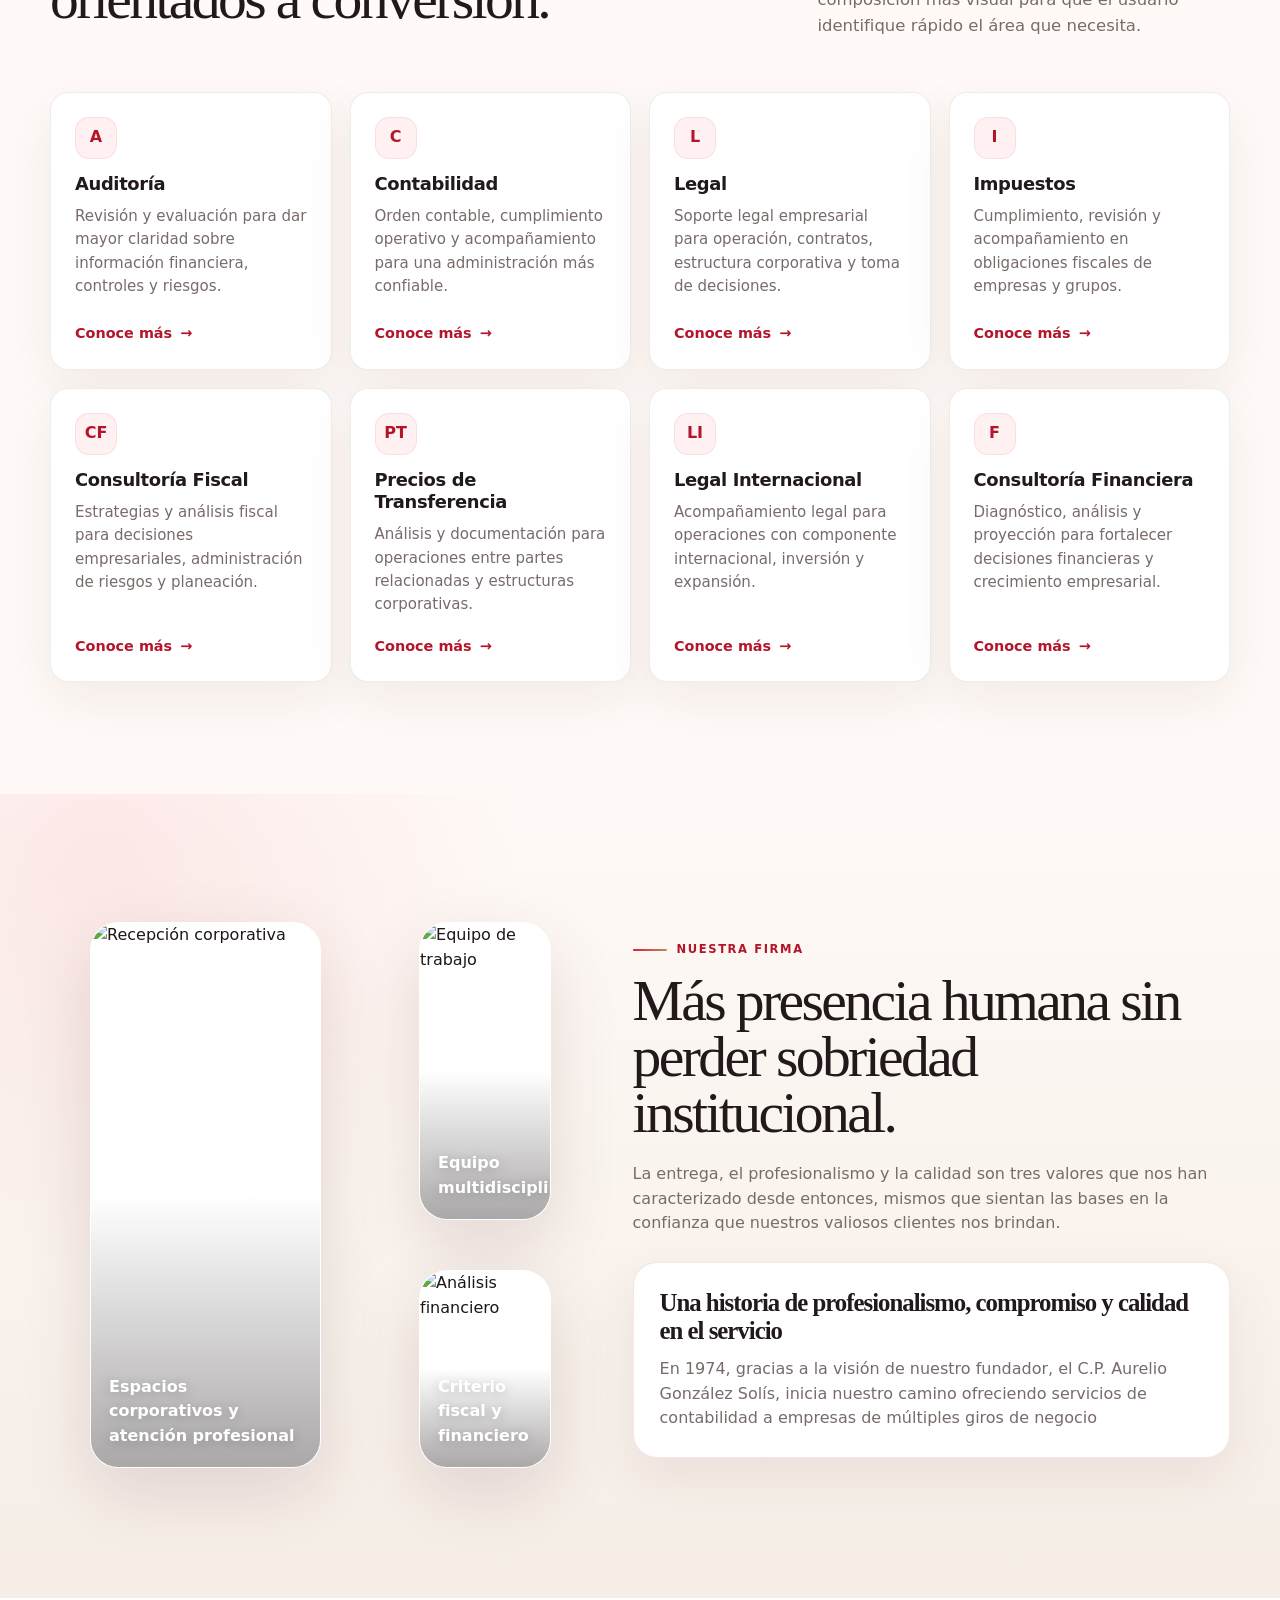
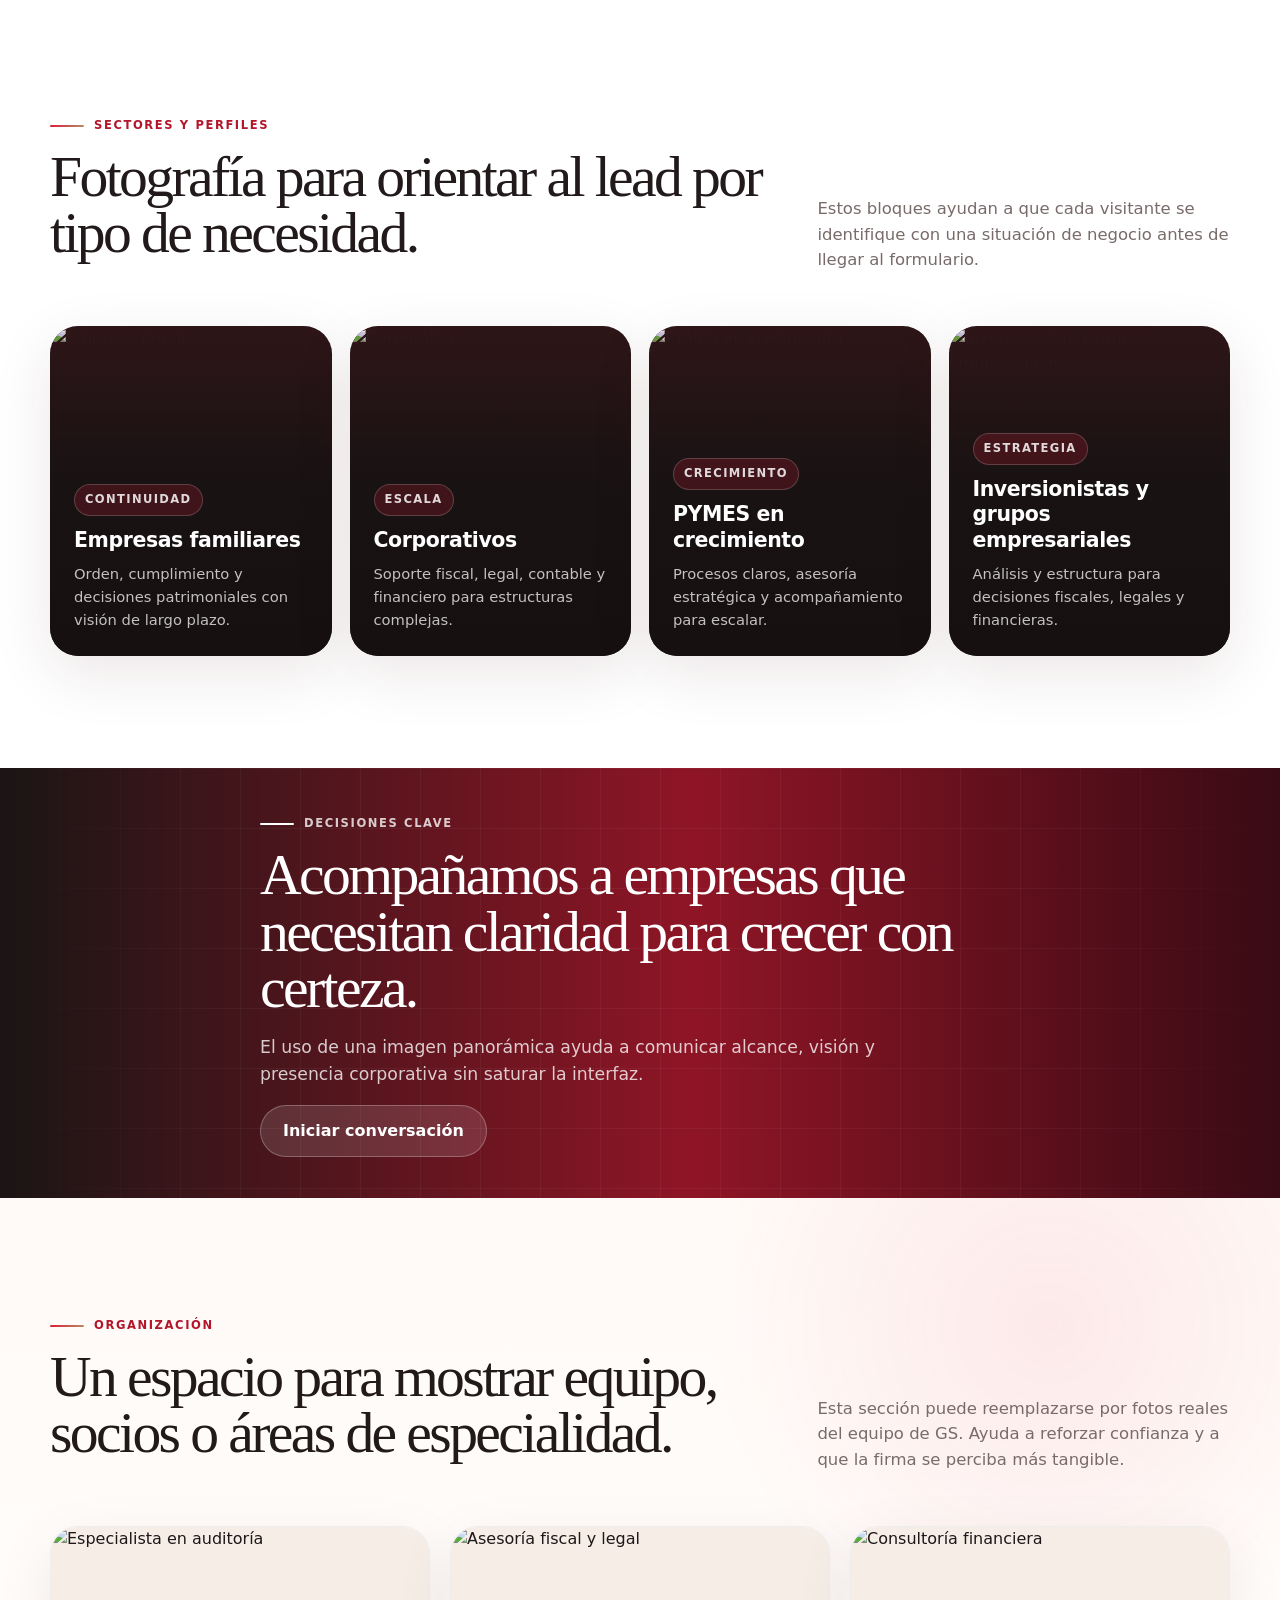
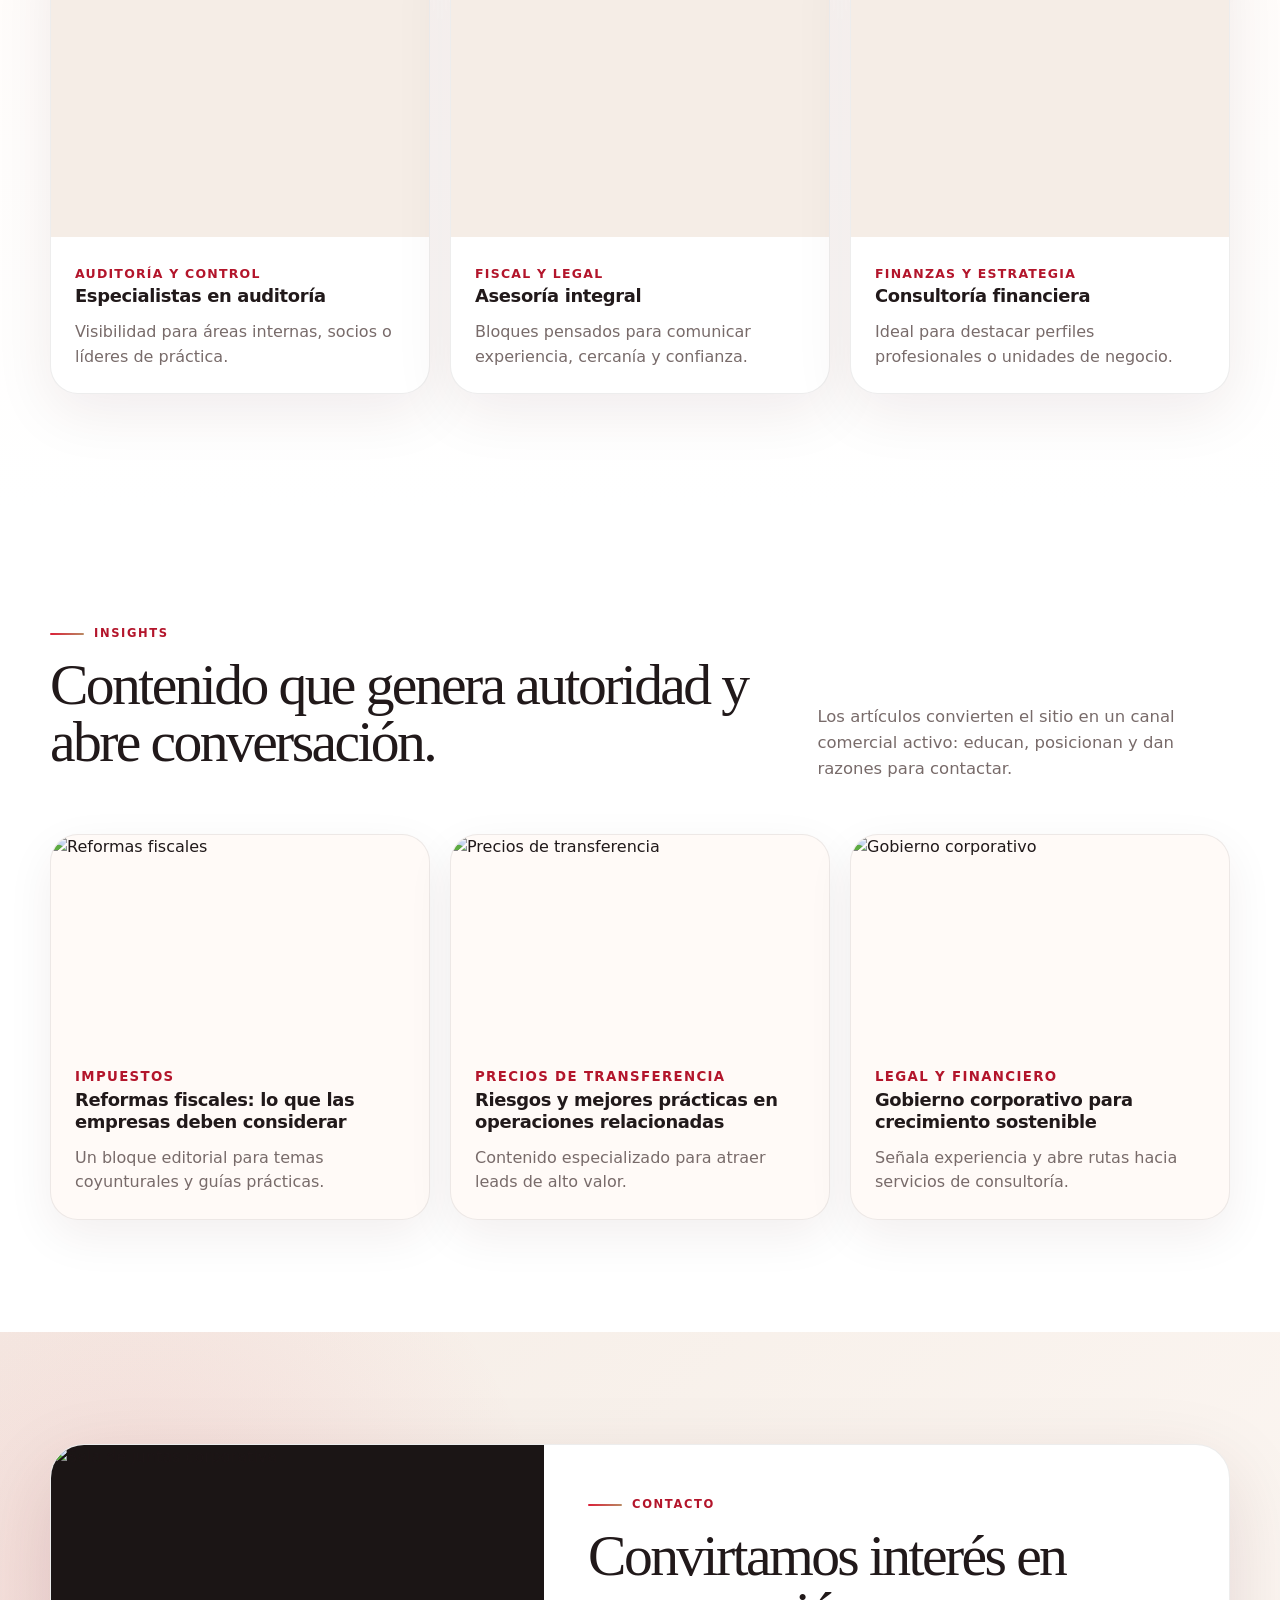
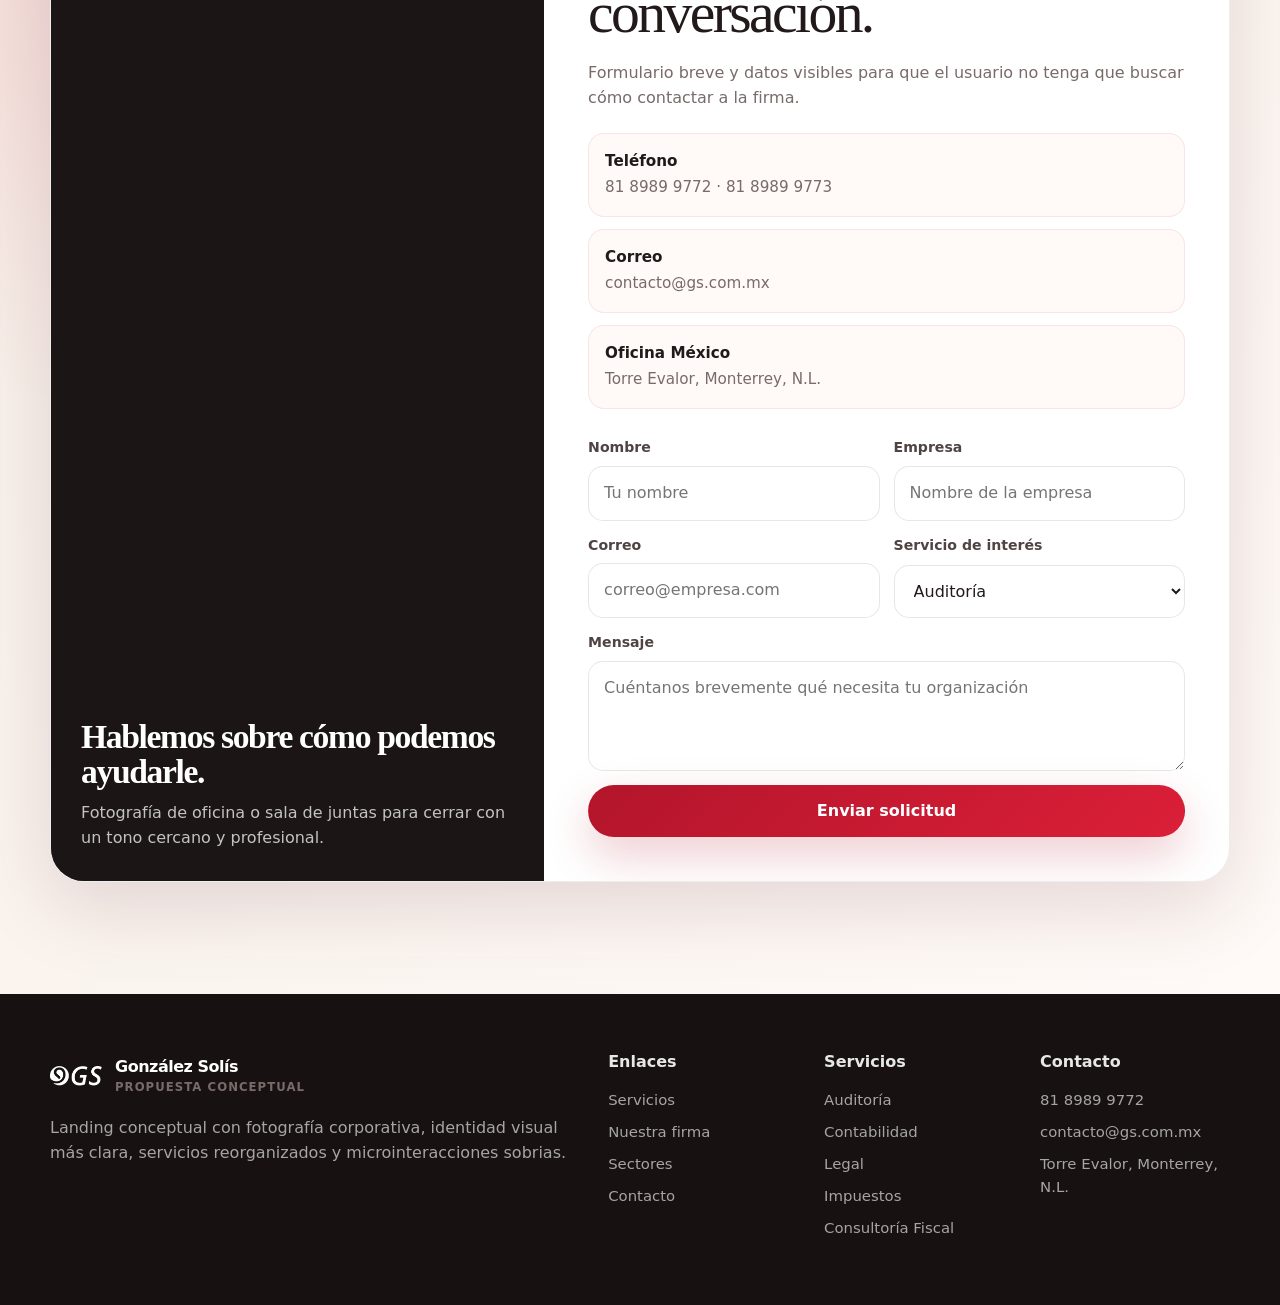
==== commit 24602d50: "Cambios en info impuestos y conta" ====
--- a/index.html
+++ b/index.html
@@ -153,7 +153,7 @@
               <h3>Impuestos</h3>
               <p>Cumplimiento, revisión y acompañamiento en obligaciones fiscales de empresas y grupos.</p>
             </div>
-            <a href="#contacto">Conoce más</a>
+            <a href="servicio-impuestos.html">Conoce más</a>
           </article>
 
           <article class="service-card reveal">
